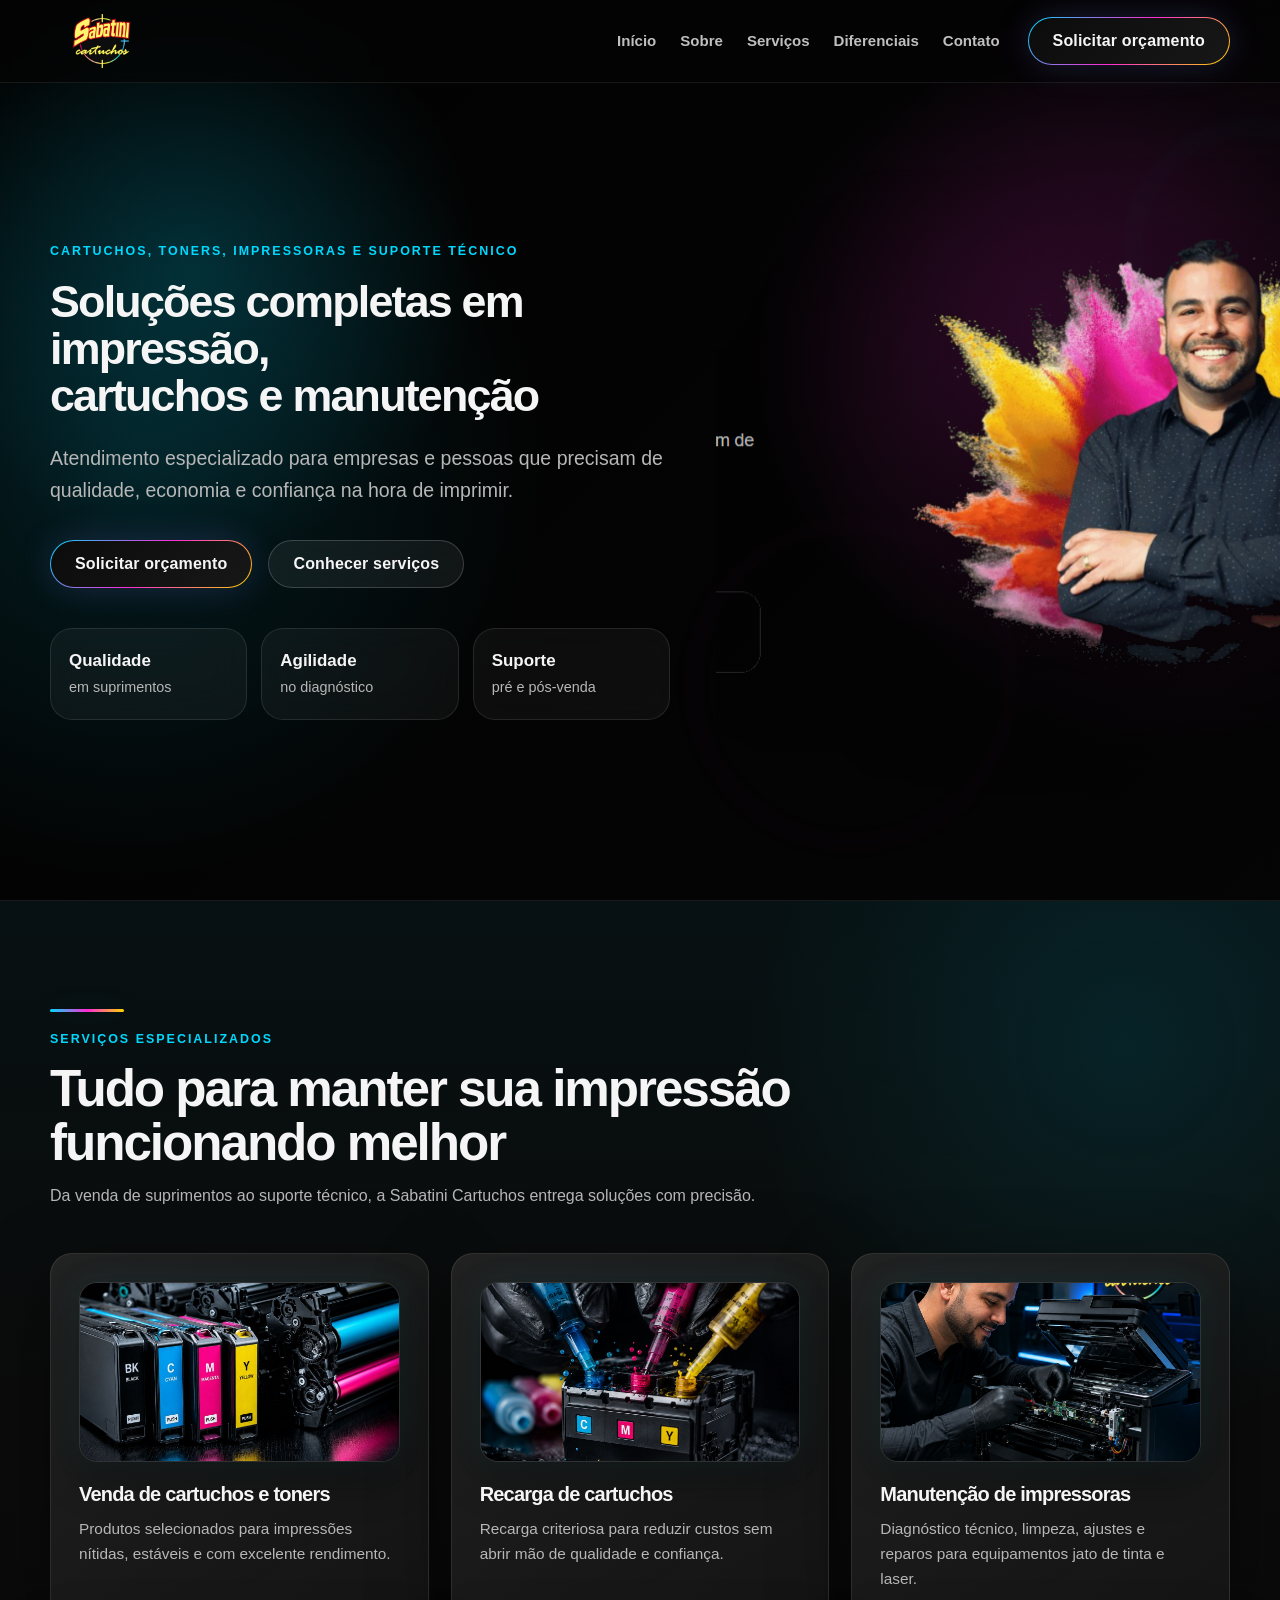
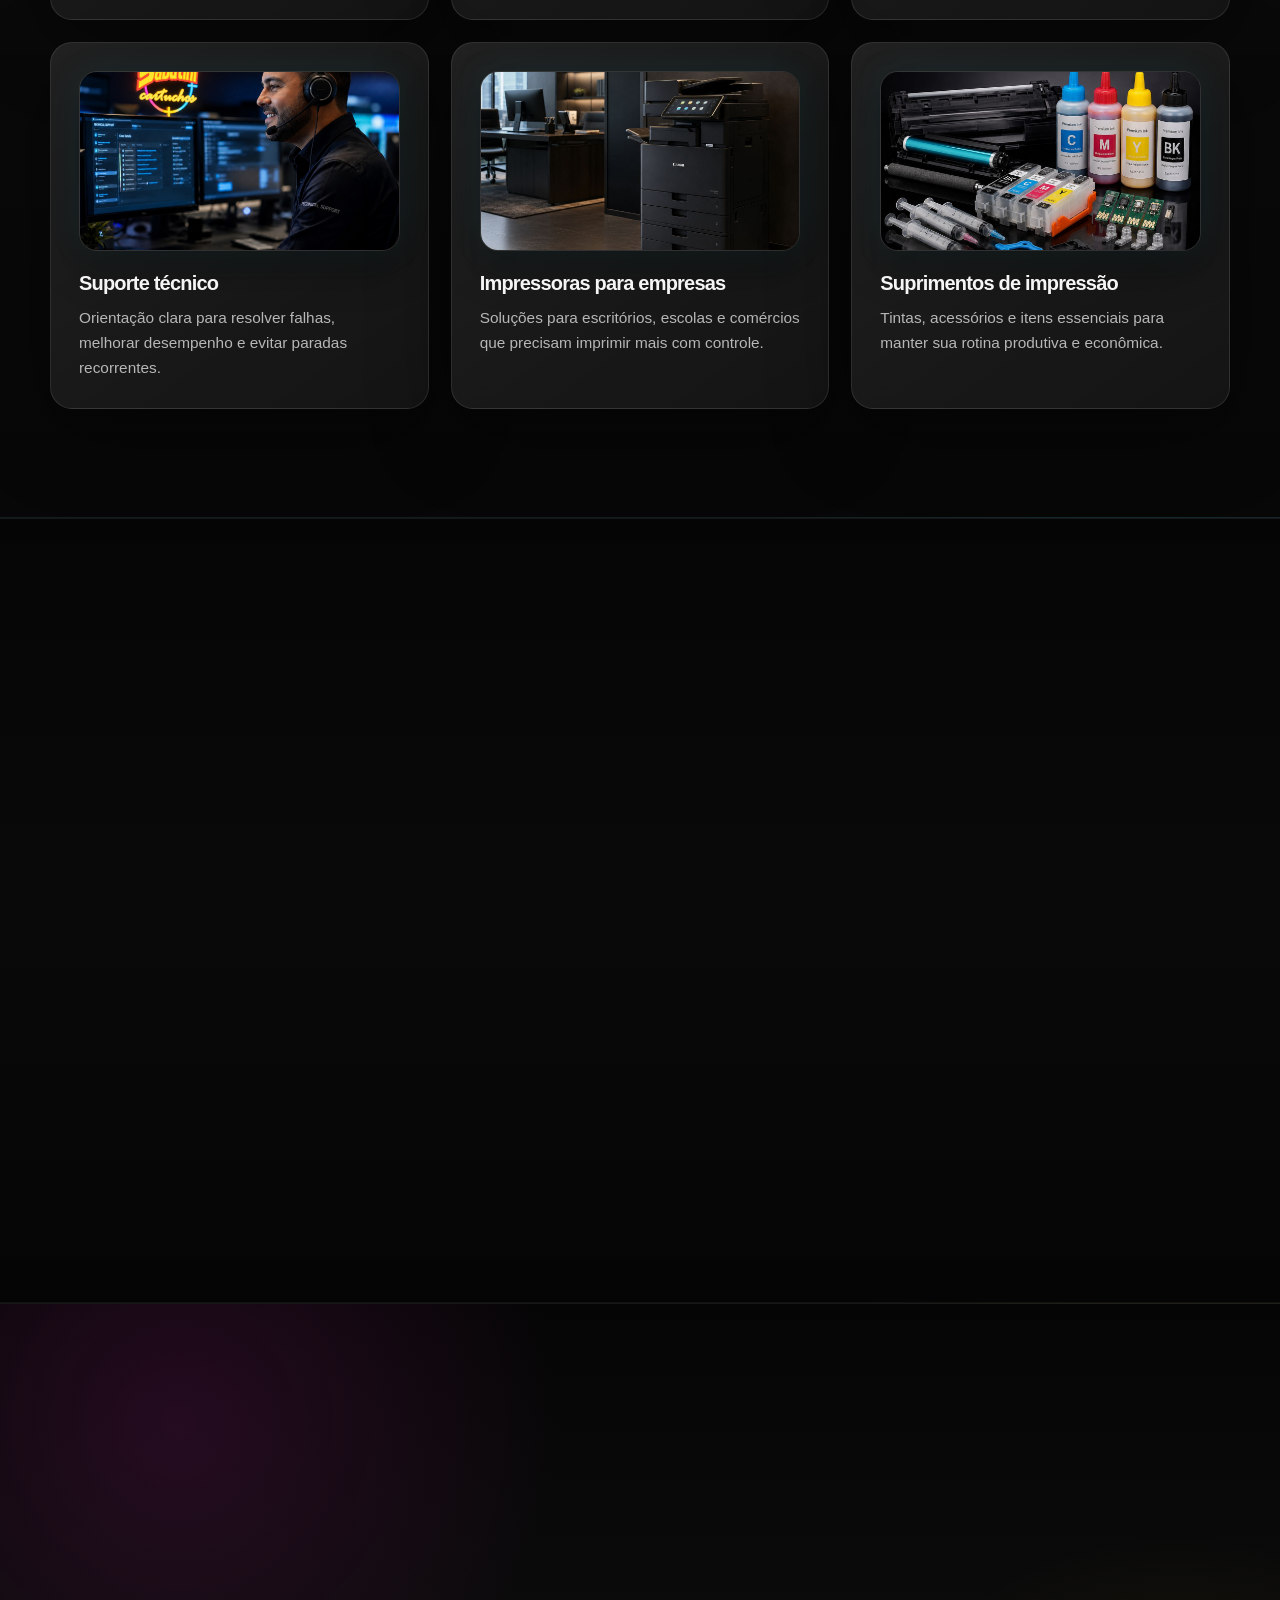
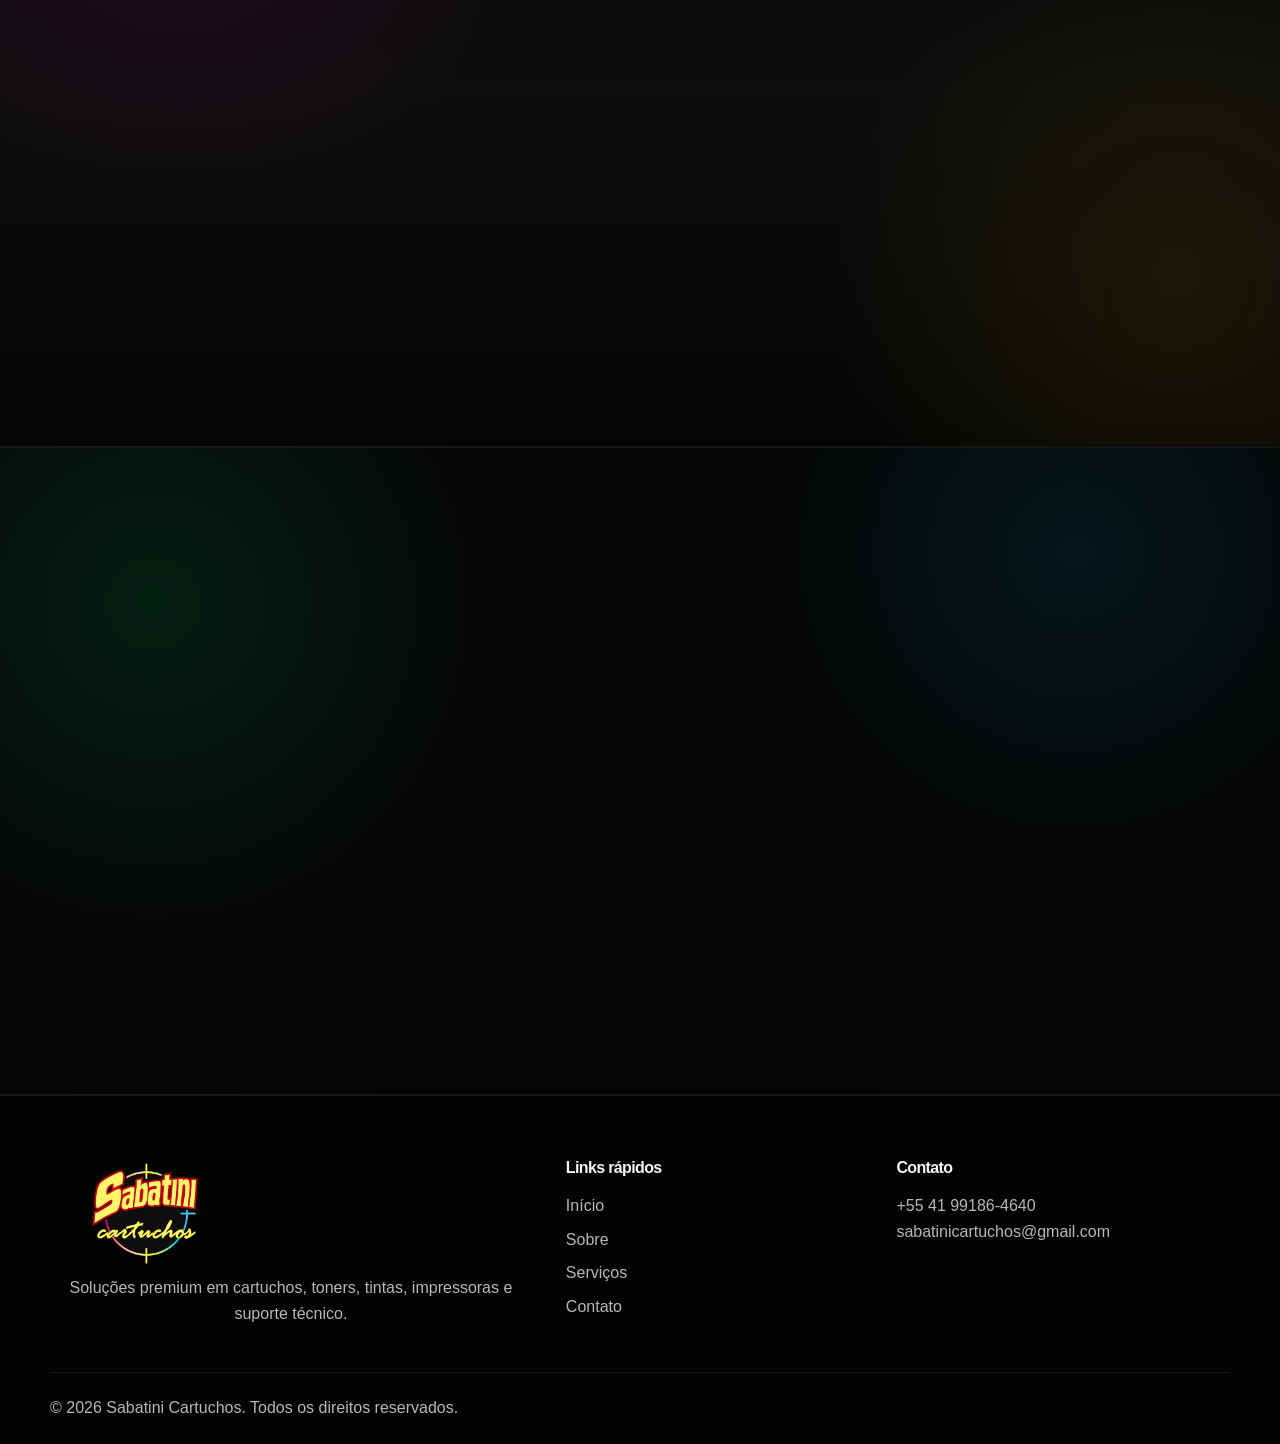
==== index.html @ ccac97fd "Hero: fundo transparente na foto do CEO (PNG); atualiza cache da imagem." ====
<!DOCTYPE html>
<html lang="pt-BR">
  <head>
    <meta charset="UTF-8" />
    <meta name="viewport" content="width=device-width, initial-scale=1.0" />
    <meta
      name="description"
      content="Solu&ccedil;&otilde;es completas em cartuchos, toners, tintas, impressoras, manuten&ccedil;&atilde;o e suporte t&eacute;cnico."
    />
    <title>Sabatini Cartuchos | Impress&atilde;o, cartuchos e manuten&ccedil;&atilde;o</title>
    <link rel="icon" type="image/png" href="./assets/images/Logo.png" />
    <link rel="stylesheet" href="./css/style.css" />
    <link rel="stylesheet" href="./css/responsive.css" />
    <script src="./js/main.js" defer></script>
  </head>
  <body>
    <header class="site-header" data-header>
      <nav class="navbar container" aria-label="Navega&ccedil;&atilde;o principal">
        <a class="brand" href="./index.html" aria-label="Sabatini Cartuchos - in&iacute;cio">
          <img src="./assets/images/Logo.png" alt="Sabatini Cartuchos" />
        </a>

        <button class="menu-toggle" type="button" aria-label="Abrir menu" aria-expanded="false" data-menu-toggle>
          <span></span>
          <span></span>
          <span></span>
        </button>

        <div class="nav-panel" data-nav-panel>
          <ul class="nav-links">
            <li><a href="#inicio">In&iacute;cio</a></li>
            <li><a href="./pages/sobre.html">Sobre</a></li>
            <li><a href="./pages/servicos.html">Servi&ccedil;os</a></li>
            <li><a href="#diferenciais">Diferenciais</a></li>
            <li><a href="./pages/contato.html">Contato</a></li>
          </ul>
          <a class="btn btn-primary nav-cta" href="https://wa.me/5541991864640?text=Ol%C3%A1%2C%20vim%20do%20site%20e%20gostaria%20de%20mais%20informa%C3%A7%C3%B5es" target="_blank" rel="noopener">Solicitar or&ccedil;amento</a>
        </div>
      </nav>
    </header>

    <main>
      <section class="hero section-glow" id="inicio" aria-labelledby="hero-title">
        <div class="container hero-grid">
          <div class="hero-content reveal">
            <p class="eyebrow">Cartuchos, toners, impressoras e suporte t&eacute;cnico</p>
            <h1 id="hero-title">
              <span>Solu&ccedil;&otilde;es completas em impress&atilde;o,</span>
              <span>cartuchos e manuten&ccedil;&atilde;o</span>
            </h1>
            <p class="hero-text">
              Atendimento especializado para empresas e pessoas que precisam de qualidade, economia e confian&ccedil;a na hora
              de imprimir.
            </p>
            <div class="hero-actions hero-actions-desktop">
              <a class="btn btn-primary" href="https://wa.me/5541991864640?text=Ol%C3%A1%2C%20vim%20do%20site%20e%20gostaria%20de%20mais%20informa%C3%A7%C3%B5es" target="_blank" rel="noopener">Solicitar or&ccedil;amento</a>
              <a class="btn btn-secondary" href="#servicos">Conhecer servi&ccedil;os</a>
            </div>
            <div class="hero-actions hero-actions-mobile" aria-label="A??es r?pidas">
              <a class="btn btn-primary btn-pulse" href="https://wa.me/5541991864640?text=Ol%C3%A1%2C%20vim%20do%20site%20e%20gostaria%20de%20mais%20informa%C3%A7%C3%B5es" target="_blank" rel="noopener">WhatsApp</a>
              <a
                class="btn btn-secondary"
                href="https://www.google.com/maps/search/?api=1&query=Rua%20Doutor%20Alcides%20Vieira%20Arcoverde%20841%202"
                target="_blank"
                rel="noopener"
              >
                Como chegar?
              </a>
            </div>
            <ul class="hero-stats" aria-label="Destaques da empresa">
              <li><strong>Qualidade</strong><span>em suprimentos</span></li>
              <li><strong>Agilidade</strong><span>no diagn&oacute;stico</span></li>
              <li><strong>Suporte</strong><span>pr&eacute; e p&oacute;s-venda</span></li>
            </ul>
          </div>

          <div class="hero-visual reveal" data-parallax>
            <div class="hero-orbit hero-orbit-one"></div>
            <div class="hero-orbit hero-orbit-two"></div>
            <img
              src="./assets/images/Rodrigo sabatini - CEO.png?v=4"
              alt="Rodrigo Sabatini, CEO da loja, com explos&atilde;o de tintas coloridas ao fundo"
            />
          </div>
        </div>
      </section>

      <section class="section services" id="servicos" aria-labelledby="services-title">
        <div class="container">
          <div class="section-heading reveal">
            <p class="eyebrow">Servi&ccedil;os especializados</p>
            <h2 id="services-title">Tudo para manter sua impress&atilde;o funcionando melhor</h2>
            <p>Da venda de suprimentos ao suporte t&eacute;cnico, a Sabatini Cartuchos entrega solu&ccedil;&otilde;es com precis&atilde;o.</p>
          </div>

          <div class="card-grid services-grid">
            <article class="service-card reveal">
              <img class="service-card-image" src="./assets/images/Venda de cartuchos .jpeg" alt="Venda de cartuchos e toners" />
              <h3>Venda de cartuchos e toners</h3>
              <p>Produtos selecionados para impress&otilde;es n&iacute;tidas, est&aacute;veis e com excelente rendimento.</p>
            </article>
            <article class="service-card reveal">
              <img class="service-card-image" src="./assets/images/recarga de cartuchos.jpeg" alt="Recarga de cartuchos" />
              <h3>Recarga de cartuchos</h3>
              <p>Recarga criteriosa para reduzir custos sem abrir m&atilde;o de qualidade e confian&ccedil;a.</p>
            </article>
            <article class="service-card reveal">
              <img class="service-card-image" src="./assets/images/manuten%C3%A7%C3%A3o%20de%20impressoras%20.jpeg" alt="Manuten&ccedil;&atilde;o de impressoras" />
              <h3>Manuten&ccedil;&atilde;o de impressoras</h3>
              <p>Diagn&oacute;stico t&eacute;cnico, limpeza, ajustes e reparos para equipamentos jato de tinta e laser.</p>
            </article>
            <article class="service-card reveal">
              <img class="service-card-image" src="./assets/images/Suporte.jpeg" alt="Suporte t&eacute;cnico" />
              <h3>Suporte t&eacute;cnico</h3>
              <p>Orienta&ccedil;&atilde;o clara para resolver falhas, melhorar desempenho e evitar paradas recorrentes.</p>
            </article>
            <article class="service-card reveal">
              <img class="service-card-image" src="./assets/images/Impressoras para impresas .jpeg" alt="Impressoras para empresas" />
              <h3>Impressoras para empresas</h3>
              <p>Solu&ccedil;&otilde;es para escrit&oacute;rios, escolas e com&eacute;rcios que precisam imprimir mais com controle.</p>
            </article>
            <article class="service-card reveal">
              <img class="service-card-image" src="./assets/images/Suprimentos.jpeg" alt="Suprimentos de impress&atilde;o" />
              <h3>Suprimentos de impress&atilde;o</h3>
              <p>Tintas, acess&oacute;rios e itens essenciais para manter sua rotina produtiva e econ&ocirc;mica.</p>
            </article>
          </div>
        </div>
      </section>

      <section class="section about-block" id="sobre" aria-labelledby="about-title">
        <div class="container split-layout">
          <div class="about-panel reveal">
            <p class="eyebrow">Institucional</p>
            <h2 id="about-title">Especialistas em solu&ccedil;&otilde;es de impress&atilde;o para diferentes rotinas</h2>
            <p>
              A Sabatini Cartuchos atua com foco em qualidade, orienta&ccedil;&atilde;o t&eacute;cnica e atendimento pr&oacute;ximo. A empresa
              atende clientes finais, escrit&oacute;rios, escolas, com&eacute;rcios e empresas que precisam de impress&atilde;o confi&aacute;vel no
              dia a dia.
            </p>
            <p>
              Cada atendimento busca entender a necessidade real do cliente, indicando o suprimento, a manuten&ccedil;&atilde;o ou a
              solu&ccedil;&atilde;o mais adequada para reduzir custos e manter os equipamentos em pleno funcionamento.
            </p>
            <a class="btn btn-secondary" href="./pages/sobre.html">Conhe&ccedil;a a empresa</a>
          </div>
          <aside class="trust-card reveal" aria-label="Resumo de confian&ccedil;a">
            <span>Atendimento t&eacute;cnico</span>
            <strong>Precis&atilde;o, economia e confian&ccedil;a em cada impress&atilde;o.</strong>
            <p>Diagn&oacute;stico respons&aacute;vel, produtos de qualidade e suporte para escolher melhor.</p>
          </aside>
        </div>
      </section>

      <section class="section differentials" id="diferenciais" aria-labelledby="differentials-title">
        <div class="container">
          <div class="section-heading reveal">
            <p class="eyebrow">Diferenciais</p>
            <h2 id="differentials-title">Por que escolher a Sabatini Cartuchos</h2>
          </div>
          <div class="card-grid">
            <article class="feature-card reveal">
              <h3>Atendimento especializado</h3>
            </article>
            <article class="feature-card reveal">
              <h3>Produtos de qualidade</h3>
            </article>
            <article class="feature-card reveal">
              <h3>Economia para empresas</h3>
            </article>
            <article class="feature-card reveal">
              <h3>Diagn&oacute;stico t&eacute;cnico</h3>
            </article>
            <article class="feature-card reveal">
              <h3>Agilidade no atendimento</h3>
            </article>
            <article class="feature-card reveal">
              <h3>Suporte p&oacute;s-venda</h3>
            </article>
          </div>
        </div>
      </section>

      <section class="section contact" id="contato" aria-labelledby="contact-title">
        <div class="container contact-grid">
          <div class="contact-info reveal">
            <p class="eyebrow">Localiza&ccedil;&atilde;o</p>
            <h2 id="contact-title">Visite a Sabatini Cartuchos</h2>
            <ul class="contact-list">
              <li><strong>Endere&ccedil;o:</strong> Rua Doutor Alcides Vieira Arcoverde, 841, 2</li>
              <li><strong>Hor&aacute;rio:</strong> Segunda a sexta, das 8h &agrave;s 18h. S&aacute;bado, das 8h &agrave;s 12h.</li>
            </ul>
            <div class="contact-actions">
              <a
                class="btn btn-secondary map-link"
                href="https://www.google.com/maps/search/?api=1&query=Rua%20Doutor%20Alcides%20Vieira%20Arcoverde%20841%202"
                target="_blank"
                rel="noopener"
              >
                Como chegar
              </a>
              <a class="btn btn-whatsapp" href="https://wa.me/5541991864640?text=Ol%C3%A1%2C%20vim%20do%20site%20e%20gostaria%20de%20mais%20informa%C3%A7%C3%B5es" target="_blank" rel="noopener">
                Chamar no WhatsApp
              </a>
            </div>
          </div>
          <div class="map-card reveal" aria-label="Mapa com o endere&ccedil;o da Sabatini Cartuchos">
            <div class="map-loader" data-map-loader>Carregando mapa</div>
            <iframe
              data-map-frame
              title="Mapa para Rua Doutor Alcides Vieira Arcoverde, 841, 2"
              src="https://www.google.com/maps?q=Rua%20Doutor%20Alcides%20Vieira%20Arcoverde%20841%202&output=embed"
              loading="lazy"
              referrerpolicy="no-referrer-when-downgrade"
              allowfullscreen
            ></iframe>
          </div>
        </div>
      </section>
    </main>

    <footer class="site-footer">
      <div class="container footer-grid">
        <div>
          <a class="footer-brand" href="./index.html">
            <img src="./assets/images/Logo.png" alt="Sabatini Cartuchos" />
          </a>
          <p>Solu&ccedil;&otilde;es premium em cartuchos, toners, tintas, impressoras e suporte t&eacute;cnico.</p>
        </div>
        <nav aria-label="Links r&aacute;pidos">
          <h3>Links r&aacute;pidos</h3>
          <a href="#inicio">In&iacute;cio</a>
          <a href="./pages/sobre.html">Sobre</a>
          <a href="./pages/servicos.html">Servi&ccedil;os</a>
          <a href="./pages/contato.html">Contato</a>
        </nav>
        <div>
          <h3>Contato</h3>
          <p>+55 41 99186-4640</p>
          <p>sabatinicartuchos@gmail.com</p>
        </div>
      </div>
      <div class="footer-bottom container">
        <p>&copy; <span data-current-year></span> Sabatini Cartuchos. Todos os direitos reservados.</p>
      </div>
    </footer>

  </body>
</html>
---- css/style.css ----
/* ===============================
   Sabatini Cartuchos - Base visual
   =============================== */

:root {
  --color-black: #050505;
  --color-graphite: #111111;
  --color-dark: #1c1c1c;
  --color-soft-white: #f5f5f5;
  --color-muted: #b7b7b7;
  --color-cyan: #00d9ff;
  --color-magenta: #ff2bd6;
  --color-yellow: #ffd400;
  --color-red: #ff3131;
  --color-green: #00ff88;
  --color-blue: #2374ff;
  --font-main: Arial, Helvetica, sans-serif;
  --container: 1180px;
  --radius-sm: 14px;
  --radius-md: 22px;
  --radius-lg: 34px;
  --shadow-soft: 0 24px 80px rgba(0, 0, 0, 0.42);
  --shadow-color: 0 0 45px rgba(0, 217, 255, 0.16), 0 0 65px rgba(255, 43, 214, 0.11);
  --transition: 220ms ease;
}

* {
  box-sizing: border-box;
  margin: 0;
  padding: 0;
}

html {
  width: 100%;
  max-width: 100%;
  scroll-behavior: smooth;
  scroll-padding-top: 92px;
  overflow-x: hidden;
}

body {
  width: 100%;
  max-width: 100%;
  min-height: 100vh;
  background:
    radial-gradient(circle at 10% 10%, rgba(0, 217, 255, 0.12), transparent 26rem),
    radial-gradient(circle at 92% 8%, rgba(255, 43, 214, 0.12), transparent 24rem),
    linear-gradient(135deg, #020202 0%, var(--color-black) 42%, #0f0f0f 100%);
  color: var(--color-soft-white);
  font-family: var(--font-main);
  line-height: 1.6;
  overflow-x: hidden;
}

main,
section,
footer {
  max-width: 100%;
}

body.menu-open {
  overflow: hidden;
}

img {
  display: block;
  max-width: 100%;
}

a {
  color: inherit;
  text-decoration: none;
}

ul {
  list-style: none;
}

button,
input,
textarea {
  font: inherit;
}

.container {
  width: min(100% - 40px, var(--container));
  margin: 0 auto;
}

.section {
  padding: 108px 0;
  position: relative;
}

.services,
.differentials,
.contact {
  overflow: hidden;
  border-top: 1px solid rgba(255, 255, 255, 0.07);
  border-bottom: 1px solid rgba(255, 255, 255, 0.05);
}

.services {
  background:
    linear-gradient(180deg, rgba(0, 217, 255, 0.045), rgba(255, 255, 255, 0.015) 42%, rgba(5, 5, 5, 0.18)),
    radial-gradient(circle at 88% 12%, rgba(0, 217, 255, 0.1), transparent 24rem),
    #070707;
}

.differentials {
  background:
    radial-gradient(circle at 14% 16%, rgba(255, 43, 214, 0.12), transparent 24rem),
    radial-gradient(circle at 92% 78%, rgba(255, 212, 0, 0.08), transparent 22rem),
    linear-gradient(180deg, #050505 0%, #0c0c0c 52%, #050505 100%);
}

.contact {
  background:
    radial-gradient(circle at 12% 24%, rgba(0, 255, 136, 0.1), transparent 22rem),
    radial-gradient(circle at 84% 16%, rgba(0, 217, 255, 0.08), transparent 20rem),
    #050505;
}

.section-glow {
  position: relative;
  isolation: isolate;
}

.section-glow::before {
  content: "";
  position: absolute;
  inset: 0;
  z-index: -1;
  background:
    radial-gradient(circle at 15% 30%, rgba(0, 217, 255, 0.16), transparent 18rem),
    radial-gradient(circle at 82% 40%, rgba(255, 43, 214, 0.14), transparent 19rem);
  pointer-events: none;
}

.eyebrow {
  color: var(--color-cyan);
  font-size: 0.78rem;
  font-weight: 800;
  letter-spacing: 0.16em;
  text-transform: uppercase;
}

h1,
h2,
h3 {
  line-height: 1.05;
  letter-spacing: -0.04em;
}

h1 {
  font-size: clamp(2.15rem, 3.5vw, 3.25rem);
  max-width: 900px;
}

h2 {
  font-size: clamp(2rem, 4vw, 3.4rem);
}

h3 {
  font-size: 1.25rem;
}

p {
  color: var(--color-muted);
}

.btn {
  display: inline-flex;
  align-items: center;
  justify-content: center;
  min-height: 48px;
  border: 1px solid rgba(255, 255, 255, 0.1);
  border-radius: 999px;
  padding: 0 24px;
  color: var(--color-soft-white);
  font-weight: 800;
  letter-spacing: 0.01em;
  transition: transform var(--transition), border-color var(--transition), box-shadow var(--transition),
    background var(--transition);
}

.btn:hover,
.btn:focus-visible {
  transform: translateY(-2px);
}

.btn-primary {
  border-color: transparent;
  background:
    linear-gradient(135deg, #0c0c0c, #171717) padding-box,
    linear-gradient(135deg, var(--color-cyan), var(--color-magenta), var(--color-yellow)) border-box;
  color: var(--color-soft-white);
  box-shadow: 0 0 34px rgba(0, 217, 255, 0.12), 0 0 42px rgba(255, 43, 214, 0.1);
}

.btn-secondary {
  background: rgba(255, 255, 255, 0.06);
  border-color: rgba(255, 255, 255, 0.18);
  backdrop-filter: blur(16px);
}

.btn-secondary:hover,
.btn-secondary:focus-visible {
  border-color: rgba(0, 217, 255, 0.55);
  box-shadow: 0 0 30px rgba(0, 217, 255, 0.16);
}

.btn-whatsapp {
  background: #00e676;
  color: #03130b;
  border-color: transparent;
  box-shadow: 0 0 36px rgba(0, 255, 136, 0.22);
}

/* Header */
.site-header {
  position: fixed;
  top: 0;
  right: 0;
  left: 0;
  z-index: 100;
  border-bottom: 1px solid rgba(255, 255, 255, 0.08);
  background: rgba(5, 5, 5, 0.68);
  backdrop-filter: blur(20px);
  transition: background var(--transition), box-shadow var(--transition), border-color var(--transition);
}

.site-header.is-scrolled {
  background: rgba(5, 5, 5, 0.92);
  border-color: rgba(0, 217, 255, 0.18);
  box-shadow: 0 16px 60px rgba(0, 0, 0, 0.38);
}

.navbar {
  display: flex;
  align-items: center;
  justify-content: space-between;
  min-height: 82px;
  gap: 28px;
}

.brand img {
  width: auto;
  height: 58px;
  object-fit: contain;
}

.footer-brand img {
  width: 190px;
  height: auto;
}

.nav-panel {
  display: flex;
  align-items: center;
  gap: 28px;
}

.nav-links {
  display: flex;
  align-items: center;
  gap: 24px;
}

.nav-links a {
  color: rgba(245, 245, 245, 0.78);
  font-size: 0.94rem;
  font-weight: 700;
  transition: color var(--transition);
}

.nav-links a:hover,
.nav-links a:focus-visible,
.nav-links a[aria-current="page"] {
  color: var(--color-cyan);
}

.menu-toggle {
  display: none;
  width: 46px;
  height: 46px;
  border: 1px solid rgba(255, 255, 255, 0.12);
  border-radius: 14px;
  background: rgba(255, 255, 255, 0.05);
  cursor: pointer;
}

.menu-toggle span {
  display: block;
  width: 20px;
  height: 2px;
  margin: 5px auto;
  border-radius: 999px;
  background: var(--color-soft-white);
  transition: transform var(--transition), opacity var(--transition);
}

.menu-toggle.is-active span:nth-child(1) {
  transform: translateY(7px) rotate(45deg);
}

.menu-toggle.is-active span:nth-child(2) {
  opacity: 0;
}

.menu-toggle.is-active span:nth-child(3) {
  transform: translateY(-7px) rotate(-45deg);
}

/* Hero */
.hero {
  min-height: 100vh;
  padding: 152px 0 90px;
  display: flex;
  align-items: center;
}

.hero-grid {
  display: grid;
  grid-template-columns: minmax(620px, 1.02fr) minmax(420px, 0.98fr);
  align-items: center;
  gap: 46px;
}

.hero-content {
  position: relative;
  z-index: 2;
}

.hero-content h1 {
  max-width: 900px;
  margin-top: 16px;
}

.hero-content h1 span {
  display: block;
}

.hero-text {
  max-width: 680px;
  margin: 24px 0 0;
  font-size: clamp(1rem, 2vw, 1.22rem);
}

.hero-actions {
  display: flex;
  flex-wrap: wrap;
  gap: 16px;
  margin-top: 34px;
}

.hero-actions-mobile {
  display: none;
}

.hero-stats {
  display: grid;
  grid-template-columns: repeat(3, minmax(0, 1fr));
  gap: 14px;
  margin-top: 40px;
  max-width: 720px;
}

.hero-stats li {
  min-height: 92px;
  border: 1px solid rgba(255, 255, 255, 0.1);
  border-radius: var(--radius-md);
  padding: 18px;
  background: rgba(255, 255, 255, 0.045);
  backdrop-filter: blur(18px);
}

.hero-stats strong {
  display: block;
  color: var(--color-soft-white);
  font-size: 1.06rem;
}

.hero-stats span {
  color: var(--color-muted);
  font-size: 0.9rem;
}

.hero-visual {
  position: relative;
}

.hero-visual img {
  position: relative;
  z-index: 2;
  width: min(112%, 840px);
  padding-top: 10px;
  margin-left: auto;
  border-radius: var(--radius-lg);
  filter: drop-shadow(0 34px 90px rgba(0, 0, 0, 0.55));
  mask-image: linear-gradient(to bottom, transparent 0%, #000 4%, #000 78%, rgba(0, 0, 0, 0.72) 88%, transparent 100%);
  -webkit-mask-image: linear-gradient(to bottom, transparent 0%, #000 4%, #000 78%, rgba(0, 0, 0, 0.72) 88%, transparent 100%);
}

.hero-orbit {
  position: absolute;
  border-radius: 999px;
  filter: blur(10px);
  opacity: 0.62;
}

.hero-orbit-one {
  width: 240px;
  height: 240px;
  right: -32px;
  top: -30px;
  border: 2px solid rgba(0, 217, 255, 0.35);
}

.hero-orbit-two {
  width: 320px;
  height: 320px;
  left: -24px;
  bottom: -38px;
  border: 2px solid rgba(255, 43, 214, 0.28);
}

@media (min-width: 1081px) {
  .hero-visual {
    margin-right: -120px;
  }

  .hero-visual img {
    width: min(154%, 980px);
    max-width: none;
  }
}

/* Seções e cards */
.section-heading {
  max-width: 760px;
  margin-bottom: 44px;
}

.services .section-heading,
.differentials .section-heading {
  position: relative;
}

.services .section-heading::before,
.differentials .section-heading::before {
  content: "";
  display: block;
  width: 74px;
  height: 3px;
  margin-bottom: 18px;
  border-radius: 999px;
  background: linear-gradient(90deg, var(--color-cyan), var(--color-magenta), var(--color-yellow));
  box-shadow: 0 0 24px rgba(0, 217, 255, 0.18);
}

.section-heading h2 {
  margin: 12px 0 14px;
}

.card-grid {
  display: grid;
  grid-template-columns: repeat(3, minmax(0, 1fr));
  gap: 22px;
}

.service-card,
.feature-card,
.trust-card,
.about-panel,
.contact-form,
.contact-info {
  border: 1px solid rgba(255, 255, 255, 0.1);
  background:
    linear-gradient(145deg, rgba(255, 255, 255, 0.08), rgba(255, 255, 255, 0.025)),
    rgba(17, 17, 17, 0.82);
  box-shadow: var(--shadow-soft);
  backdrop-filter: blur(18px);
}

.service-card,
.feature-card {
  min-height: 250px;
  border-radius: var(--radius-md);
  padding: 28px;
  transition: transform var(--transition), border-color var(--transition), box-shadow var(--transition);
}

.service-card:hover,
.feature-card:hover {
  transform: translateY(-8px);
  border-color: rgba(0, 217, 255, 0.28);
  box-shadow: var(--shadow-soft), var(--shadow-color);
}

.service-card h3,
.service-card h2,
.feature-card h3 {
  margin: 22px 0 12px;
}

.service-card p,
.feature-card p {
  font-size: 0.96rem;
}

.feature-card {
  min-height: 150px;
  display: flex;
  align-items: center;
}

.service-card-image {
  width: 100%;
  aspect-ratio: 16 / 9;
  border-radius: 18px;
  object-fit: cover;
  border: 1px solid rgba(255, 255, 255, 0.1);
  box-shadow: 0 18px 42px rgba(0, 0, 0, 0.32), 0 0 34px rgba(0, 217, 255, 0.08);
}

.about-block {
  position: relative;
  z-index: 1;
  overflow: hidden;
}

.about-block .container {
  position: relative;
  z-index: 2;
}

.card-icon {
  display: inline-flex;
  align-items: center;
  justify-content: center;
  width: 54px;
  height: 54px;
  border-radius: 18px;
  color: #050505;
  font-weight: 900;
  box-shadow: 0 0 34px rgba(255, 255, 255, 0.08);
}

.cyan {
  background: var(--color-cyan);
}

.magenta {
  background: var(--color-magenta);
}

.yellow {
  background: var(--color-yellow);
}

.green {
  background: var(--color-green);
}

.blue {
  background: var(--color-blue);
}

.red {
  background: var(--color-red);
}

.about-block {
  background:
    linear-gradient(180deg, #050505 0%, #090909 48%, rgba(5, 5, 5, 0.96) 100%),
    radial-gradient(circle at 50% 0%, rgba(255, 43, 214, 0.1), transparent 26rem);
  border-top: 1px solid rgba(255, 255, 255, 0.07);
  border-bottom: 1px solid rgba(255, 255, 255, 0.05);
}

.split-layout {
  display: grid;
  grid-template-columns: minmax(0, 1fr) 380px;
  align-items: stretch;
  gap: 26px;
}

.about-panel,
.trust-card {
  border-radius: var(--radius-lg);
  padding: clamp(28px, 5vw, 52px);
}

.about-panel h2 {
  margin: 12px 0 22px;
}

.about-panel p + p {
  margin-top: 16px;
}

.about-panel .btn {
  margin-top: 28px;
}

.trust-card {
  display: flex;
  min-height: 360px;
  flex-direction: column;
  justify-content: flex-end;
  background:
    radial-gradient(circle at 20% 15%, rgba(0, 217, 255, 0.22), transparent 14rem),
    radial-gradient(circle at 85% 80%, rgba(255, 43, 214, 0.2), transparent 16rem),
    rgba(17, 17, 17, 0.86);
}

.trust-card span {
  color: var(--color-yellow);
  font-size: 0.78rem;
  font-weight: 900;
  letter-spacing: 0.14em;
  text-transform: uppercase;
}

.trust-card strong {
  display: block;
  margin: 14px 0;
  font-size: clamp(1.7rem, 3vw, 2.45rem);
  line-height: 1.05;
  letter-spacing: -0.04em;
}

/* Contato */
.contact-grid {
  display: grid;
  grid-template-columns: 0.86fr 1.14fr;
  gap: 26px;
}

.contact-info,
.contact-form,
.map-card {
  border-radius: var(--radius-lg);
  padding: clamp(28px, 5vw, 44px);
}

.contact-info {
  background:
    radial-gradient(circle at 18% 12%, rgba(0, 217, 255, 0.22), transparent 14rem),
    radial-gradient(circle at 86% 82%, rgba(255, 43, 214, 0.2), transparent 16rem),
    rgba(17, 17, 17, 0.86);
}

.contact-info h2 {
  margin-bottom: 24px;
}

.contact-list {
  display: grid;
  gap: 16px;
}

.contact-list li {
  color: var(--color-muted);
}

.contact-list strong {
  color: var(--color-soft-white);
}

.contact-actions {
  display: flex;
  flex-wrap: wrap;
  gap: 14px;
  margin-top: 28px;
}

.map-card {
  position: relative;
  min-height: 430px;
  padding: 10px;
  overflow: hidden;
  background:
    linear-gradient(135deg, rgba(0, 217, 255, 0.18), rgba(255, 43, 214, 0.12), rgba(255, 212, 0, 0.14)),
    rgba(17, 17, 17, 0.82);
}

.map-loader {
  position: absolute;
  top: 50%;
  left: 50%;
  z-index: 2;
  display: inline-flex;
  align-items: center;
  justify-content: center;
  width: 132px;
  height: 132px;
  border: 1px solid rgba(0, 217, 255, 0.34);
  border-radius: 50%;
  background:
    radial-gradient(circle at 30% 20%, rgba(0, 217, 255, 0.2), transparent 55%),
    rgba(5, 5, 5, 0.86);
  color: var(--color-soft-white);
  font-size: 0.82rem;
  font-weight: 900;
  line-height: 1.2;
  text-align: center;
  transform: translate(-50%, -50%);
  box-shadow: 0 0 34px rgba(0, 217, 255, 0.16);
  transition: opacity var(--transition), visibility var(--transition), transform var(--transition);
}

.map-card.is-loaded .map-loader {
  opacity: 0;
  visibility: hidden;
  transform: translate(-50%, -50%) scale(0.92);
}

.map-card iframe {
  display: block;
  width: 100%;
  height: 100%;
  min-height: 410px;
  border: 0;
  border-radius: calc(var(--radius-lg) - 10px);
  filter: grayscale(0.18) contrast(1.05) saturate(1.08);
}

.contact-form {
  display: grid;
  gap: 12px;
}

.contact-form label {
  color: var(--color-soft-white);
  font-weight: 800;
}

.contact-form input,
.contact-form textarea {
  width: 100%;
  border: 1px solid rgba(255, 255, 255, 0.1);
  border-radius: 16px;
  outline: none;
  background: rgba(5, 5, 5, 0.72);
  color: var(--color-soft-white);
  padding: 15px 16px;
  transition: border-color var(--transition), box-shadow var(--transition);
}

.contact-form input:focus,
.contact-form textarea:focus {
  border-color: rgba(0, 217, 255, 0.62);
  box-shadow: 0 0 0 4px rgba(0, 217, 255, 0.08);
}

.contact-form textarea {
  resize: vertical;
}

.form-feedback {
  min-height: 24px;
  color: var(--color-green);
  font-weight: 700;
}

.form-feedback.is-error {
  color: var(--color-red);
}

/* Páginas internas */
.page-hero {
  padding: 156px 0 84px;
}

.narrow {
  max-width: 850px;
}

.page-hero h1 {
  margin: 14px 0 18px;
}

/* Footer */
.site-footer {
  border-top: 1px solid rgba(255, 255, 255, 0.08);
  background: #030303;
  padding: 64px 0 24px;
}

.footer-grid {
  display: grid;
  grid-template-columns: 1.3fr 0.8fr 0.9fr;
  gap: 34px;
}

.footer-grid > div:first-child {
  text-align: center;
}

.footer-grid h3 {
  margin-bottom: 16px;
  font-size: 1rem;
}

.footer-grid a {
  display: block;
  color: var(--color-muted);
  margin-bottom: 8px;
  transition: color var(--transition);
}

.footer-grid a:hover,
.footer-grid a:focus-visible {
  color: var(--color-cyan);
}

.footer-brand {
  display: inline-block;
  margin-bottom: 18px;
}

.footer-bottom {
  margin-top: 44px;
  padding-top: 22px;
  border-top: 1px solid rgba(255, 255, 255, 0.08);
}

/* Animações */
.reveal {
  opacity: 0;
  transform: translateY(26px);
  transition: opacity 700ms ease, transform 700ms ease;
}

.reveal.is-visible {
  opacity: 1;
  transform: translateY(0);
}

@keyframes softPulse {
  0%,
  100% {
    box-shadow: 0 0 20px rgba(0, 217, 255, 0.12), 0 0 24px rgba(255, 43, 214, 0.08);
    transform: scale(1);
  }

  50% {
    box-shadow: 0 0 28px rgba(0, 217, 255, 0.26), 0 0 36px rgba(255, 212, 0, 0.14);
    transform: scale(1.025);
  }
}

@media (prefers-reduced-motion: reduce) {
  *,
  *::before,
  *::after {
    scroll-behavior: auto !important;
    transition-duration: 0.01ms !important;
    animation-duration: 0.01ms !important;
    animation-iteration-count: 1 !important;
  }
}
---- css/responsive.css ----
/* ===============================
   Responsividade
   =============================== */

@media (max-width: 1080px) {
  .nav-panel {
    gap: 18px;
  }

  .nav-links {
    gap: 16px;
  }

  .nav-cta {
    display: none;
  }

  .hero-grid {
    grid-template-columns: 1fr;
  }

  .hero-content h1 {
    max-width: 820px;
  }

  .hero-visual {
    overflow: visible;
    width: 100%;
  }

  .hero-visual img {
    margin: 0 auto;
    width: min(100%, 680px);
    max-width: 100%;
    transform: scale(1.04);
    transform-origin: center bottom;
  }

  .card-grid {
    grid-template-columns: repeat(2, minmax(0, 1fr));
  }

  .split-layout,
  .contact-grid {
    grid-template-columns: 1fr;
  }
}

@media (max-width: 820px) {
  .container {
    width: min(100% - 28px, var(--container));
  }

  .navbar {
    min-height: 74px;
  }

  .brand img {
    height: 48px;
  }

  .footer-brand img {
    width: 160px;
  }

  .menu-toggle {
    display: block;
    position: relative;
    z-index: 102;
  }

  .nav-panel {
    position: fixed;
    top: 74px;
    right: 14px;
    left: 14px;
    z-index: 101;
    display: grid;
    gap: 20px;
    border: 1px solid rgba(255, 255, 255, 0.1);
    border-radius: 24px;
    padding: 24px;
    background: rgba(5, 5, 5, 0.96);
    box-shadow: 0 28px 80px rgba(0, 0, 0, 0.58);
    opacity: 0;
    pointer-events: none;
    transform: translateY(-12px);
    transition: opacity 220ms ease, transform 220ms ease;
  }

  .nav-panel.is-open {
    opacity: 1;
    pointer-events: auto;
    transform: translateY(0);
  }

  .nav-links {
    display: grid;
    gap: 14px;
  }

  .nav-links a {
    display: block;
    padding: 8px 0;
    font-size: 1rem;
  }

  .nav-cta {
    display: inline-flex;
  }

  .hero {
    min-height: auto;
    padding: 104px 0 72px;
  }

  .hero-content h1 span {
    display: inline;
  }

  .hero-stats {
    grid-template-columns: repeat(3, minmax(0, 1fr));
    gap: 8px;
    margin-top: 24px;
  }

  .hero-stats li {
    min-height: 74px;
    padding: 12px 8px;
    border-radius: 18px;
  }

  .hero-stats strong {
    font-size: 0.78rem;
  }

  .hero-stats span {
    font-size: 0.68rem;
    line-height: 1.25;
  }

  .section {
    padding: 82px 0;
  }

  .page-hero {
    padding: 132px 0 68px;
  }

  .footer-grid {
    grid-template-columns: 1fr;
    text-align: center;
  }
}

@media (max-width: 620px) {
  .hero-content .eyebrow {
    font-size: 0.55rem;
    letter-spacing: 0.08em;
    white-space: nowrap;
  }

  h1 {
    font-size: clamp(2rem, 10vw, 2.75rem);
  }

  .hero-actions-desktop {
    display: none;
  }

  .hero-actions-mobile {
    display: flex;
  }

  .hero-actions,
  .contact-actions .btn,
  .contact-form .btn {
    width: 100%;
  }

  .hero-actions .btn,
  .contact-actions .btn,
  .contact-form .btn {
    justify-content: center;
  }

  .hero-actions {
    flex-wrap: nowrap;
    gap: 10px;
  }

  .hero-actions .btn {
    flex: 1 1 0;
    min-height: 44px;
    padding: 0 12px;
    font-size: 0.82rem;
    white-space: nowrap;
  }

  .hero-actions-mobile .btn-pulse {
    animation: softPulse 2.2s ease-in-out infinite;
  }

  .card-grid {
    grid-template-columns: repeat(2, minmax(0, 1fr));
    gap: 12px;
  }

  .service-card,
  .feature-card {
    min-height: auto;
    padding: 14px;
    border-radius: 18px;
  }

  .service-card-image {
    border-radius: 12px;
  }

  .service-card h3,
  .service-card h2,
  .feature-card h3 {
    margin: 14px 0 8px;
    font-size: 0.95rem;
  }

  .service-card p,
  .feature-card p {
    font-size: 0.82rem;
    line-height: 1.45;
  }

}
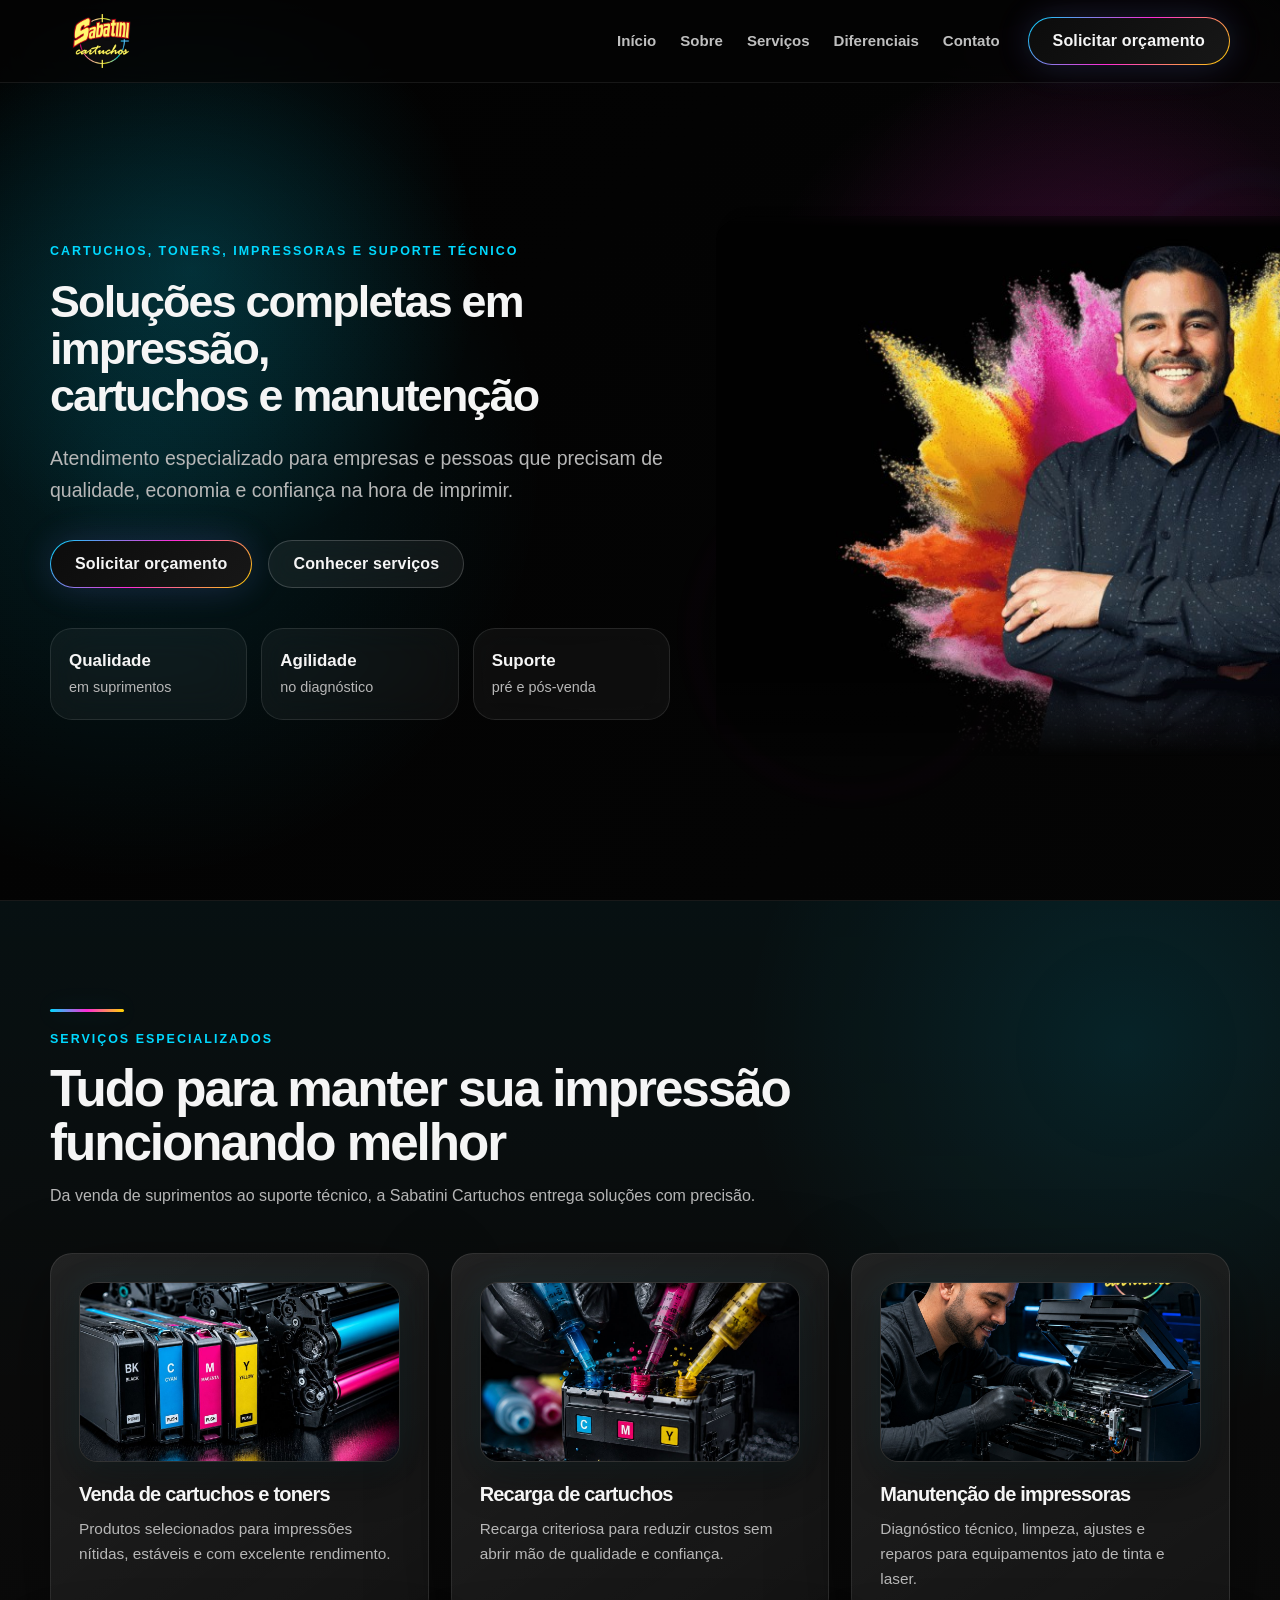
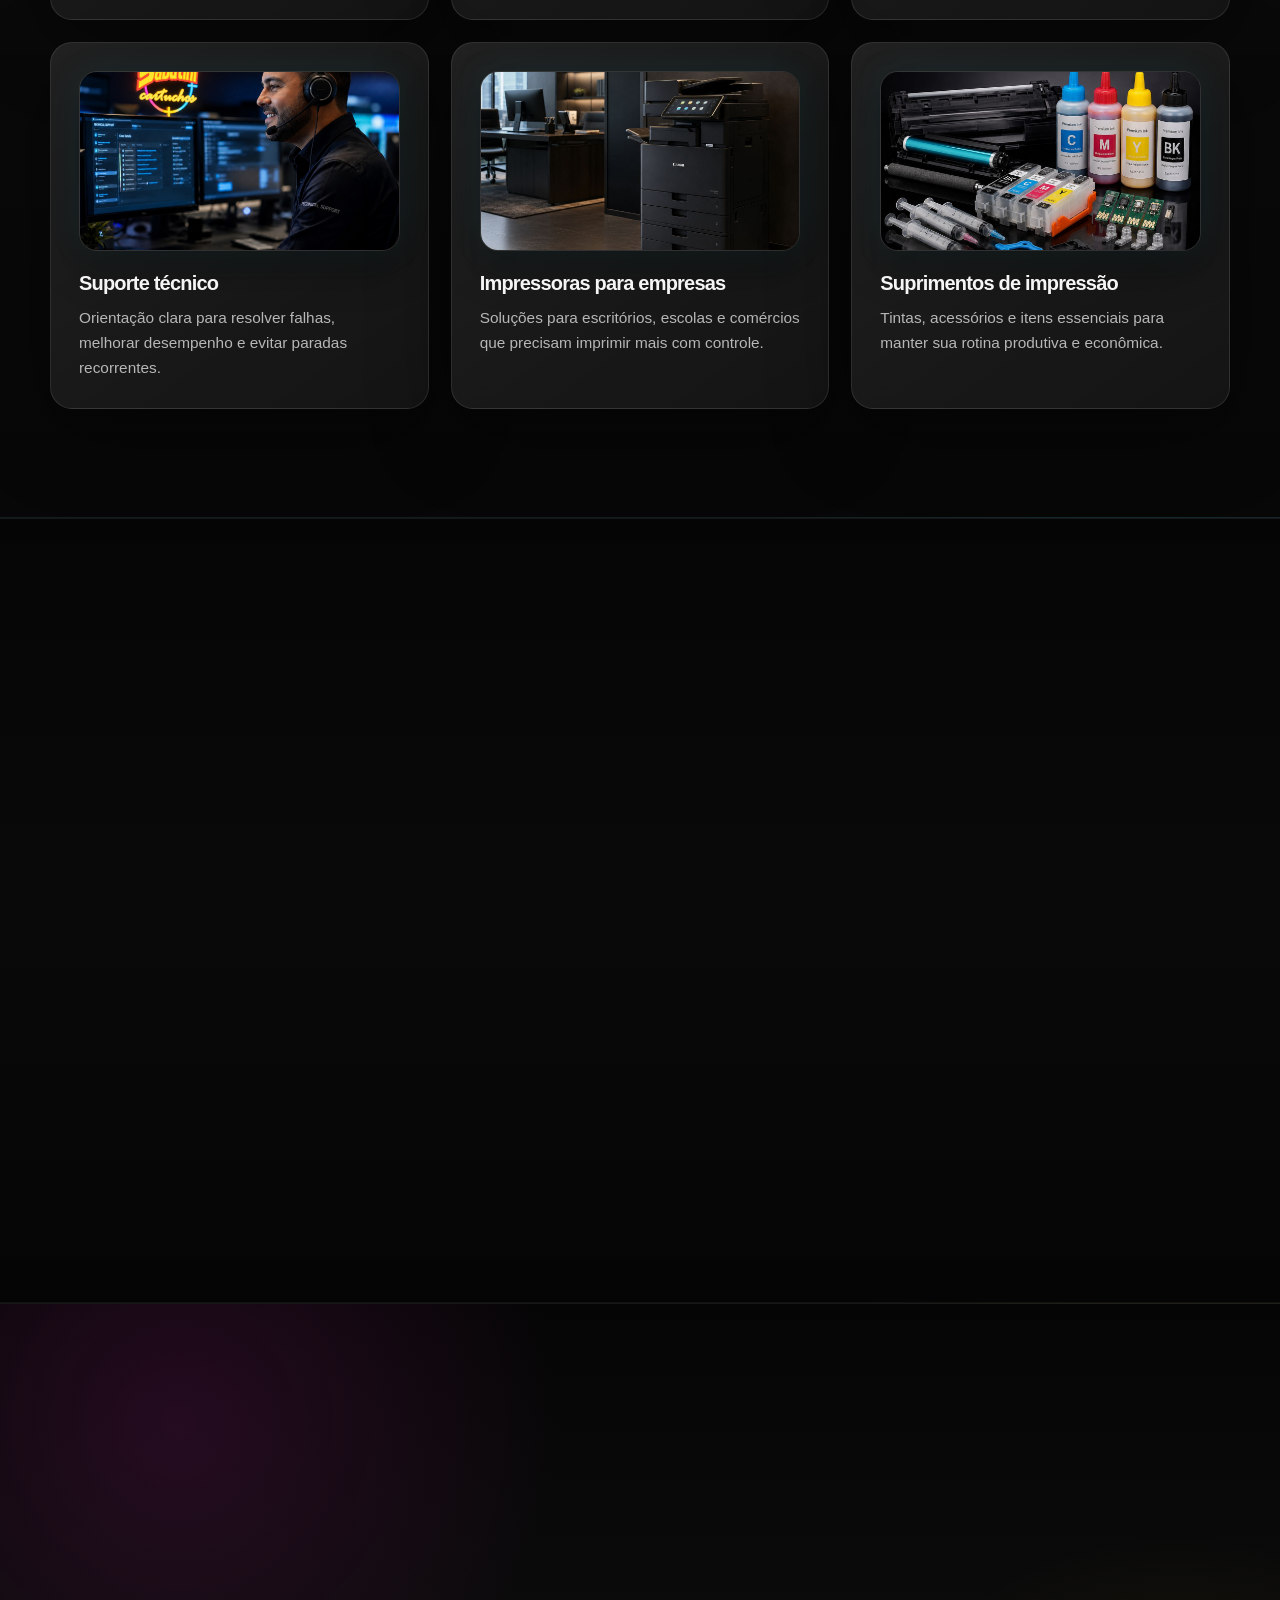
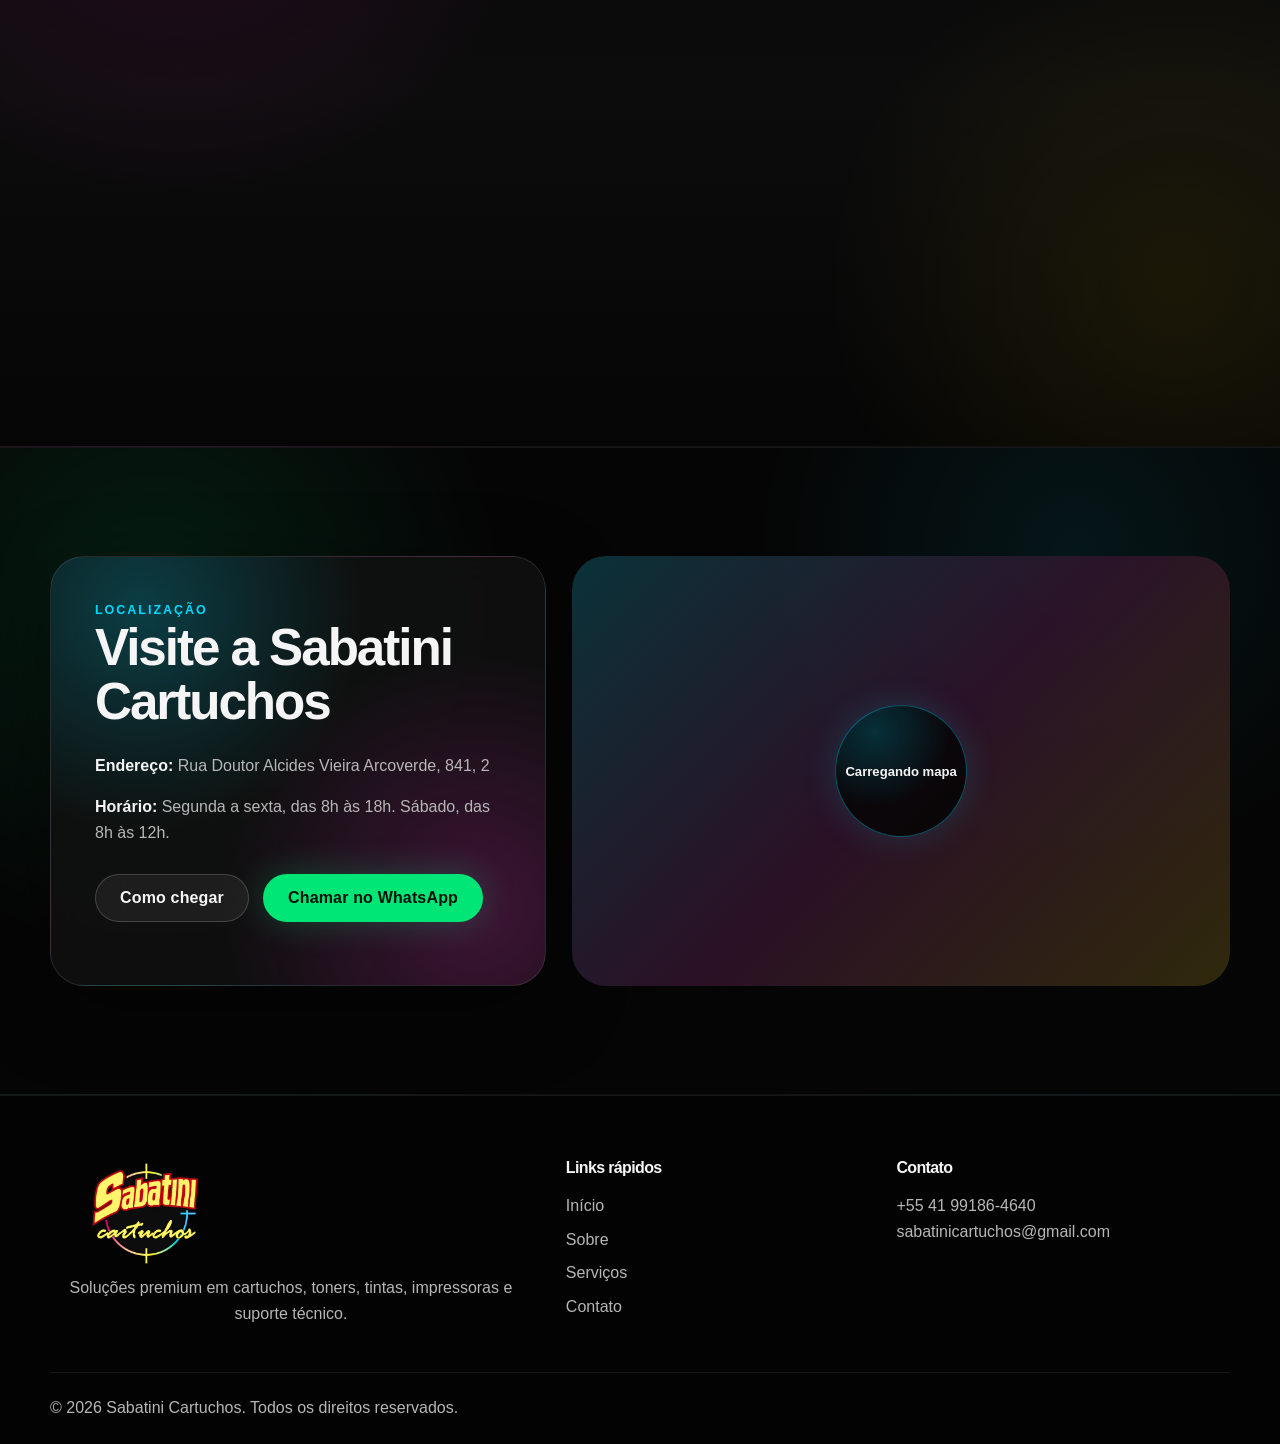
==== commit f6896026: "Reverte hero: foto opaca e CSS do hero como antes do fundo transparente." ====
--- a/index.html
+++ b/index.html
@@ -78,7 +78,7 @@
             <div class="hero-orbit hero-orbit-one"></div>
             <div class="hero-orbit hero-orbit-two"></div>
             <img
-              src="./assets/images/Rodrigo sabatini - CEO.png?v=4"
+              src="./assets/images/Rodrigo sabatini - CEO.png?v=7"
               alt="Rodrigo Sabatini, CEO da loja, com explos&atilde;o de tintas coloridas ao fundo"
             />
           </div>
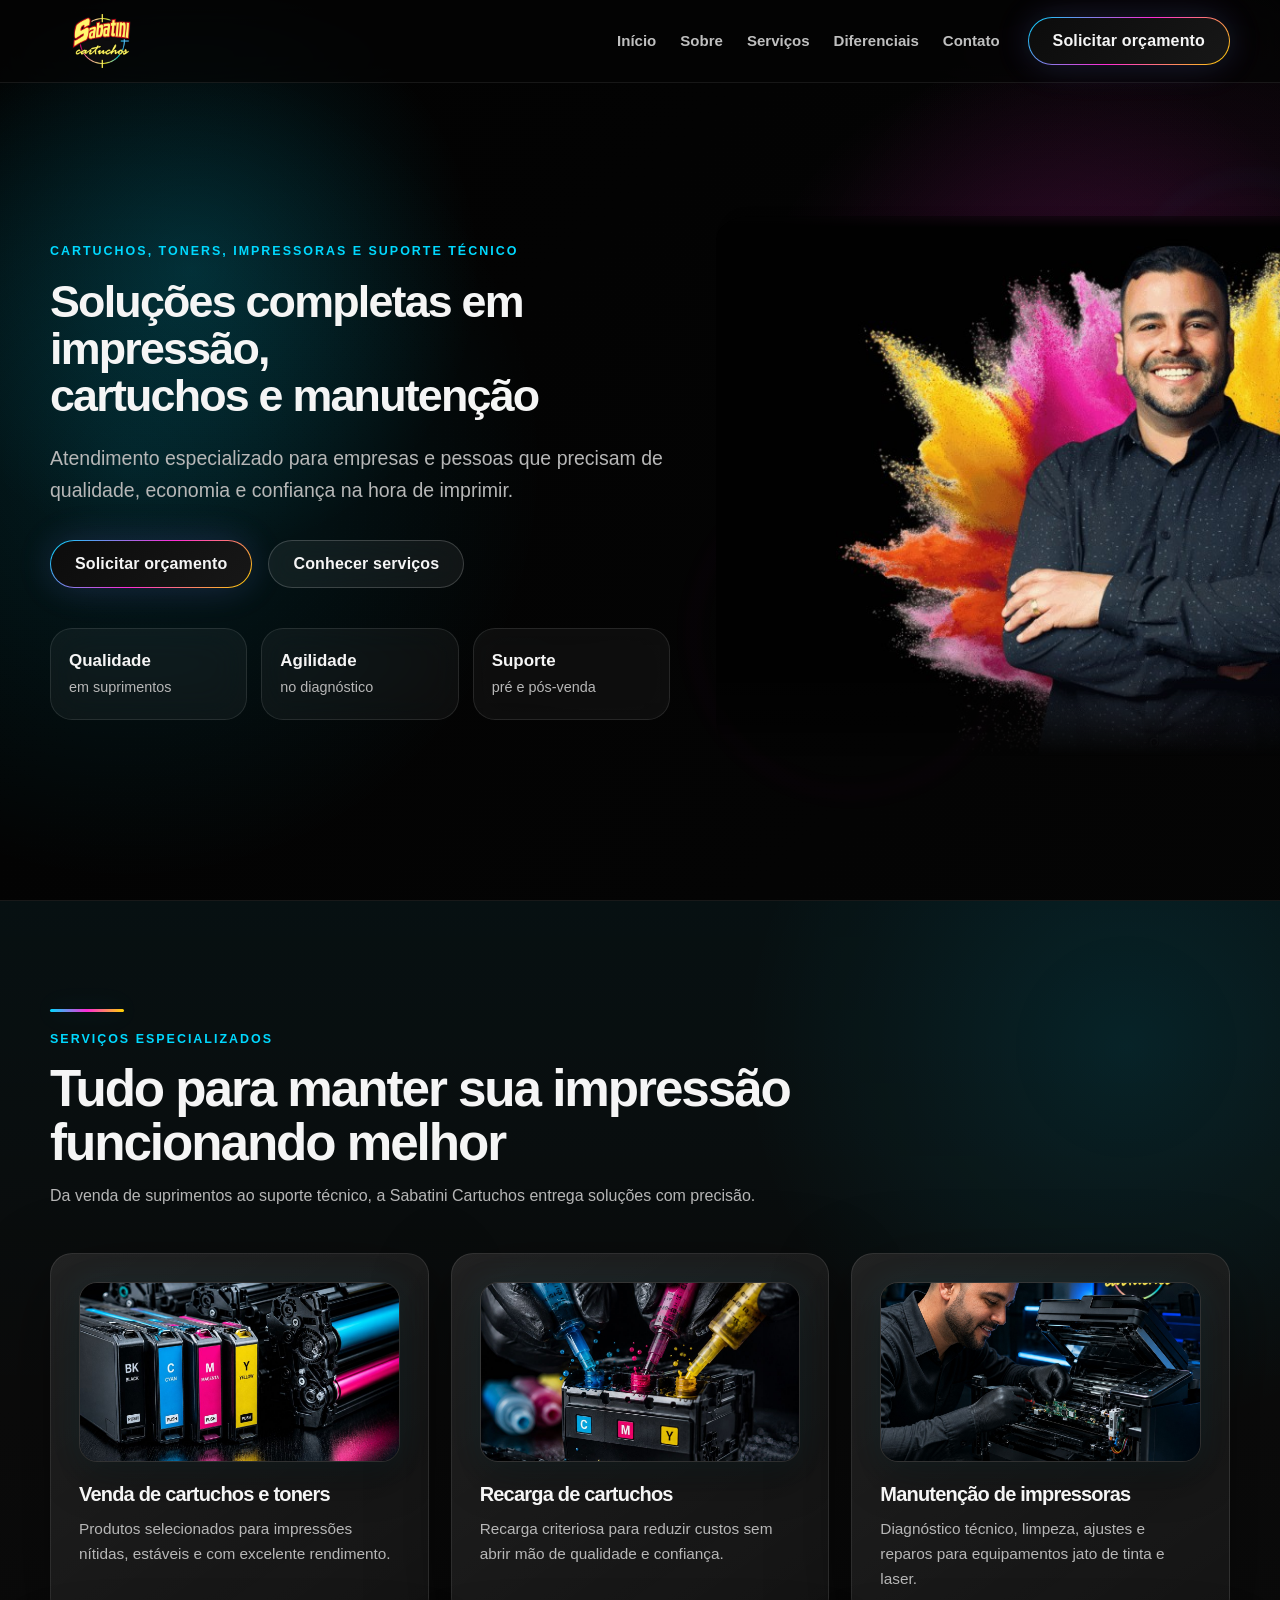
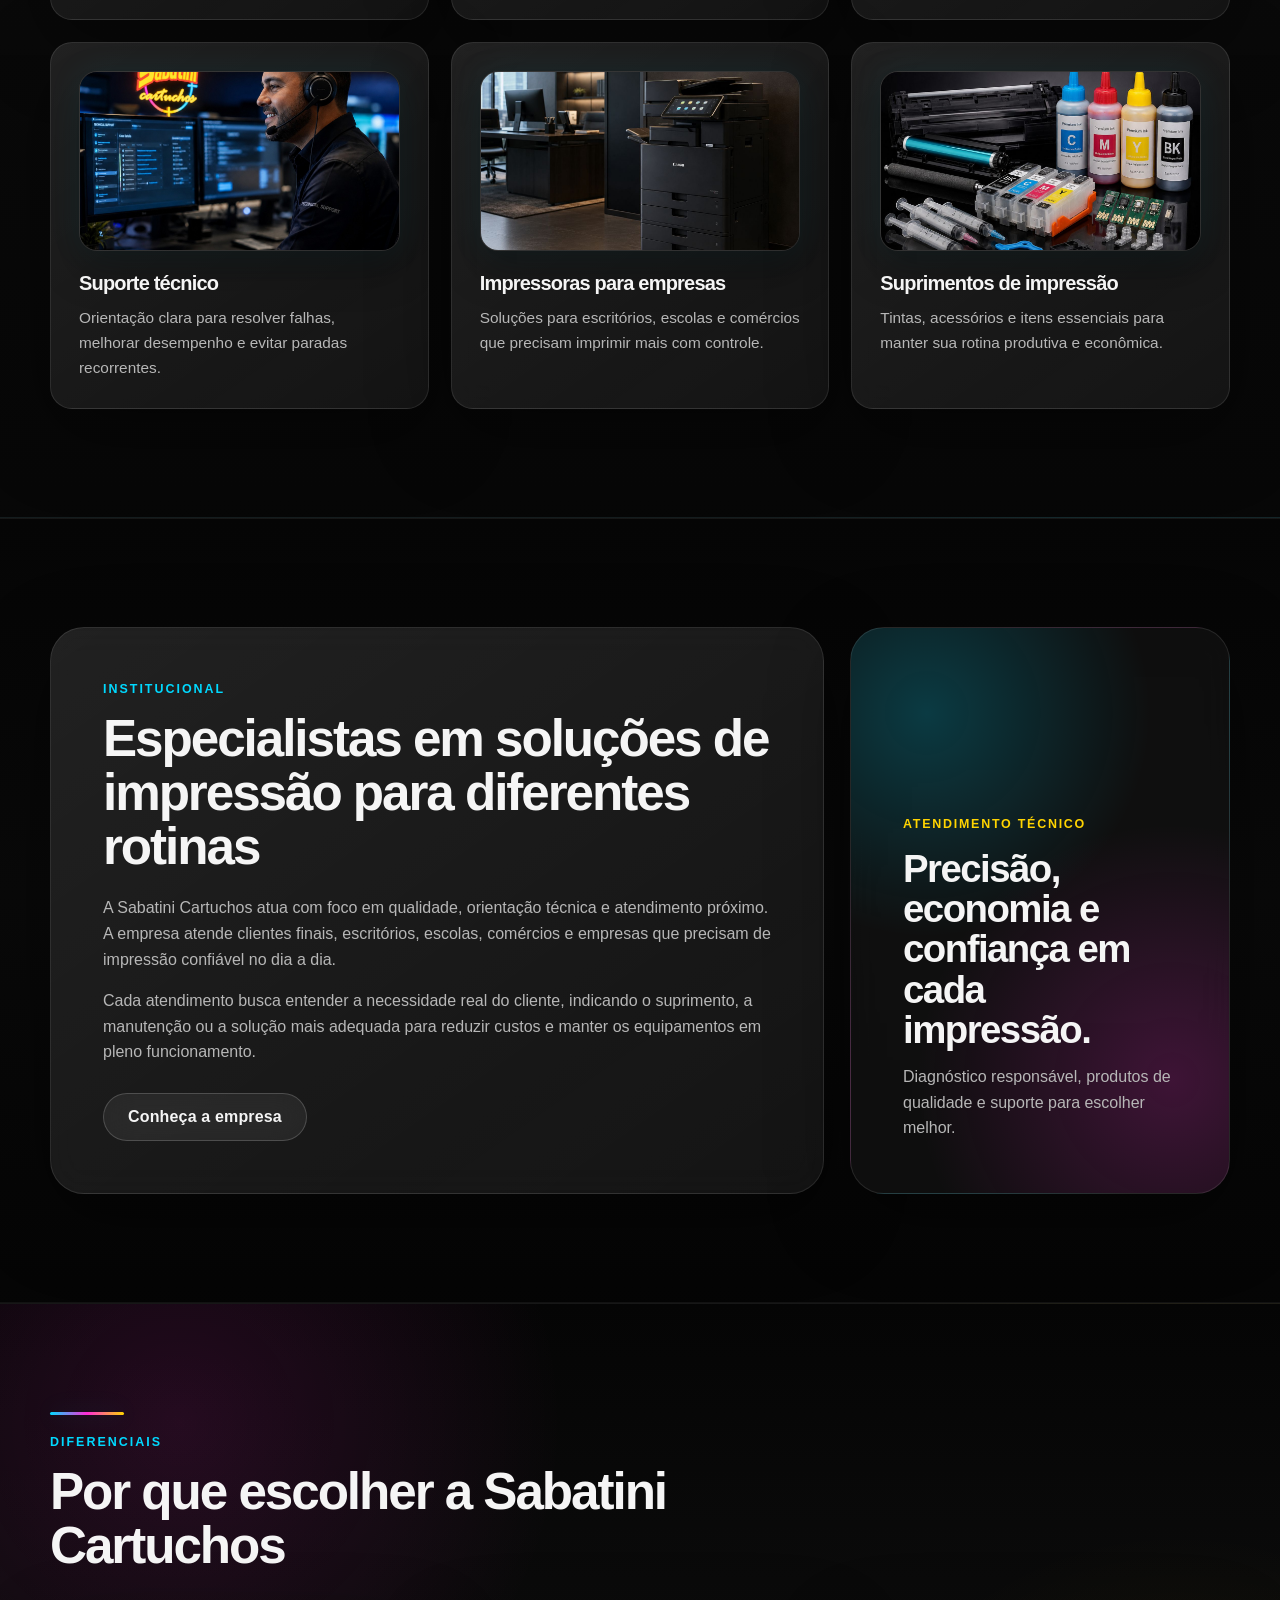
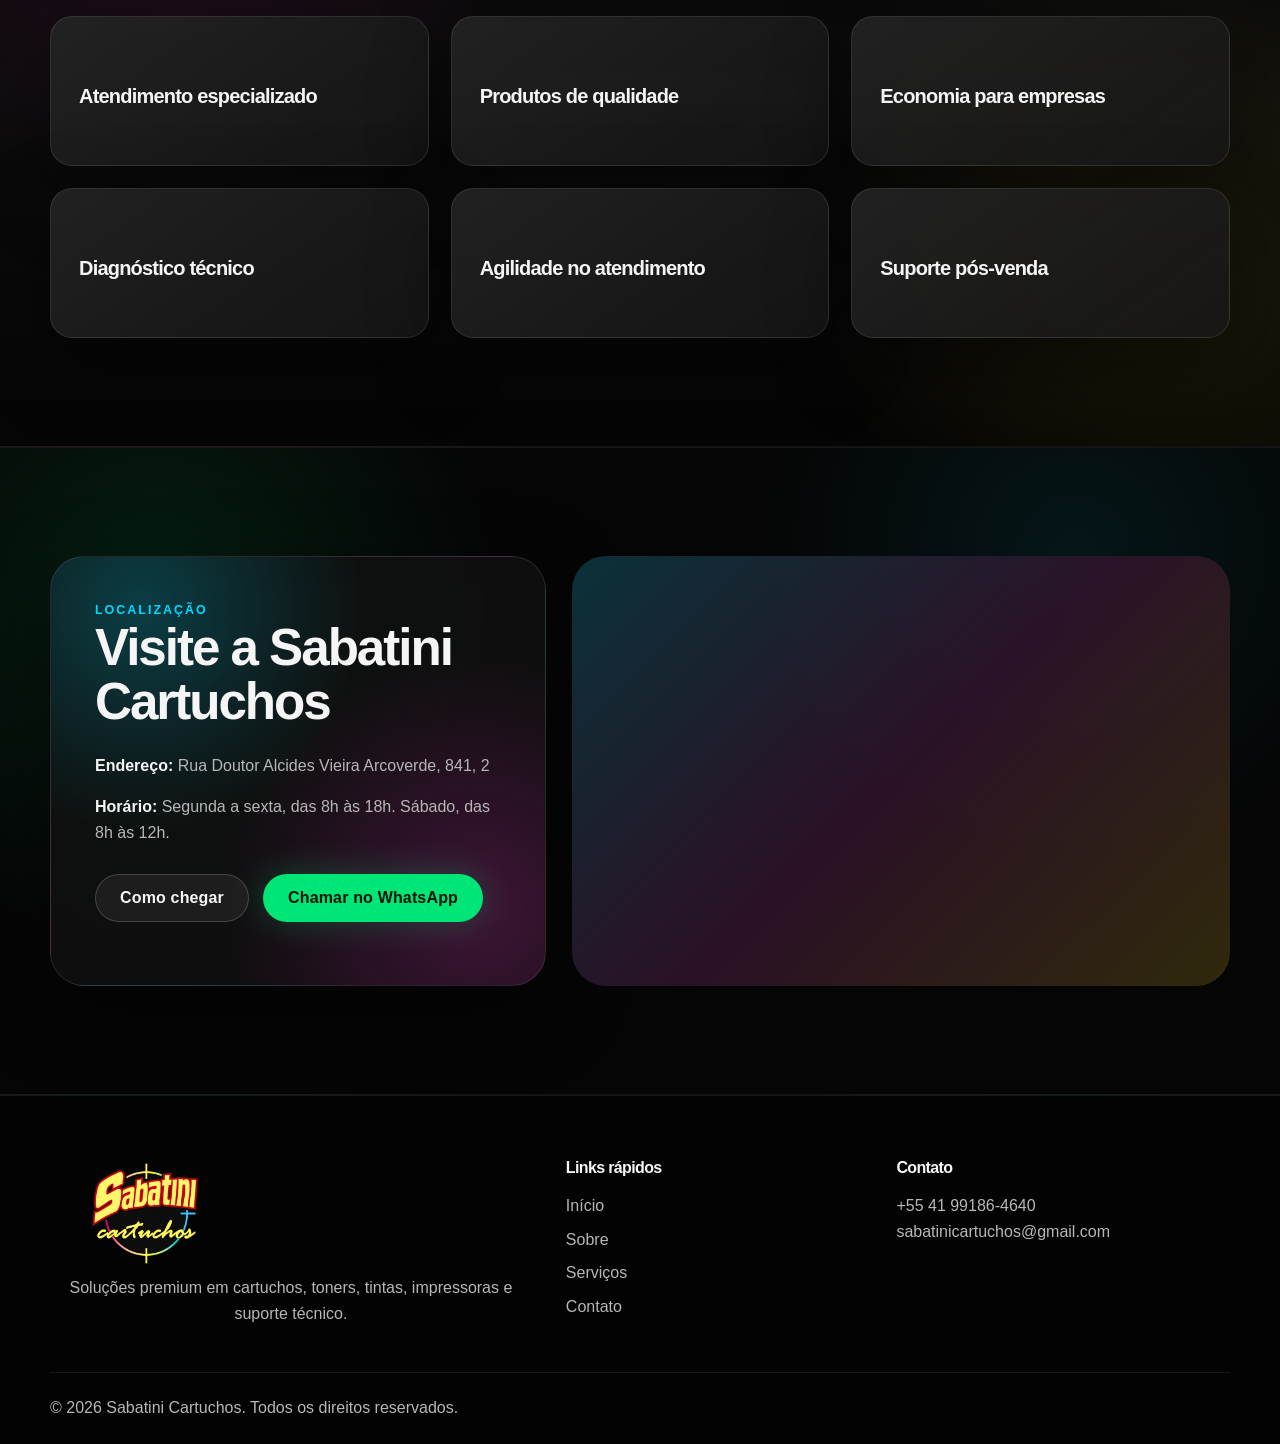
==== commit de88cc18: "Atualiza foto do CEO no hero." ====
--- a/index.html
+++ b/index.html
@@ -78,7 +78,7 @@
             <div class="hero-orbit hero-orbit-one"></div>
             <div class="hero-orbit hero-orbit-two"></div>
             <img
-              src="./assets/images/Rodrigo sabatini - CEO.png?v=7"
+              src="./assets/images/Rodrigo sabatini - CEO.png?v=8"
               alt="Rodrigo Sabatini, CEO da loja, com explos&atilde;o de tintas coloridas ao fundo"
             />
           </div>
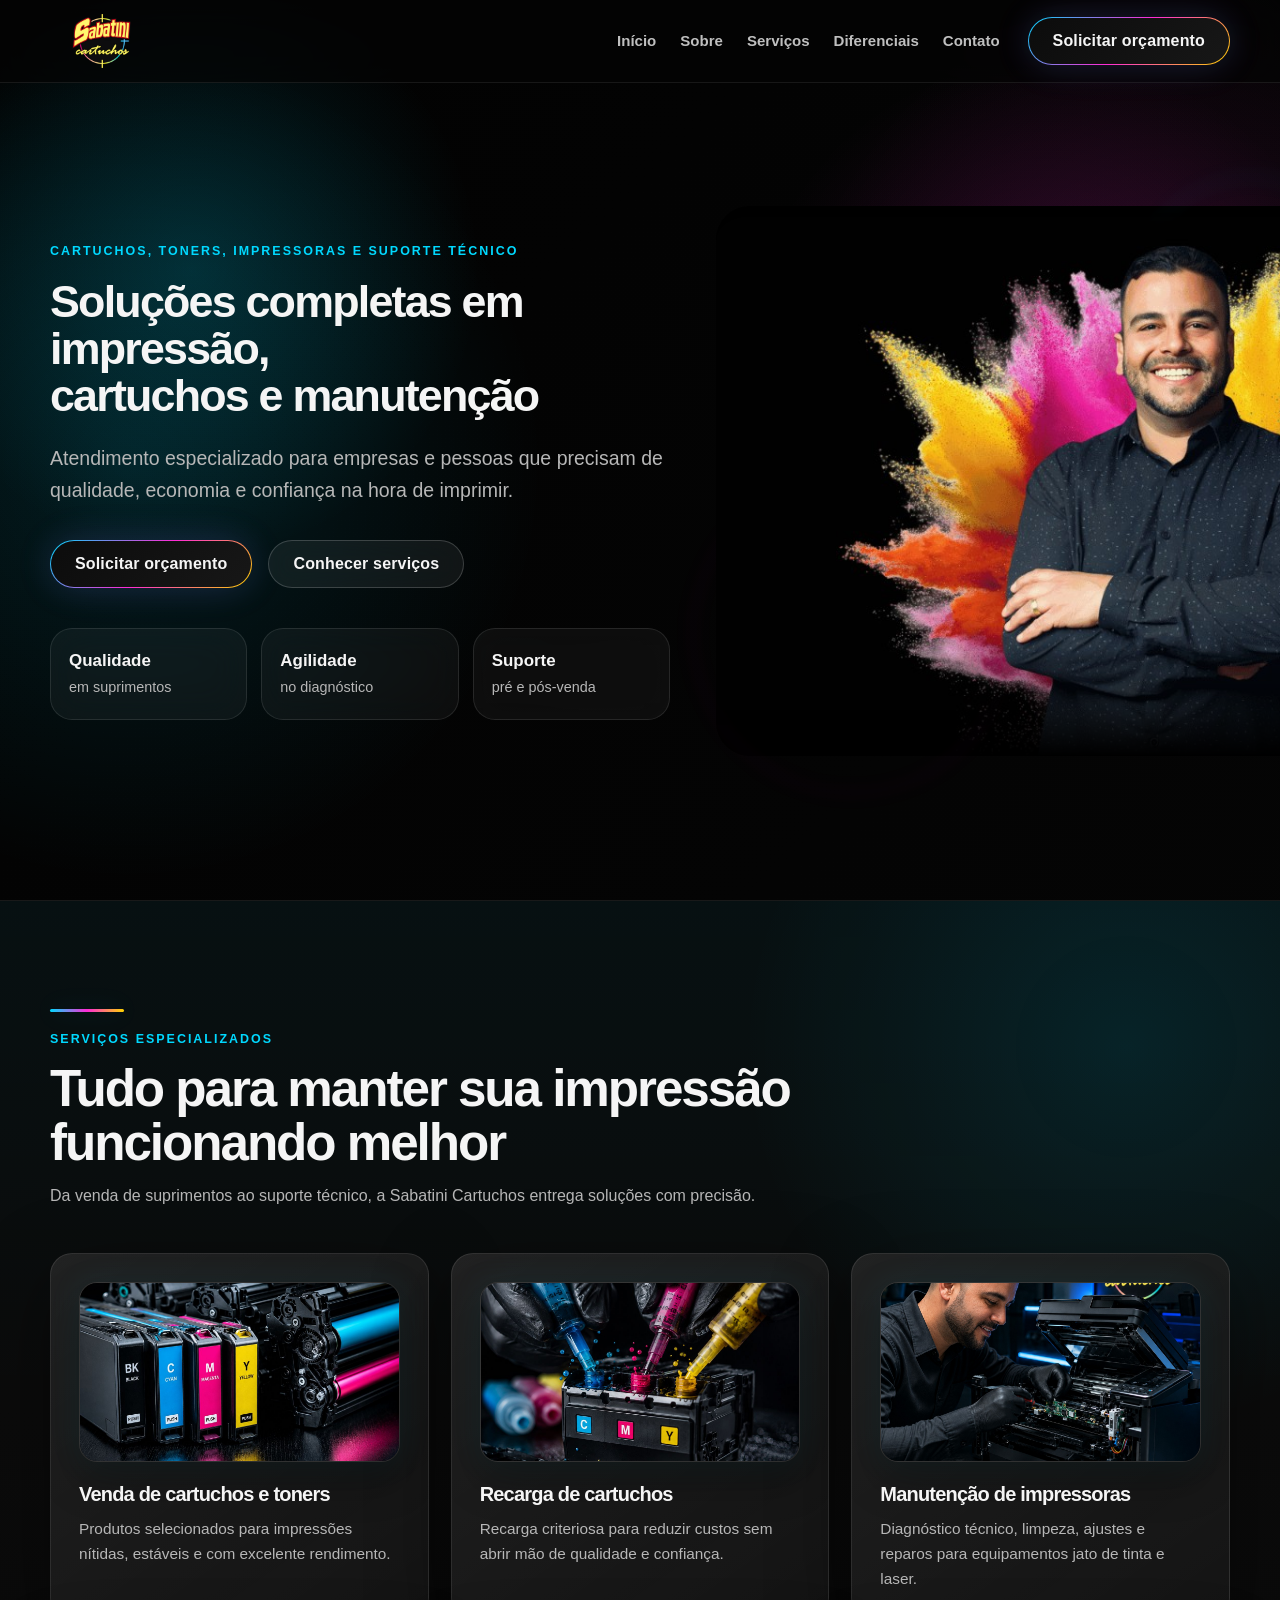
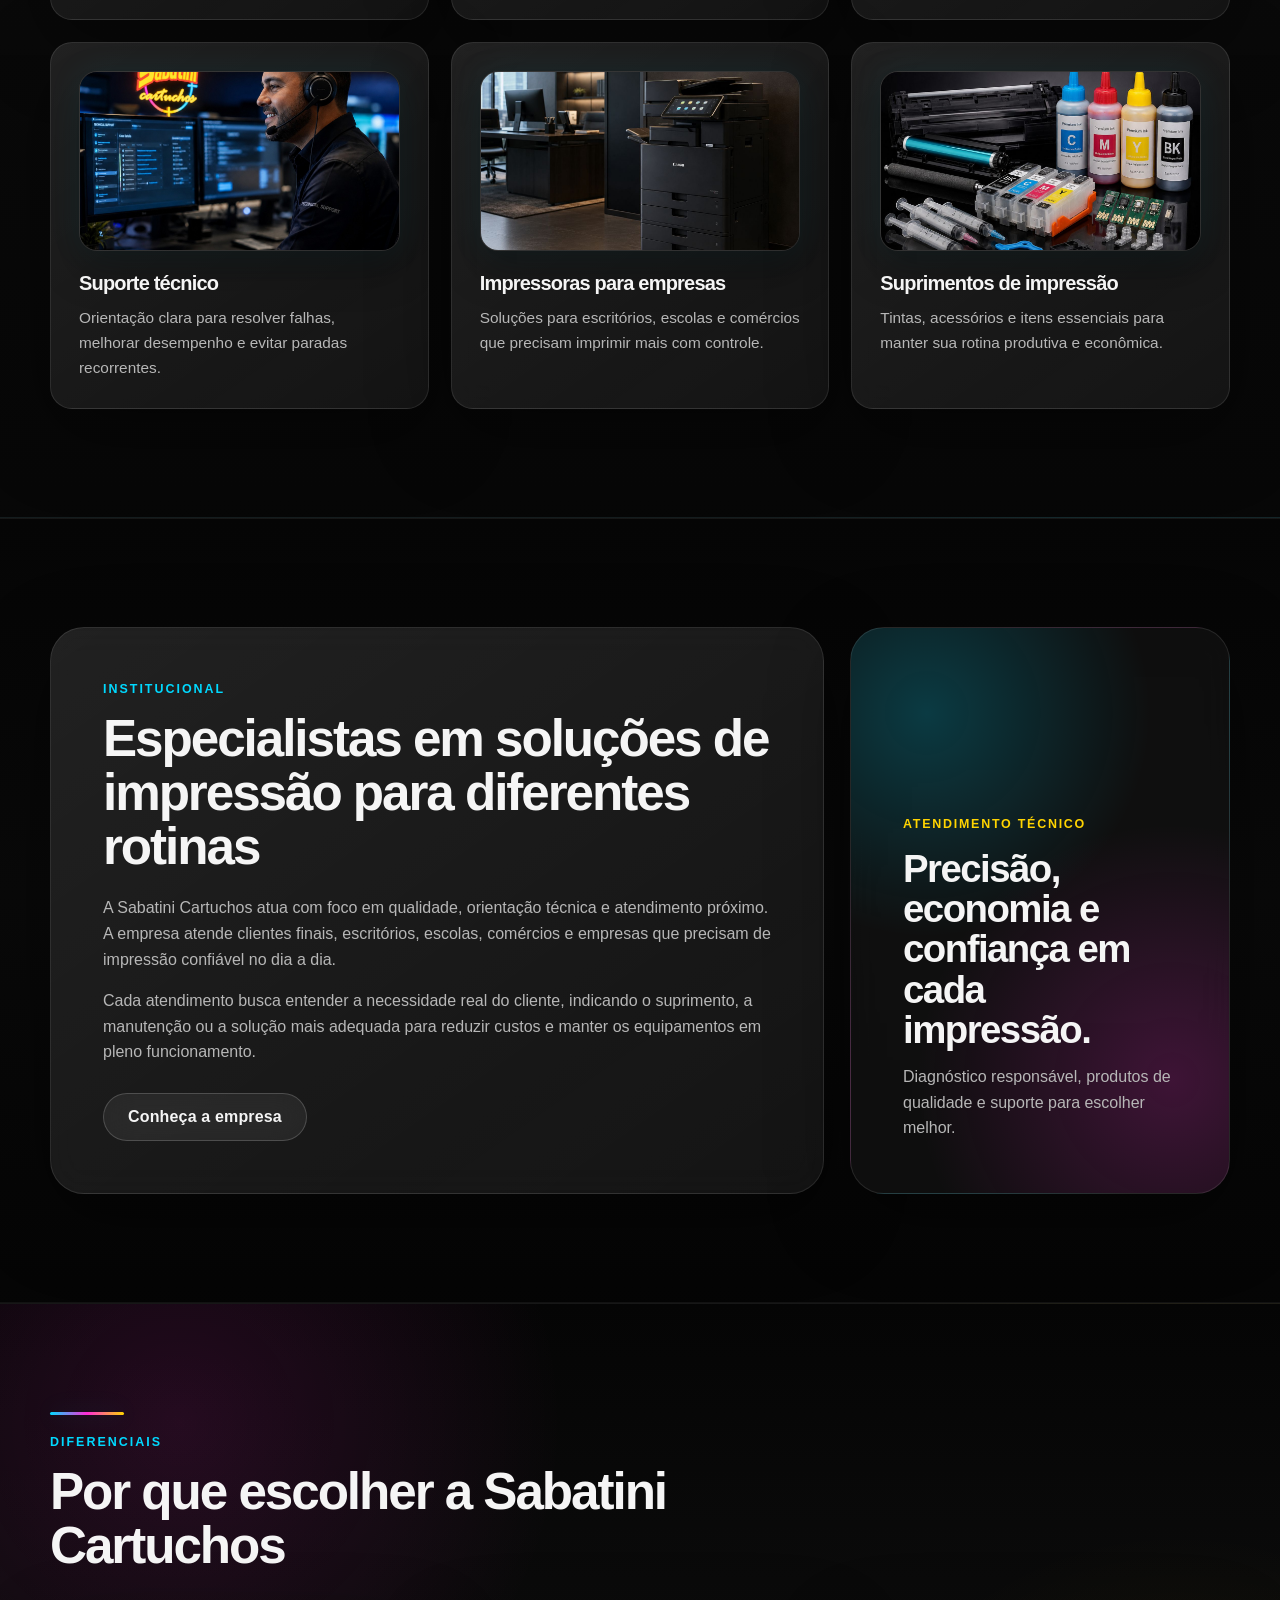
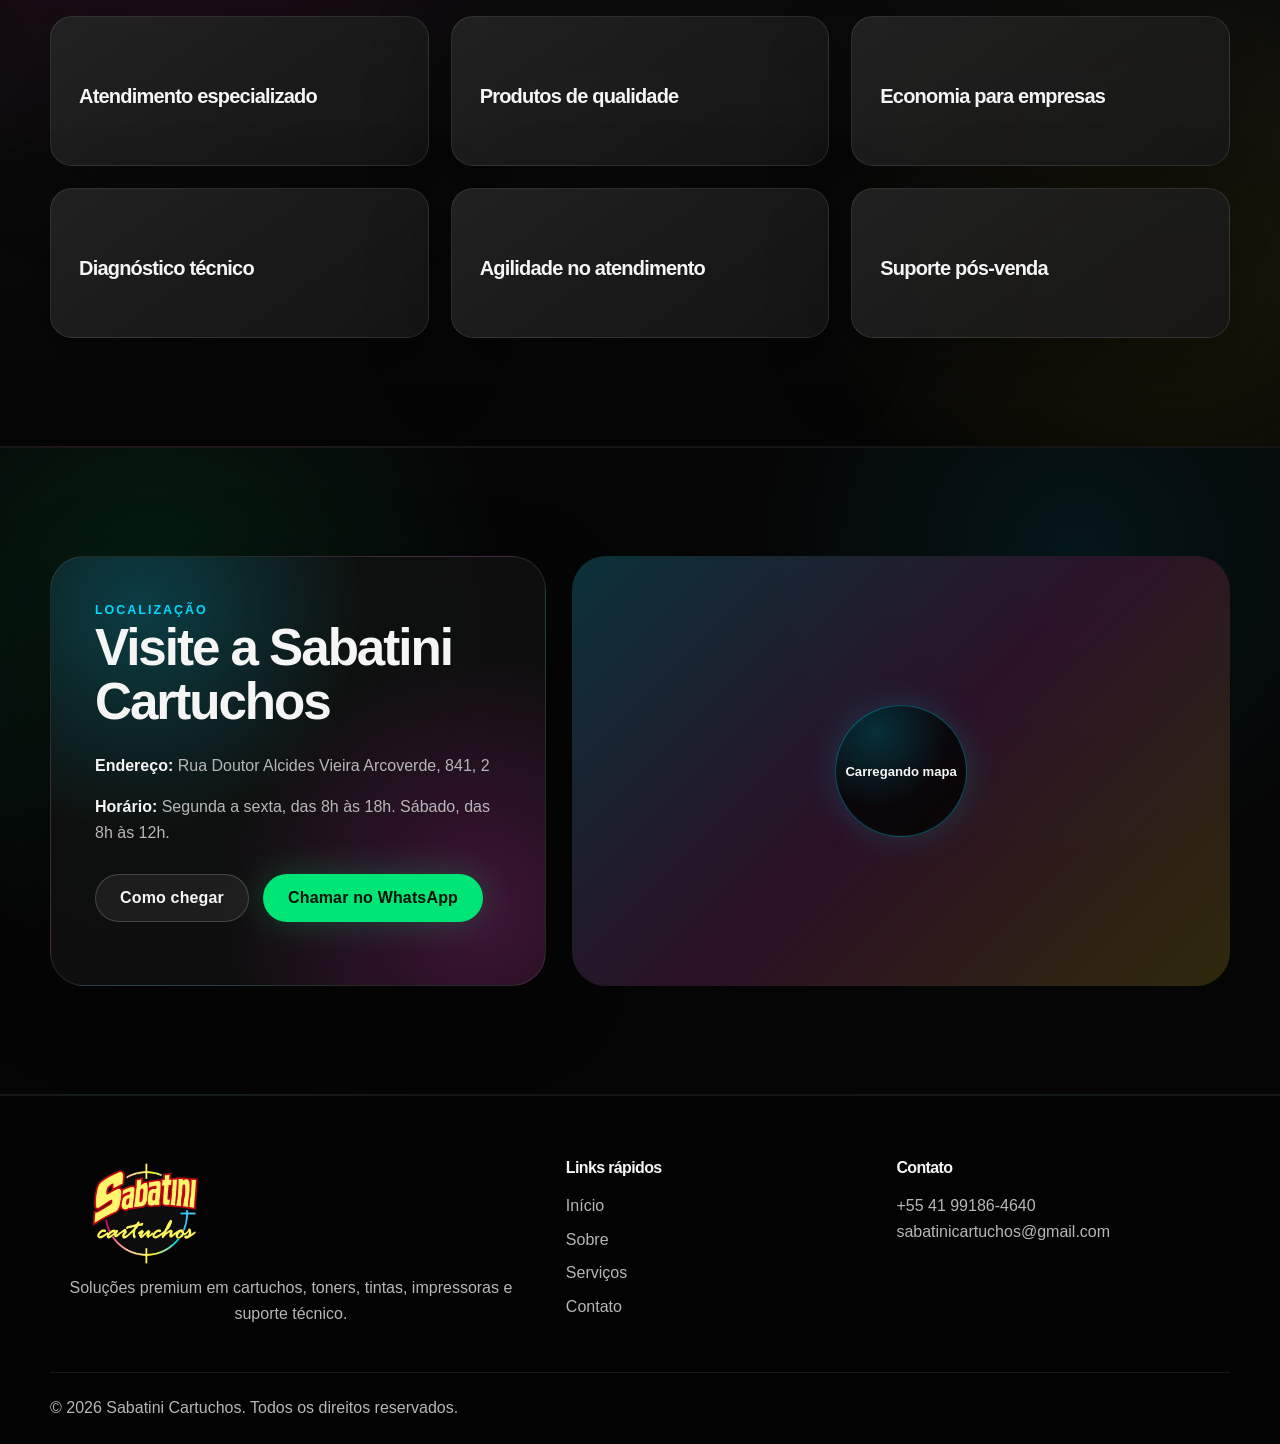
==== commit 5665b623: "Atualiza foto do CEO no hero." ====
--- a/index.html
+++ b/index.html
@@ -78,7 +78,7 @@
             <div class="hero-orbit hero-orbit-one"></div>
             <div class="hero-orbit hero-orbit-two"></div>
             <img
-              src="./assets/images/Rodrigo sabatini - CEO.png?v=8"
+              src="./assets/images/Rodrigo sabatini - CEO.png?v=9"
               alt="Rodrigo Sabatini, CEO da loja, com explos&atilde;o de tintas coloridas ao fundo"
             />
           </div>
--- a/css/style.css
+++ b/css/style.css
@@ -388,6 +388,8 @@
 
 .hero-visual {
   position: relative;
+  background: #000;
+  border-radius: var(--radius-lg);
 }
 
 .hero-visual img {
@@ -397,6 +399,7 @@
   padding-top: 10px;
   margin-left: auto;
   border-radius: var(--radius-lg);
+  background: #000;
   filter: drop-shadow(0 34px 90px rgba(0, 0, 0, 0.55));
   mask-image: linear-gradient(to bottom, transparent 0%, #000 4%, #000 78%, rgba(0, 0, 0, 0.72) 88%, transparent 100%);
   -webkit-mask-image: linear-gradient(to bottom, transparent 0%, #000 4%, #000 78%, rgba(0, 0, 0, 0.72) 88%, transparent 100%);
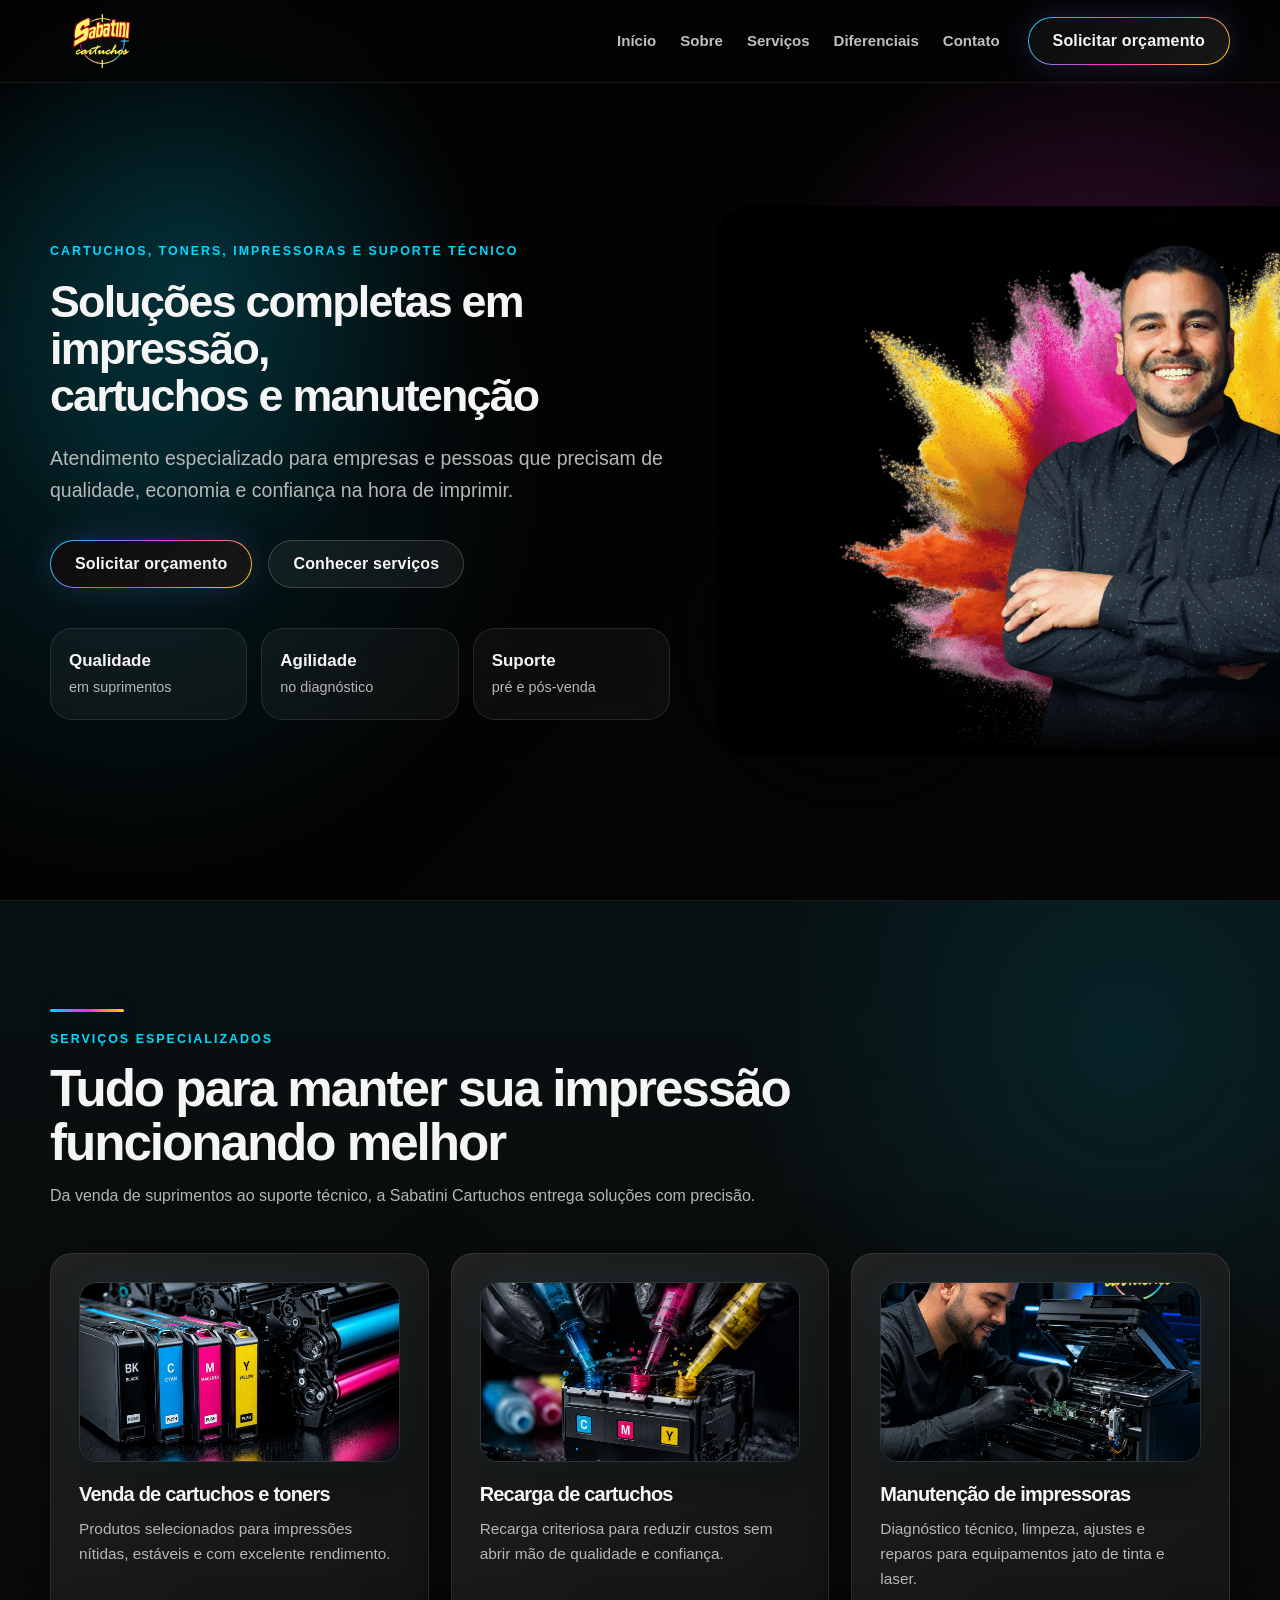
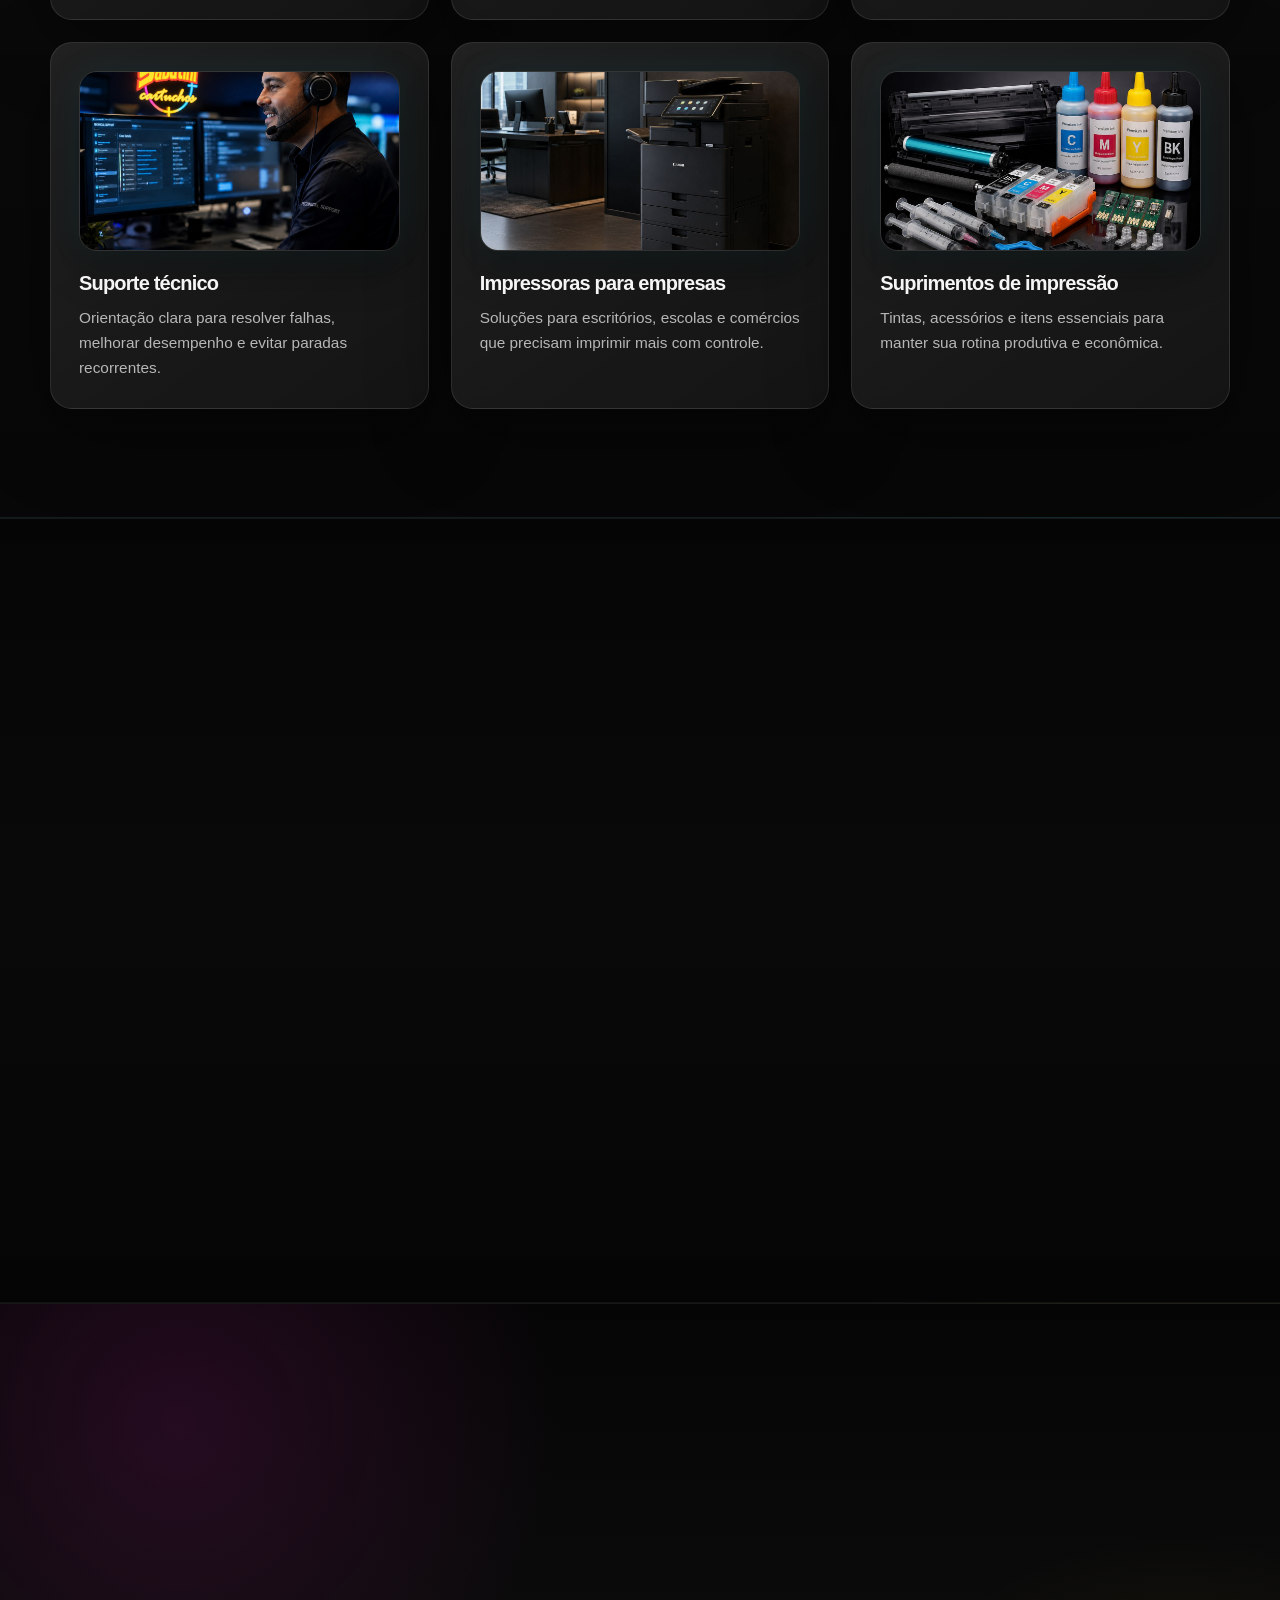
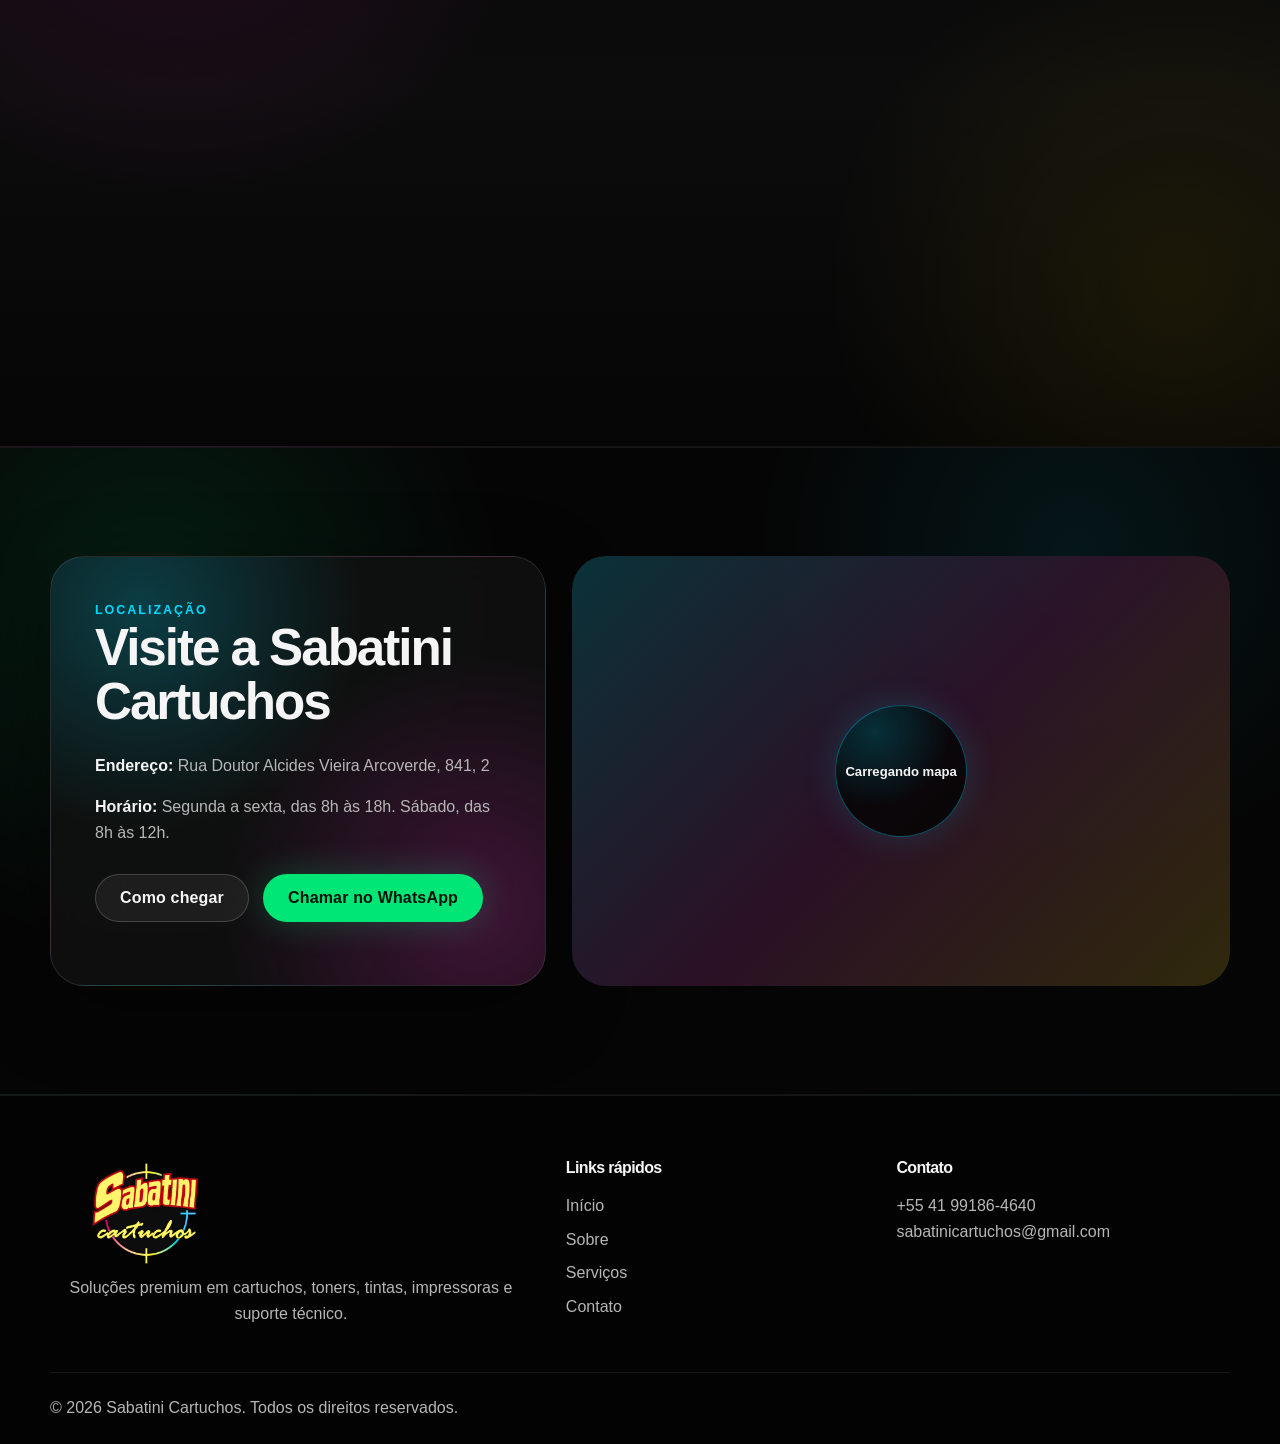
==== commit a99d9972: "Hero: nova foto do CEO (arquivo distinto do anterior)." ====
--- a/index.html
+++ b/index.html
@@ -78,7 +78,7 @@
             <div class="hero-orbit hero-orbit-one"></div>
             <div class="hero-orbit hero-orbit-two"></div>
             <img
-              src="./assets/images/Rodrigo sabatini - CEO.png?v=9"
+              src="./assets/images/Rodrigo sabatini - CEO.png?v=10"
               alt="Rodrigo Sabatini, CEO da loja, com explos&atilde;o de tintas coloridas ao fundo"
             />
           </div>
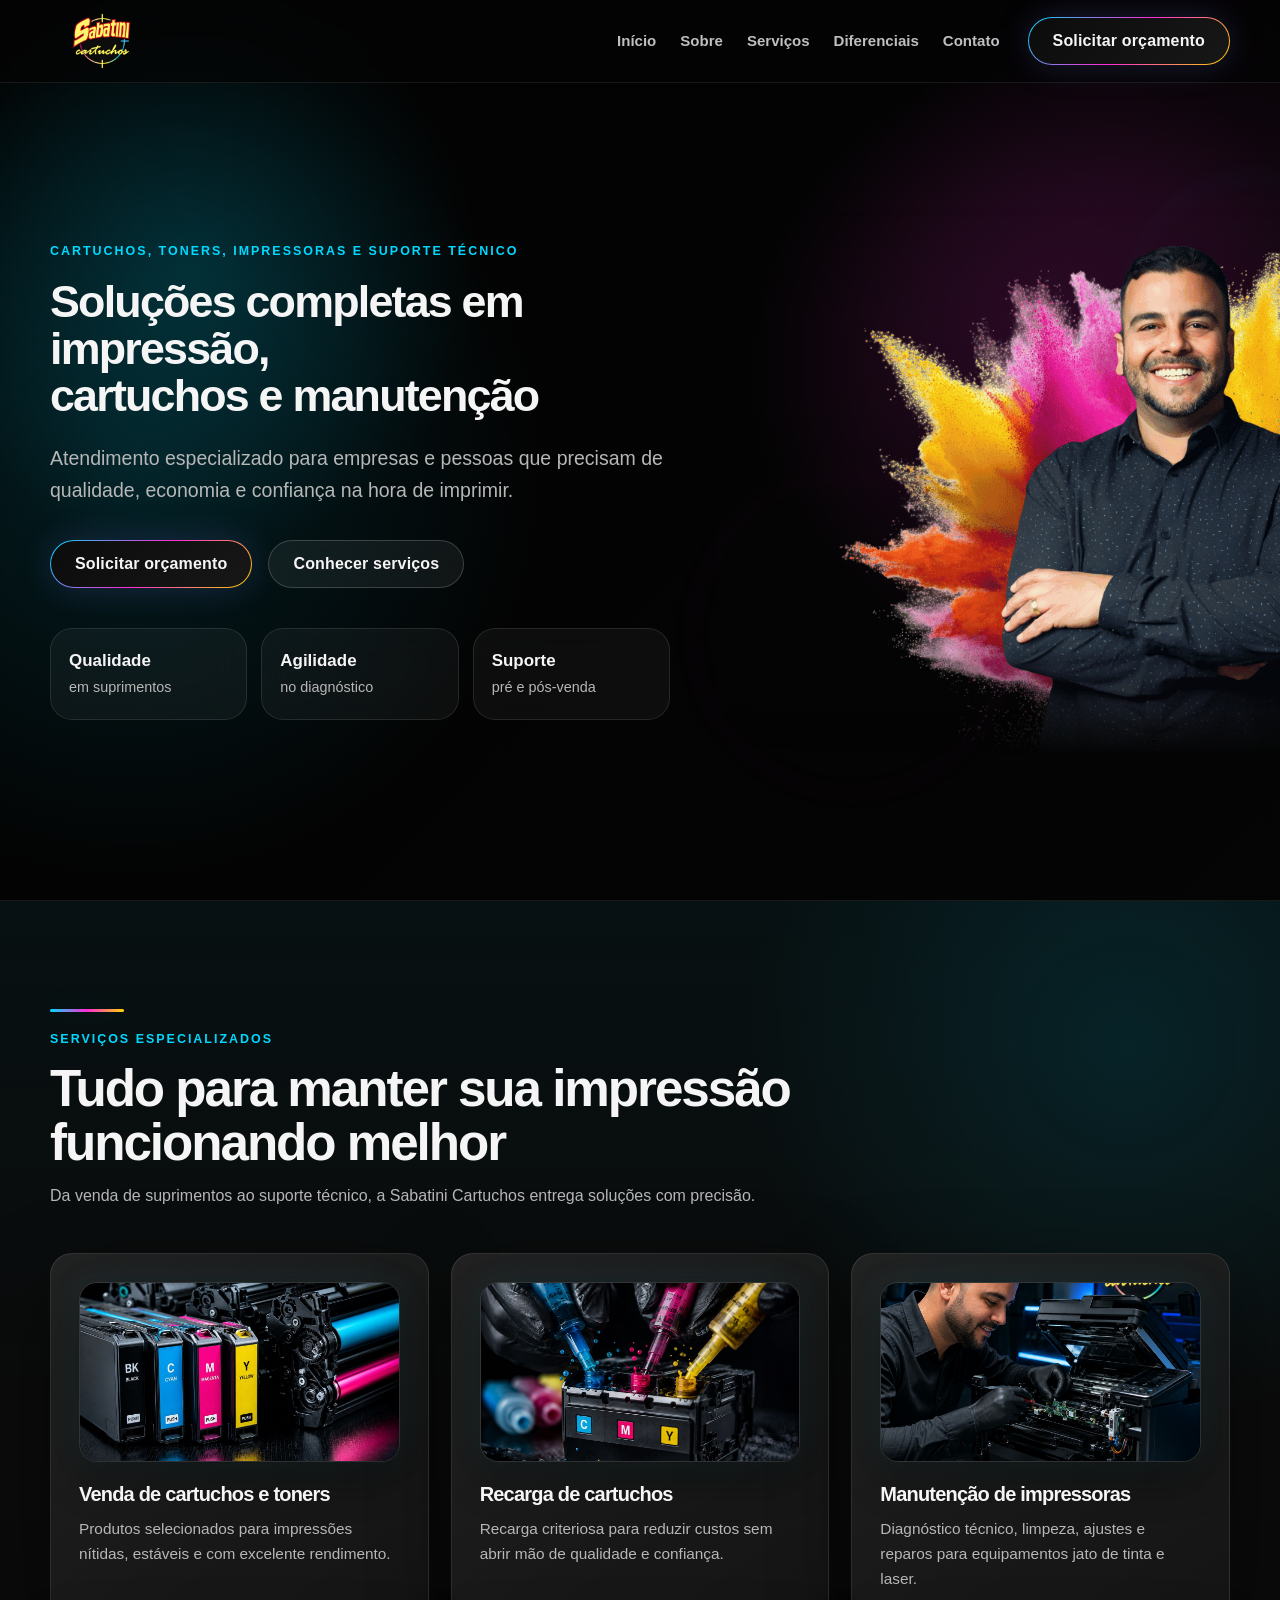
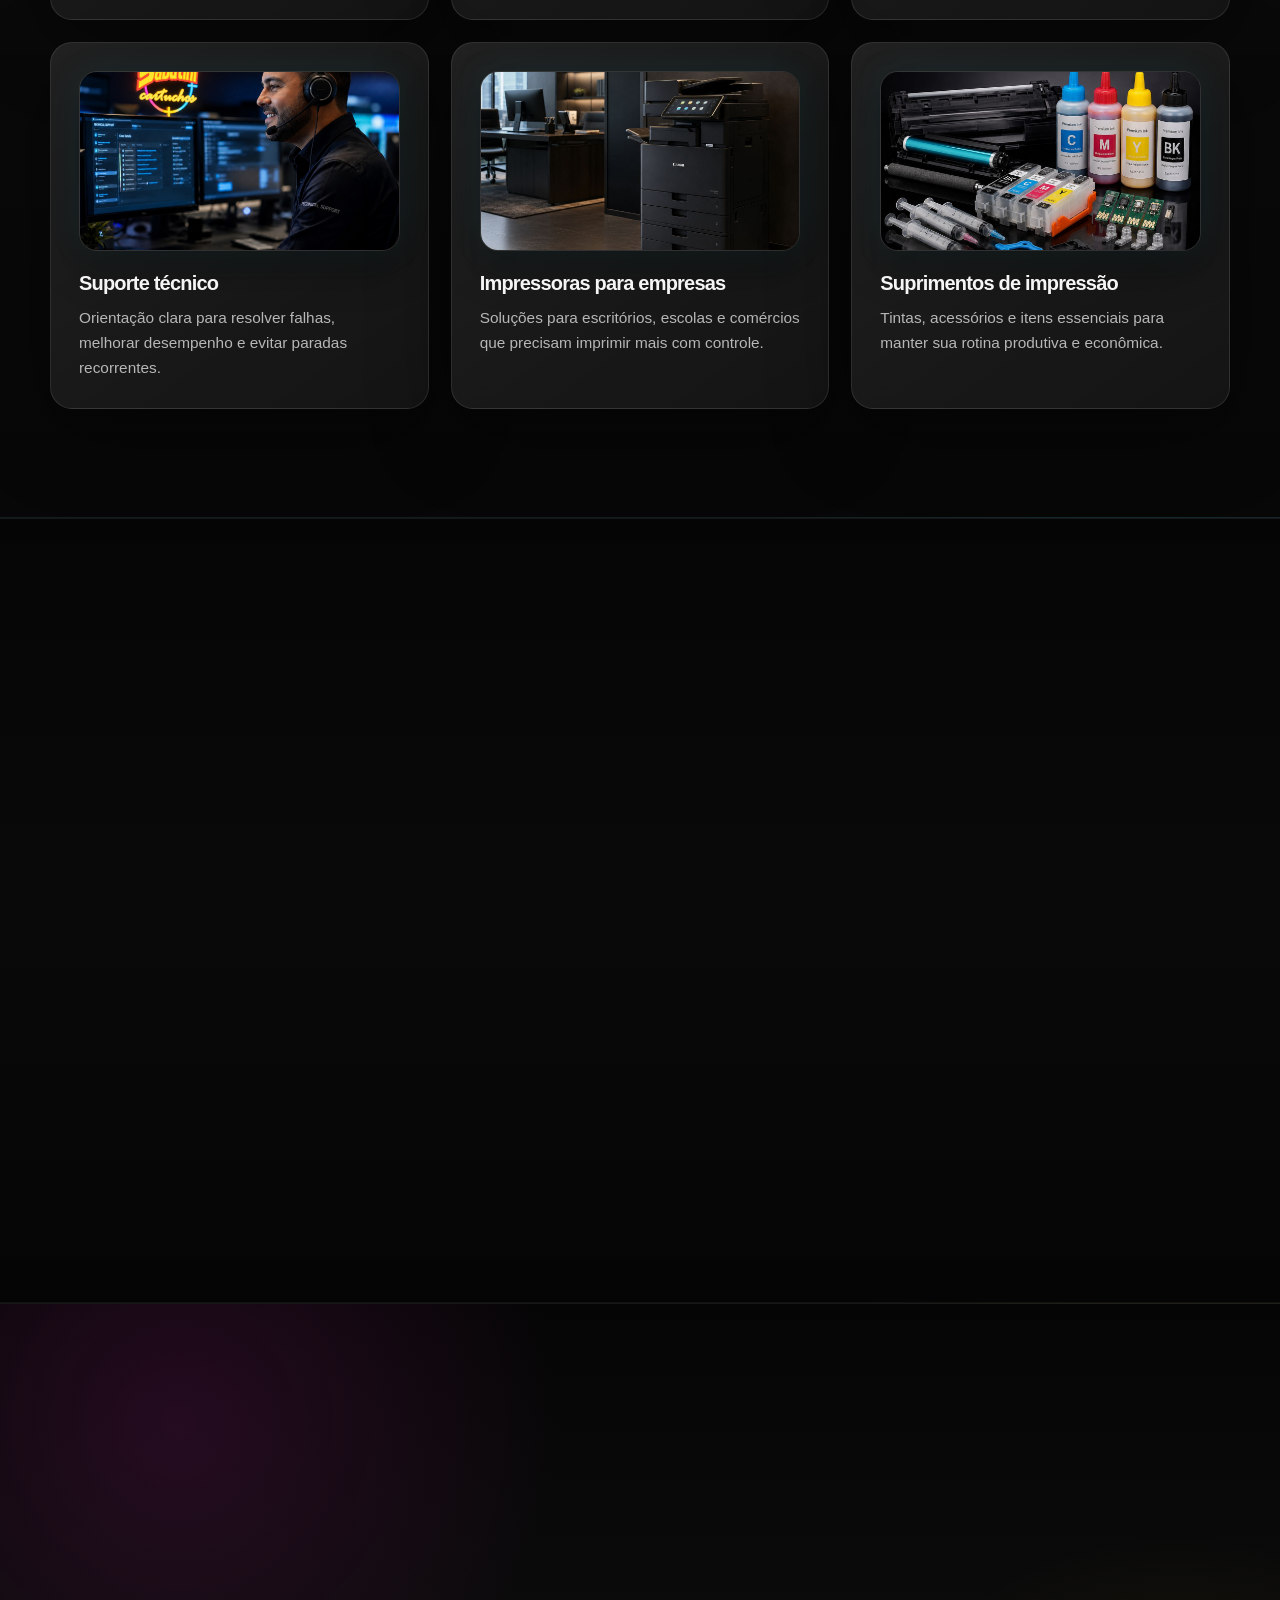
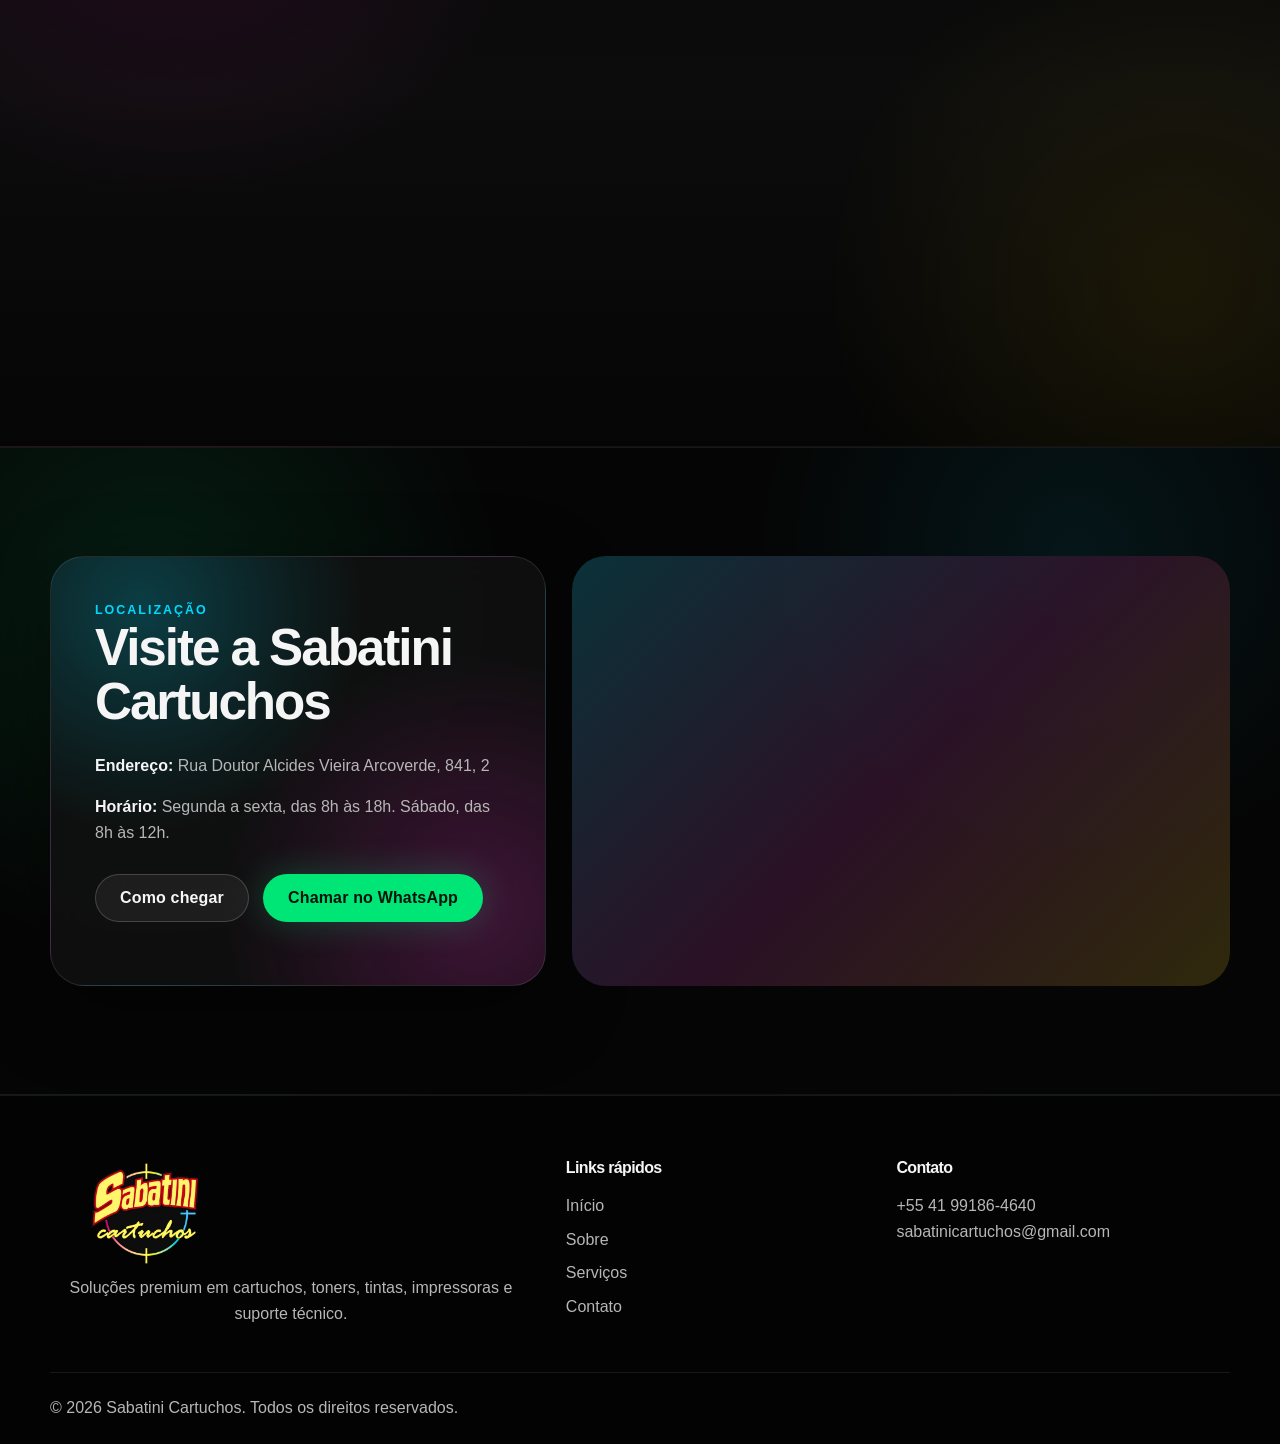
==== commit 636b09db: "Remove divisória de tintas escorrendo da home e limpa estilos relacionados. Co-authored-by: Cursor <" ====
--- a/index.html
+++ b/index.html
@@ -78,7 +78,7 @@
             <div class="hero-orbit hero-orbit-one"></div>
             <div class="hero-orbit hero-orbit-two"></div>
             <img
-              src="./assets/images/Rodrigo sabatini - CEO.png?v=10"
+              src="./assets/images/Rodrigo sabatini - CEO.png"
               alt="Rodrigo Sabatini, CEO da loja, com explos&atilde;o de tintas coloridas ao fundo"
             />
           </div>
--- a/css/style.css
+++ b/css/style.css
@@ -388,8 +388,6 @@
 
 .hero-visual {
   position: relative;
-  background: #000;
-  border-radius: var(--radius-lg);
 }
 
 .hero-visual img {
@@ -399,7 +397,6 @@
   padding-top: 10px;
   margin-left: auto;
   border-radius: var(--radius-lg);
-  background: #000;
   filter: drop-shadow(0 34px 90px rgba(0, 0, 0, 0.55));
   mask-image: linear-gradient(to bottom, transparent 0%, #000 4%, #000 78%, rgba(0, 0, 0, 0.72) 88%, transparent 100%);
   -webkit-mask-image: linear-gradient(to bottom, transparent 0%, #000 4%, #000 78%, rgba(0, 0, 0, 0.72) 88%, transparent 100%);
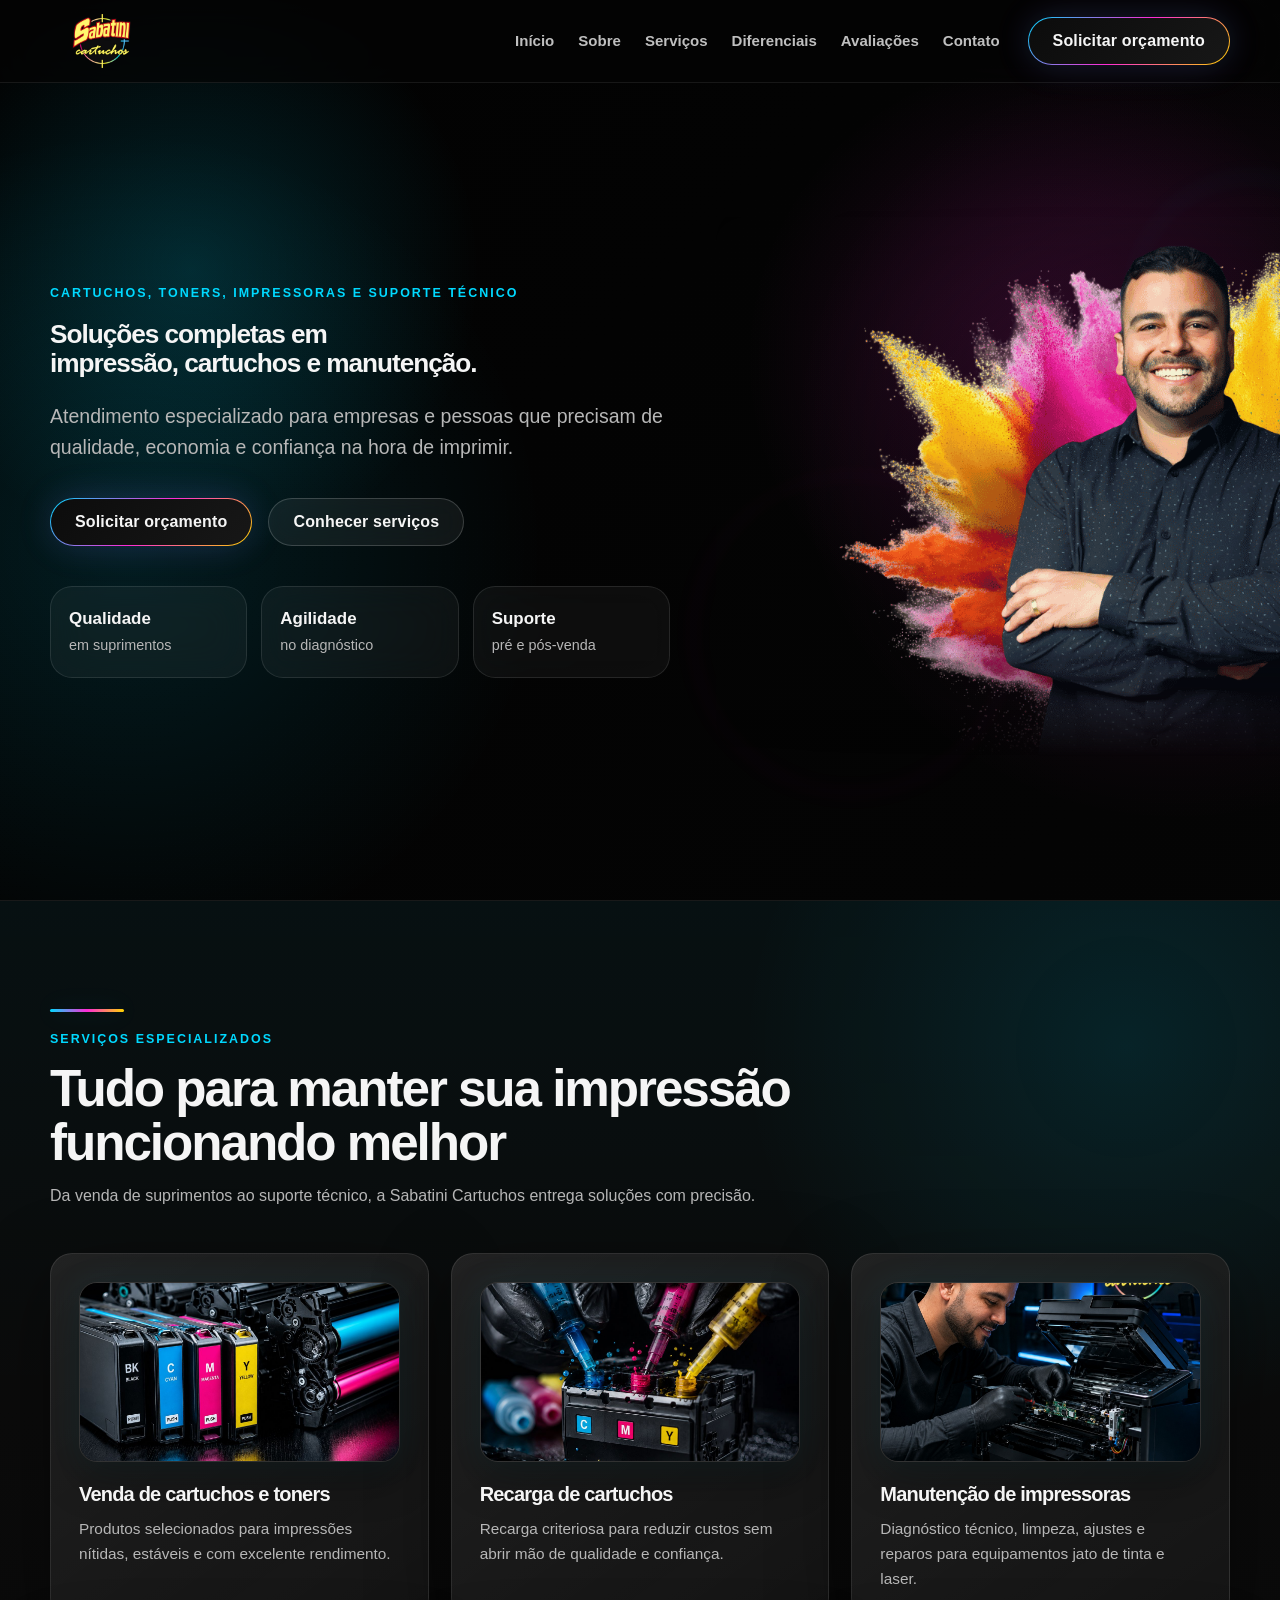
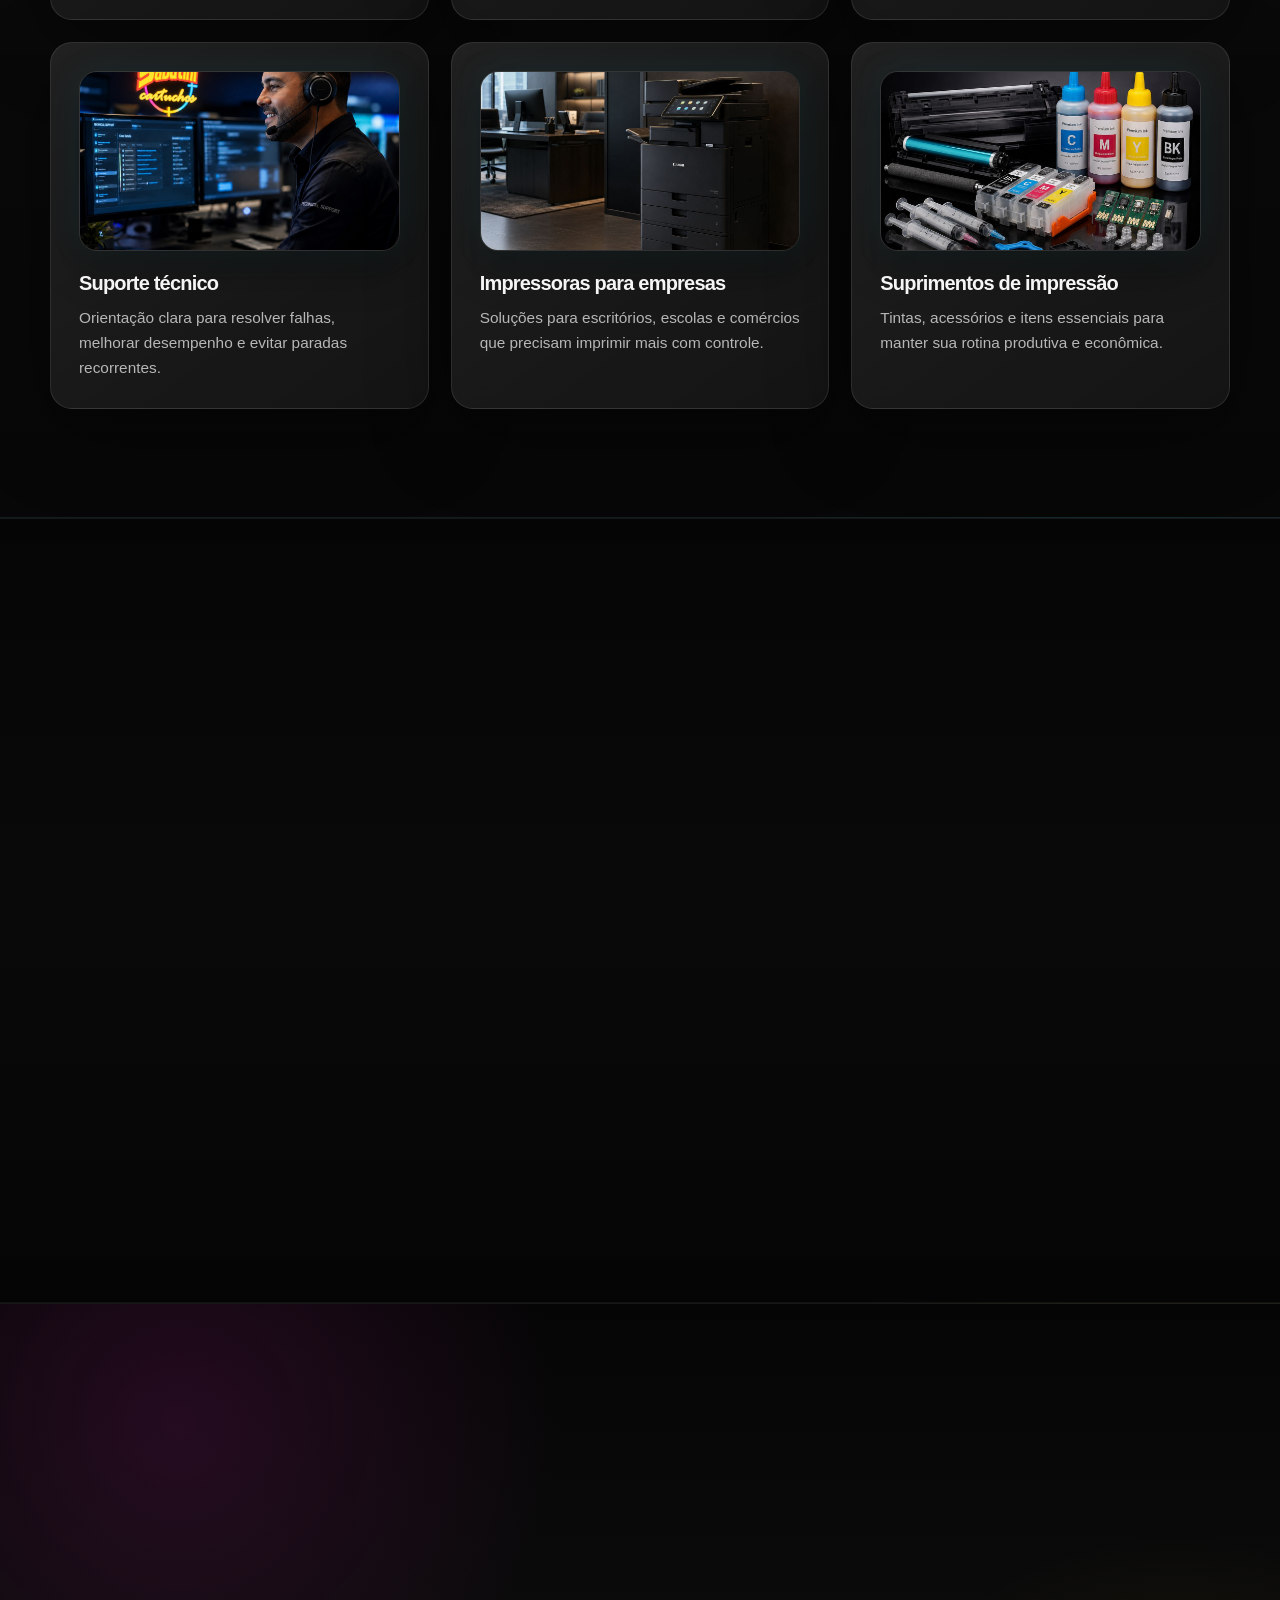
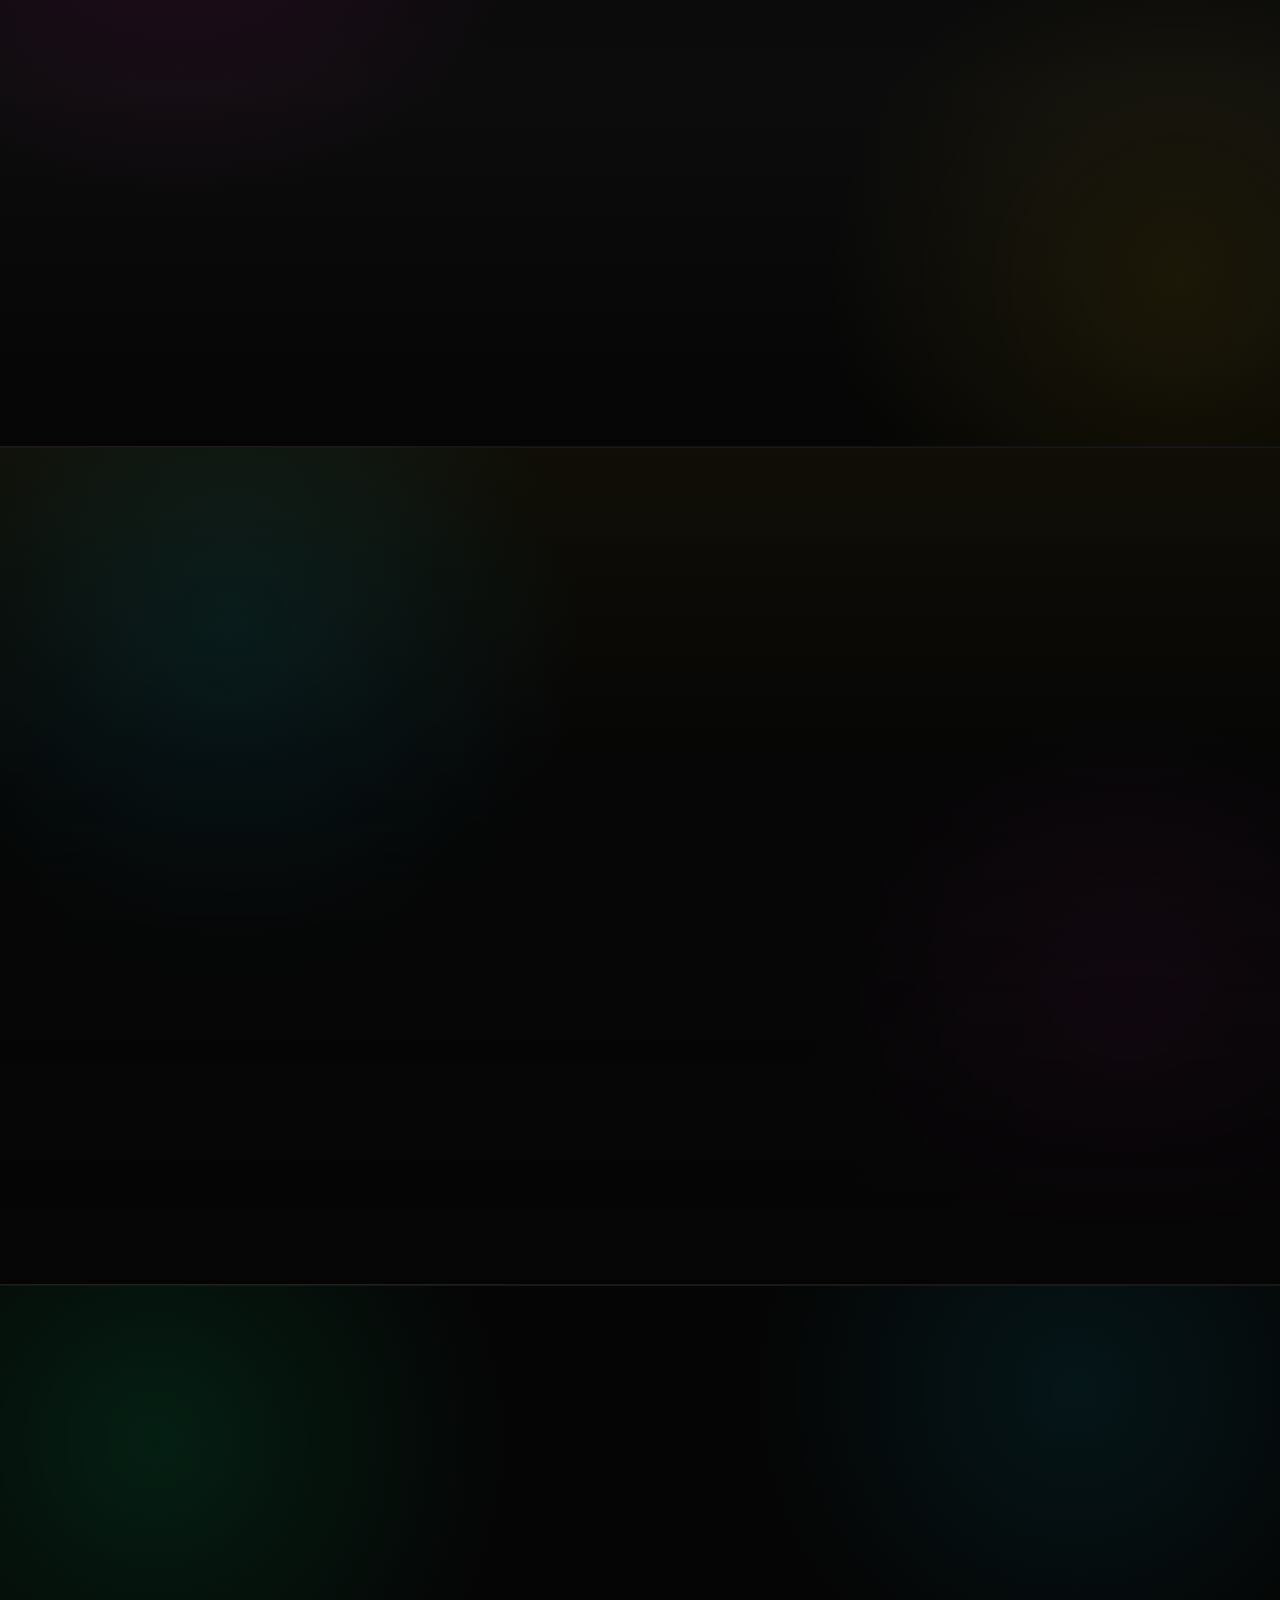
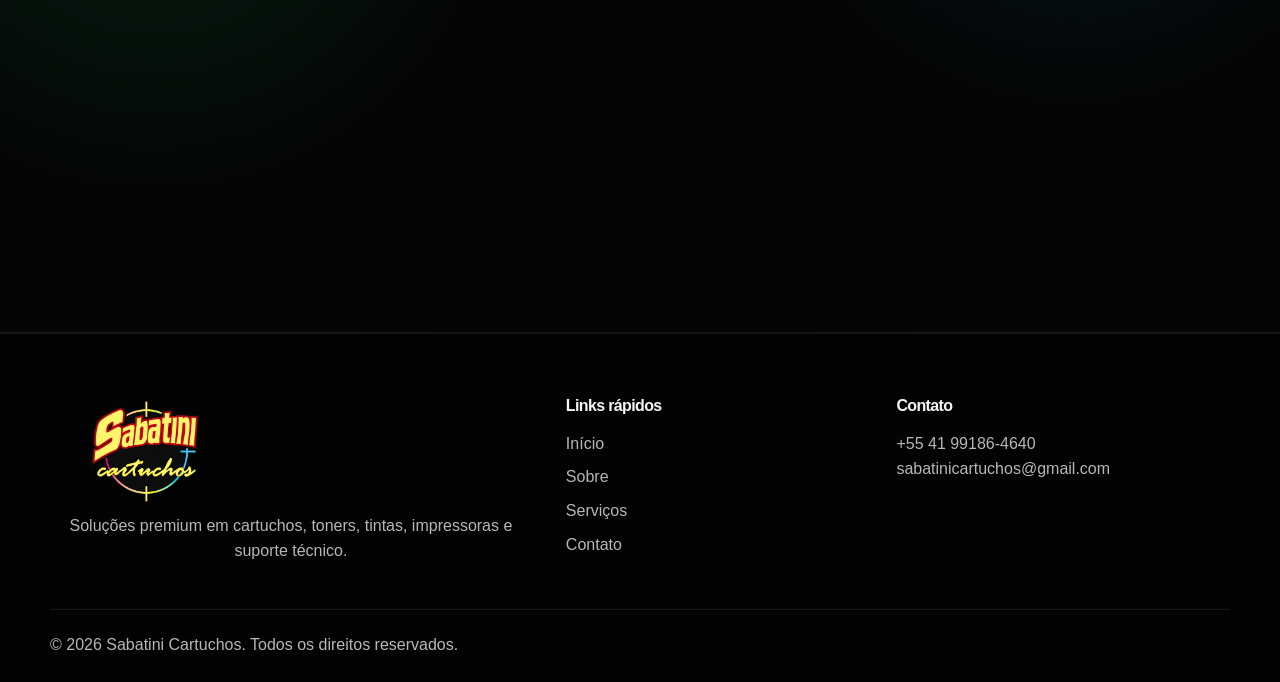
==== commit 30f9e967: "Avaliações com scroll, resumo Google abaixo, ajustes do hero e navegação. Co-authored-by: Cursor <cu" ====
--- a/index.html
+++ b/index.html
@@ -32,6 +32,7 @@
             <li><a href="./pages/sobre.html">Sobre</a></li>
             <li><a href="./pages/servicos.html">Servi&ccedil;os</a></li>
             <li><a href="#diferenciais">Diferenciais</a></li>
+            <li><a href="#avaliacoes">Avalia&ccedil;&otilde;es</a></li>
             <li><a href="./pages/contato.html">Contato</a></li>
           </ul>
           <a class="btn btn-primary nav-cta" href="https://wa.me/5541991864640?text=Ol%C3%A1%2C%20vim%20do%20site%20e%20gostaria%20de%20mais%20informa%C3%A7%C3%B5es" target="_blank" rel="noopener">Solicitar or&ccedil;amento</a>
@@ -45,8 +46,8 @@
           <div class="hero-content reveal">
             <p class="eyebrow">Cartuchos, toners, impressoras e suporte t&eacute;cnico</p>
             <h1 id="hero-title">
-              <span>Solu&ccedil;&otilde;es completas em impress&atilde;o,</span>
-              <span>cartuchos e manuten&ccedil;&atilde;o</span>
+              <span class="hero-title-line1">Solu&ccedil;&otilde;es completas em</span><br class="hero-title-br" />
+              <span class="hero-title-line2">impress&atilde;o, cartuchos e manuten&ccedil;&atilde;o.</span>
             </h1>
             <p class="hero-text">
               Atendimento especializado para empresas e pessoas que precisam de qualidade, economia e confian&ccedil;a na hora
@@ -181,6 +182,138 @@
         </div>
       </section>
 
+      <section class="section reviews" id="avaliacoes" aria-labelledby="reviews-title">
+        <div class="container">
+          <div class="section-heading reveal">
+            <p class="eyebrow">Depoimentos</p>
+            <h2 id="reviews-title">O que nossos clientes dizem</h2>
+            <p>
+              Quem j&aacute; passou pela loja destaca atendimento claro, prazo honesto e resultado que faz diferen&ccedil;a na rotina de
+              impress&atilde;o.
+            </p>
+          </div>
+          <div class="reviews-layout reveal">
+            <div
+              class="reviews-scroll"
+              role="region"
+              aria-label="Depoimentos de clientes (rolagem horizontal)"
+              tabindex="0"
+            >
+              <article class="review-card">
+                <header class="review-head">
+                  <div class="review-avatar review-avatar--a" aria-hidden="true">D</div>
+                  <div class="review-head-text">
+                    <span class="review-name">Dhenison Rocha</span>
+                    <p class="review-meta">1 avalia&ccedil;&atilde;o &middot; h&aacute; 3 meses</p>
+                  </div>
+                </header>
+                <p class="review-stars" aria-label="Avalia&ccedil;&atilde;o 5 de 5 estrelas">
+                  <span aria-hidden="true">&#9733;&#9733;&#9733;&#9733;&#9733;</span>
+                </p>
+                <blockquote class="review-quote">
+                  <p>
+                    Super Top o Atendimento, r&aacute;pido e eficiente&hellip; O propriet&aacute;rio super gente boa&hellip; Recomendo totalmente
+                  </p>
+                </blockquote>
+              </article>
+              <article class="review-card">
+                <header class="review-head">
+                  <div class="review-avatar review-avatar--b" aria-hidden="true">M</div>
+                  <div class="review-head-text">
+                    <span class="review-name">Marcia Regina Morselli</span>
+                    <p class="review-meta">4 avalia&ccedil;&otilde;es &middot; h&aacute; 2 meses</p>
+                  </div>
+                </header>
+                <p class="review-stars" aria-label="Avalia&ccedil;&atilde;o 5 de 5 estrelas">
+                  <span aria-hidden="true">&#9733;&#9733;&#9733;&#9733;&#9733;</span>
+                </p>
+                <blockquote class="review-quote">
+                  <p>
+                    Excelente atendimento e confiabilidade. Sempre com solu&ccedil;&otilde;es prontas. Super recomendo.
+                  </p>
+                </blockquote>
+              </article>
+              <article class="review-card">
+                <header class="review-head">
+                  <div class="review-avatar review-avatar--c" aria-hidden="true">O</div>
+                  <div class="review-head-text">
+                    <span class="review-name">Osmar Klein</span>
+                    <p class="review-meta">Local Guide &middot; 41 avalia&ccedil;&otilde;es &middot; h&aacute; 7 meses</p>
+                  </div>
+                </header>
+                <p class="review-stars" aria-label="Avalia&ccedil;&atilde;o 5 de 5 estrelas">
+                  <span aria-hidden="true">&#9733;&#9733;&#9733;&#9733;&#9733;</span>
+                </p>
+                <blockquote class="review-quote">
+                  <p>Excelente atendimento. Muito prestativo e eficiente</p>
+                </blockquote>
+              </article>
+              <article class="review-card">
+                <header class="review-head">
+                  <div class="review-avatar review-avatar--d" aria-hidden="true">d</div>
+                  <div class="review-head-text">
+                    <span class="review-name">darlei lauer</span>
+                    <p class="review-meta">2 avalia&ccedil;&otilde;es &middot; h&aacute; 4 meses</p>
+                  </div>
+                </header>
+                <p class="review-stars" aria-label="Avalia&ccedil;&atilde;o 5 de 5 estrelas">
+                  <span aria-hidden="true">&#9733;&#9733;&#9733;&#9733;&#9733;</span>
+                </p>
+                <blockquote class="review-quote">
+                  <p>
+                    Fui atendido pelo propriet&aacute;rio Rodrigo. Or&ccedil;amento justo, trabalho r&aacute;pido e eficiente. Recomendo a todos!
+                    Consertou minha impressora Epson L355.
+                  </p>
+                </blockquote>
+              </article>
+              <article class="review-card">
+                <header class="review-head">
+                  <div class="review-avatar review-avatar--e" aria-hidden="true">W</div>
+                  <div class="review-head-text">
+                    <span class="review-name">William Siqueira</span>
+                    <p class="review-meta">6 avalia&ccedil;&otilde;es &middot; h&aacute; 2 meses</p>
+                  </div>
+                </header>
+                <p class="review-stars" aria-label="Avalia&ccedil;&atilde;o 5 de 5 estrelas">
+                  <span aria-hidden="true">&#9733;&#9733;&#9733;&#9733;&#9733;</span>
+                </p>
+                <blockquote class="review-quote">
+                  <p>Excelente atendimento. Recomendo. &#128079;</p>
+                </blockquote>
+              </article>
+              <article class="review-card">
+                <header class="review-head">
+                  <div class="review-avatar review-avatar--f" aria-hidden="true">M</div>
+                  <div class="review-head-text">
+                    <span class="review-name">May Santos</span>
+                    <p class="review-meta">2 avalia&ccedil;&otilde;es &middot; 6 fotos &middot; h&aacute; 4 meses</p>
+                  </div>
+                </header>
+                <p class="review-stars" aria-label="Avalia&ccedil;&atilde;o 5 de 5 estrelas">
+                  <span aria-hidden="true">&#9733;&#9733;&#9733;&#9733;&#9733;</span>
+                </p>
+                <blockquote class="review-quote">
+                  <p>
+                    Excelente trabalho! Resolveu meu problema em poucas horas e devolveu a impressora impec&aacute;vel.
+                  </p>
+                </blockquote>
+              </article>
+            </div>
+            <a
+              class="reviews-google-summary"
+              href="https://www.google.com/maps/search/?api=1&amp;query=Sabatini%20Cartuchos%20Curitiba"
+              target="_blank"
+              rel="noopener noreferrer"
+              aria-label="Ver mais de duzentas avalia&ccedil;&otilde;es no Google, nota m&eacute;dia 4,9"
+            >
+              <span class="reviews-google-score">4,9</span>
+              <span class="reviews-google-stars" aria-hidden="true">&#9733;&#9733;&#9733;&#9733;&#9733;</span>
+              <span class="reviews-google-suffix">+ 240 avalia&ccedil;&otilde;es no Google</span>
+            </a>
+          </div>
+        </div>
+      </section>
+
       <section class="section contact" id="contato" aria-labelledby="contact-title">
         <div class="container contact-grid">
           <div class="contact-info reveal">
--- a/css/style.css
+++ b/css/style.css
@@ -14,6 +14,7 @@
   --color-red: #ff3131;
   --color-green: #00ff88;
   --color-blue: #2374ff;
+  --color-google-lavender: #c4b5fd;
   --font-main: Arial, Helvetica, sans-serif;
   --container: 1180px;
   --radius-sm: 14px;
@@ -94,6 +95,7 @@
 
 .services,
 .differentials,
+.reviews,
 .contact {
   overflow: hidden;
   border-top: 1px solid rgba(255, 255, 255, 0.07);
@@ -112,6 +114,14 @@
     radial-gradient(circle at 14% 16%, rgba(255, 43, 214, 0.12), transparent 24rem),
     radial-gradient(circle at 92% 78%, rgba(255, 212, 0, 0.08), transparent 22rem),
     linear-gradient(180deg, #050505 0%, #0c0c0c 52%, #050505 100%);
+}
+
+.reviews {
+  background:
+    linear-gradient(180deg, rgba(255, 212, 0, 0.04), rgba(5, 5, 5, 0.2) 38%, rgba(5, 5, 5, 0.92)),
+    radial-gradient(circle at 18% 22%, rgba(0, 217, 255, 0.1), transparent 22rem),
+    radial-gradient(circle at 88% 70%, rgba(255, 43, 214, 0.09), transparent 20rem),
+    #060606;
 }
 
 .contact {
@@ -335,10 +345,24 @@
 .hero-content h1 {
   max-width: 900px;
   margin-top: 16px;
-}
-
-.hero-content h1 span {
+  font-size: clamp(1.55rem, 2.35vw, 2.45rem);
+  line-height: 1.08;
+}
+
+.hero-content h1 .hero-title-br {
   display: block;
+}
+
+@media (min-width: 901px) {
+  .hero-content h1 .hero-title-line2 {
+    white-space: nowrap;
+  }
+}
+
+@media (min-width: 1081px) {
+  .hero-content h1 {
+    font-size: clamp(1.52rem, 2.05vw, 2.18rem);
+  }
 }
 
 .hero-text {
@@ -443,12 +467,14 @@
 }
 
 .services .section-heading,
-.differentials .section-heading {
+.differentials .section-heading,
+.reviews .section-heading {
   position: relative;
 }
 
 .services .section-heading::before,
-.differentials .section-heading::before {
+.differentials .section-heading::before,
+.reviews .section-heading::before {
   content: "";
   display: block;
   width: 74px;
@@ -471,6 +497,7 @@
 
 .service-card,
 .feature-card,
+.review-card,
 .trust-card,
 .about-panel,
 .contact-form,
@@ -484,7 +511,8 @@
 }
 
 .service-card,
-.feature-card {
+.feature-card,
+.review-card {
   min-height: 250px;
   border-radius: var(--radius-md);
   padding: 28px;
@@ -492,7 +520,8 @@
 }
 
 .service-card:hover,
-.feature-card:hover {
+.feature-card:hover,
+.review-card:hover {
   transform: translateY(-8px);
   border-color: rgba(0, 217, 255, 0.28);
   box-shadow: var(--shadow-soft), var(--shadow-color);
@@ -513,6 +542,204 @@
   min-height: 150px;
   display: flex;
   align-items: center;
+}
+
+.review-card {
+  display: flex;
+  flex-direction: column;
+  min-height: auto;
+  gap: 12px;
+}
+
+.reviews-layout {
+  display: flex;
+  flex-direction: column;
+  align-items: stretch;
+  gap: 26px;
+  margin-top: 8px;
+  width: 100%;
+}
+
+.reviews-scroll {
+  display: flex;
+  gap: 18px;
+  overflow-x: auto;
+  overflow-y: hidden;
+  scroll-snap-type: x mandatory;
+  scroll-padding-inline: 8px;
+  width: 100%;
+  padding: 20px 18px 22px;
+  border-radius: var(--radius-lg);
+  border: 1px solid rgba(255, 255, 255, 0.1);
+  background:
+    linear-gradient(145deg, rgba(255, 255, 255, 0.06), rgba(255, 255, 255, 0.02)),
+    rgba(12, 12, 12, 0.55);
+  box-shadow: var(--shadow-soft);
+  backdrop-filter: blur(18px);
+  scrollbar-color: rgba(255, 255, 255, 0.22) rgba(255, 255, 255, 0.06);
+  scrollbar-width: thin;
+}
+
+.reviews-scroll:focus-visible {
+  outline: 2px solid rgba(255, 255, 255, 0.2);
+  outline-offset: 2px;
+  border-radius: var(--radius-lg);
+}
+
+.reviews-scroll::-webkit-scrollbar {
+  height: 7px;
+}
+
+.reviews-scroll::-webkit-scrollbar-track {
+  background: rgba(255, 255, 255, 0.06);
+  border-radius: 999px;
+}
+
+.reviews-scroll::-webkit-scrollbar-thumb {
+  background: rgba(255, 255, 255, 0.22);
+  border-radius: 999px;
+}
+
+.reviews-scroll .review-card {
+  flex: 0 0 min(300px, calc(100vw - 96px));
+  max-width: 320px;
+  scroll-snap-align: start;
+  min-height: 220px;
+}
+
+.review-head {
+  display: flex;
+  align-items: flex-start;
+  gap: 12px;
+}
+
+.review-avatar {
+  flex-shrink: 0;
+  width: 44px;
+  height: 44px;
+  border-radius: 50%;
+  display: grid;
+  place-items: center;
+  font-size: 1rem;
+  font-weight: 800;
+  color: #0a0a0a;
+  border: 1px solid rgba(255, 255, 255, 0.12);
+  box-shadow: 0 6px 18px rgba(0, 0, 0, 0.35);
+}
+
+.review-avatar--a {
+  background: linear-gradient(145deg, #5eb8ff, #2374ff);
+}
+
+.review-avatar--b {
+  background: linear-gradient(145deg, #ff7eb3, #ff2bd6);
+}
+
+.review-avatar--c {
+  background: linear-gradient(145deg, #9ae6b4, #00c853);
+}
+
+.review-avatar--d {
+  background: linear-gradient(145deg, #90cdf4, #3182ce);
+}
+
+.review-avatar--e {
+  background: linear-gradient(145deg, #cbd5e1, #64748b);
+}
+
+.review-avatar--f {
+  background: linear-gradient(145deg, #fcd34d, #f59e0b);
+}
+
+.review-head-text {
+  min-width: 0;
+}
+
+.review-name {
+  display: block;
+  font-style: normal;
+  font-weight: 800;
+  font-size: 0.95rem;
+  color: var(--color-soft-white);
+  letter-spacing: -0.02em;
+  line-height: 1.25;
+}
+
+.review-meta {
+  margin: 6px 0 0;
+  font-size: 0.78rem;
+  font-weight: 600;
+  color: rgba(183, 183, 183, 0.88);
+  line-height: 1.35;
+}
+
+.review-stars {
+  margin: 0;
+  font-size: 1.02rem;
+  letter-spacing: 0.14em;
+  line-height: 1;
+  color: var(--color-yellow);
+  text-shadow: 0 0 18px rgba(255, 212, 0, 0.35);
+}
+
+.review-quote {
+  margin: 0;
+  flex: 1;
+}
+
+.review-quote p {
+  margin: 0;
+  font-size: 0.98rem;
+  line-height: 1.58;
+  color: rgba(232, 232, 232, 0.78);
+}
+
+.reviews-google-summary {
+  display: inline-flex;
+  flex-wrap: wrap;
+  align-items: center;
+  justify-content: center;
+  gap: 10px 14px;
+  align-self: center;
+  padding: 18px 26px;
+  border-radius: var(--radius-md);
+  border: 1px solid rgba(255, 255, 255, 0.1);
+  background:
+    linear-gradient(145deg, rgba(255, 255, 255, 0.08), rgba(255, 255, 255, 0.025)),
+    rgba(17, 17, 17, 0.82);
+  box-shadow: var(--shadow-soft);
+  backdrop-filter: blur(18px);
+  text-decoration: none;
+  transition: border-color var(--transition), box-shadow var(--transition), transform var(--transition);
+}
+
+.reviews-google-summary:hover,
+.reviews-google-summary:focus-visible {
+  border-color: rgba(0, 217, 255, 0.28);
+  box-shadow: var(--shadow-soft), var(--shadow-color);
+  transform: translateY(-4px);
+}
+
+.reviews-google-score {
+  font-size: 1.15rem;
+  font-weight: 800;
+  color: rgba(232, 232, 232, 0.95);
+  letter-spacing: -0.02em;
+}
+
+.reviews-google-stars {
+  font-size: 1rem;
+  letter-spacing: 0.1em;
+  color: #fbbc04;
+  text-shadow: 0 0 14px rgba(251, 188, 4, 0.35);
+}
+
+.reviews-google-suffix {
+  font-size: 0.95rem;
+  font-weight: 700;
+  color: var(--color-google-lavender);
+  text-decoration: underline;
+  text-underline-offset: 3px;
 }
 
 .service-card-image {
--- a/css/responsive.css
+++ b/css/responsive.css
@@ -114,10 +114,6 @@
     padding: 104px 0 72px;
   }
 
-  .hero-content h1 span {
-    display: inline;
-  }
-
   .hero-stats {
     grid-template-columns: repeat(3, minmax(0, 1fr));
     gap: 8px;
@@ -162,6 +158,11 @@
 
   h1 {
     font-size: clamp(2rem, 10vw, 2.75rem);
+  }
+
+  .hero-content h1 {
+    font-size: clamp(1.38rem, 5.1vw, 1.82rem);
+    line-height: 1.1;
   }
 
   .hero-actions-desktop {
@@ -207,7 +208,8 @@
   }
 
   .service-card,
-  .feature-card {
+  .feature-card,
+  .review-card {
     min-height: auto;
     padding: 14px;
     border-radius: 18px;
@@ -225,9 +227,35 @@
   }
 
   .service-card p,
-  .feature-card p {
+  .feature-card p,
+  .review-quote p {
     font-size: 0.82rem;
     line-height: 1.45;
   }
 
+  .review-meta {
+    font-size: 0.72rem;
+  }
+
+  .reviews-scroll .review-card {
+    flex-basis: min(280px, calc(100vw - 72px));
+  }
+
+  .reviews-scroll {
+    padding: 16px 12px 18px;
+  }
+
+  .reviews-google-summary {
+    width: auto;
+    max-width: 100%;
+    margin-inline: auto;
+    justify-content: center;
+    text-align: center;
+  }
+
+  .reviews-google-suffix {
+    font-size: 0.88rem;
+  }
+
 }
+
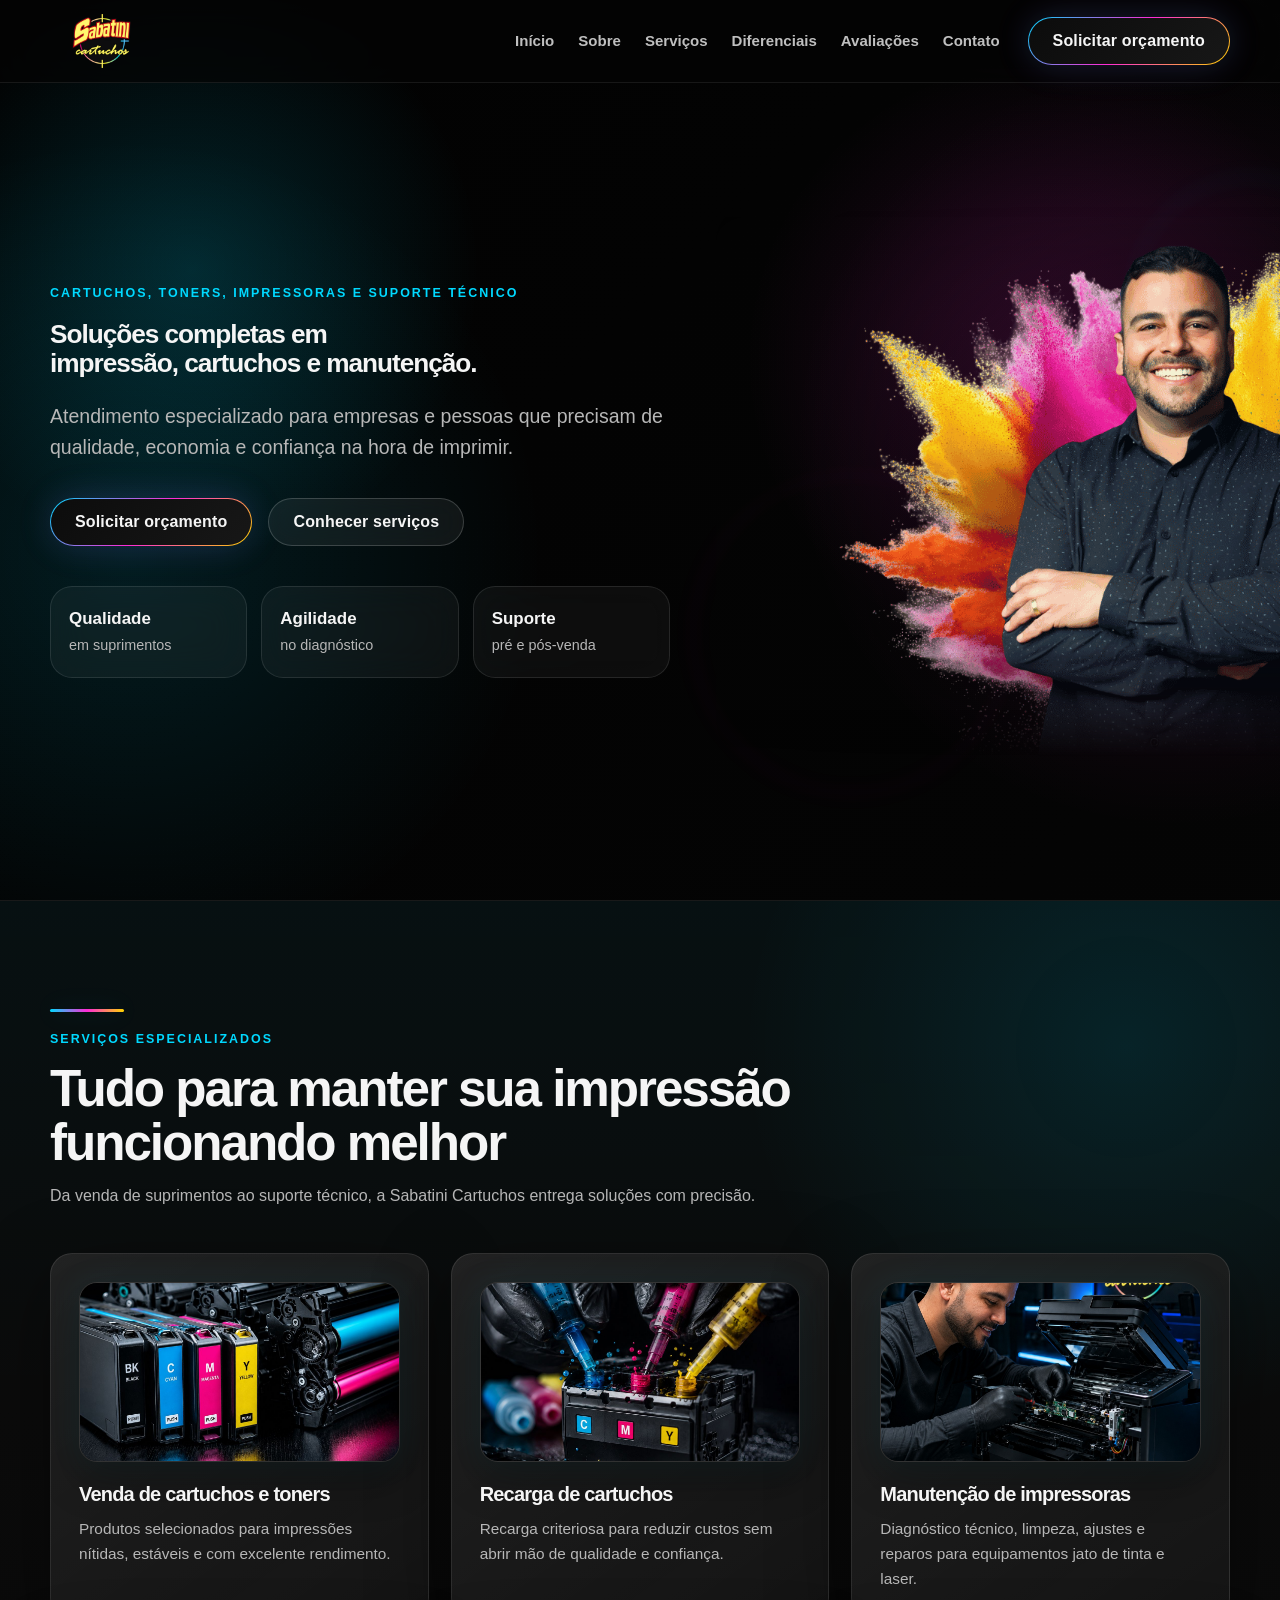
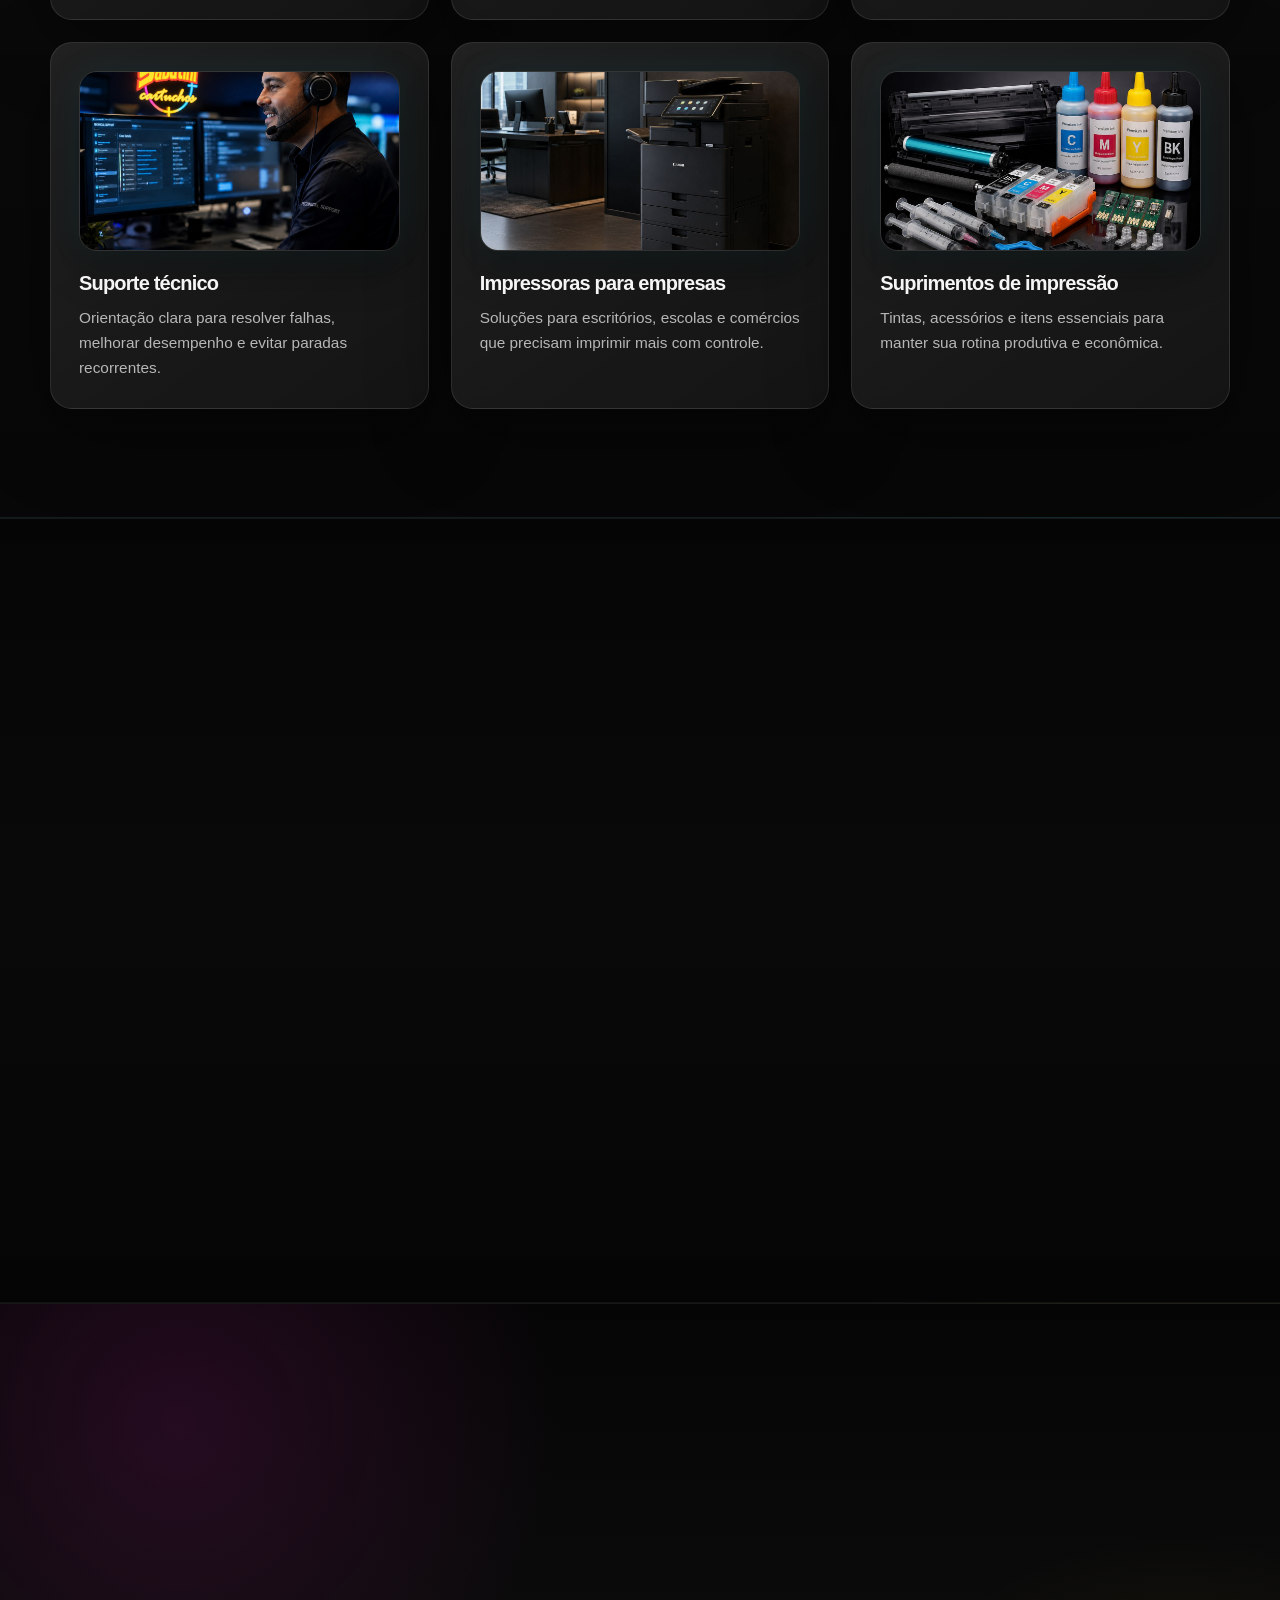
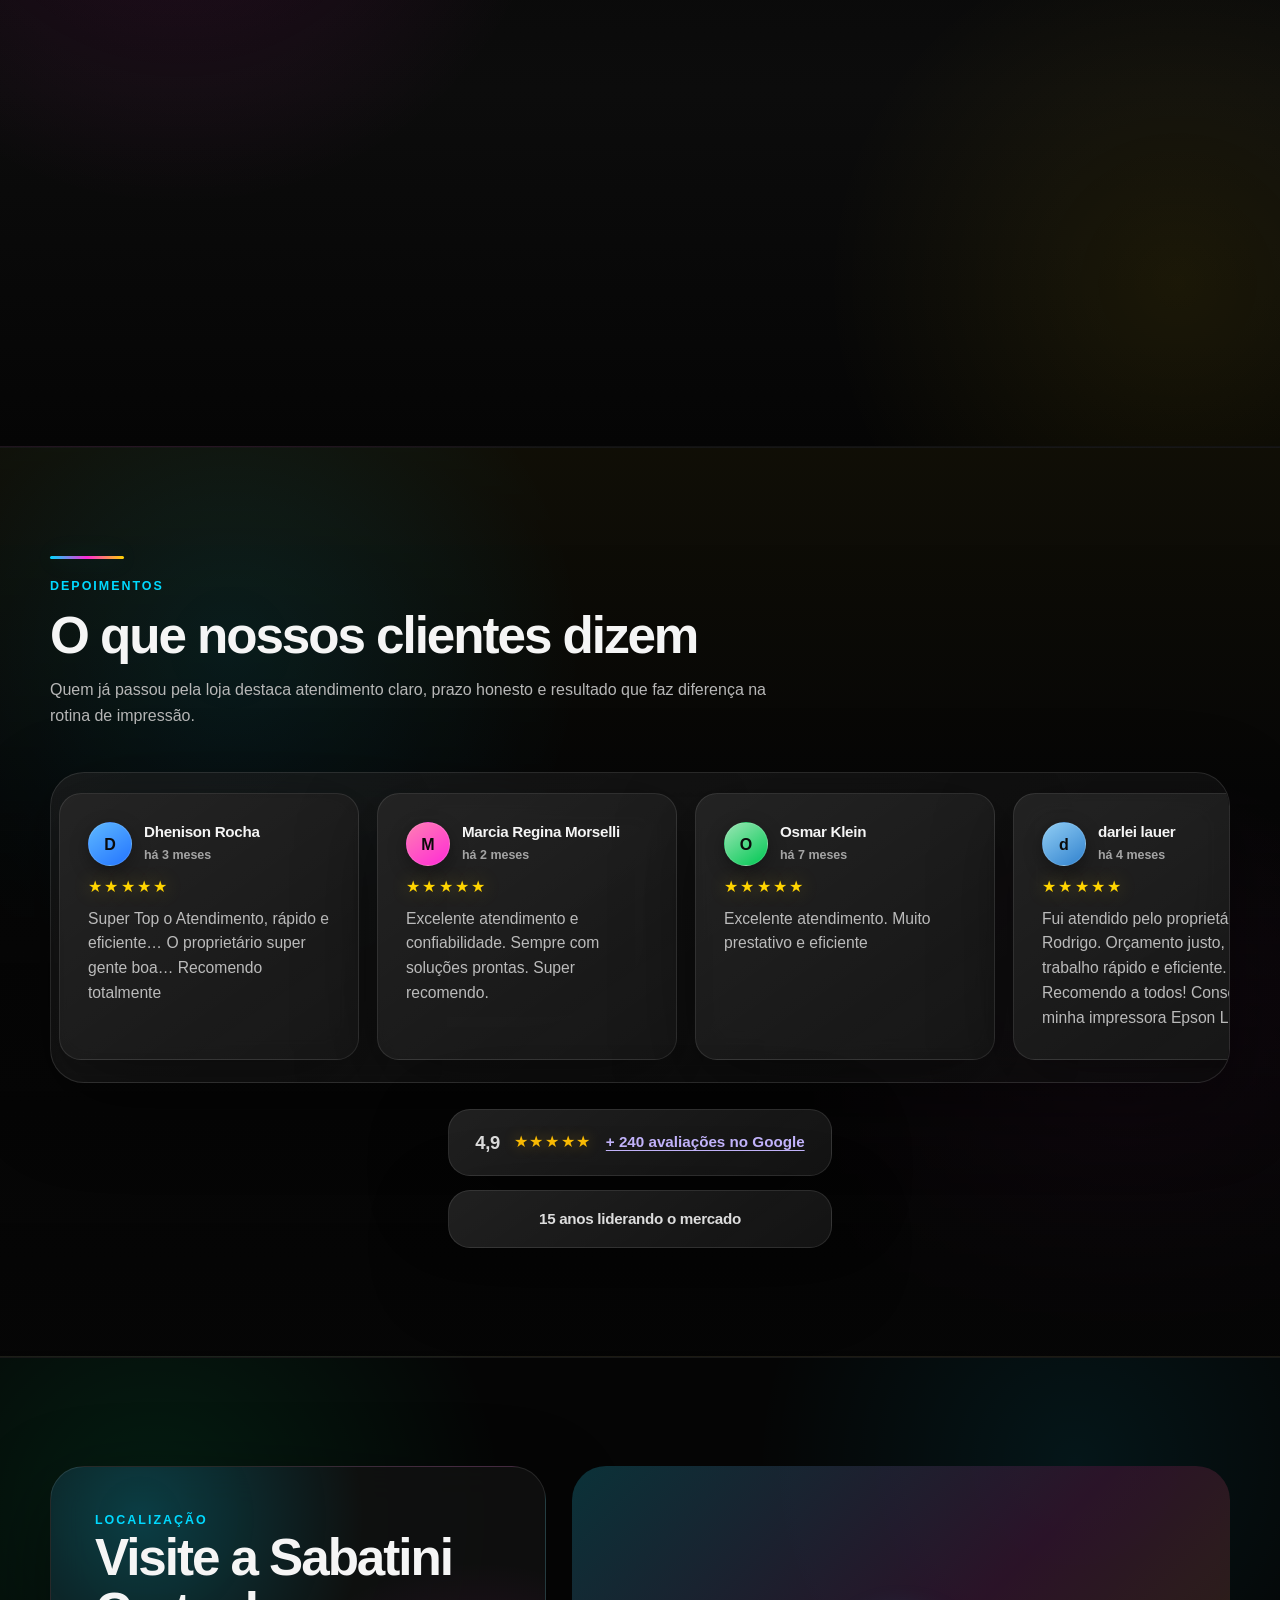
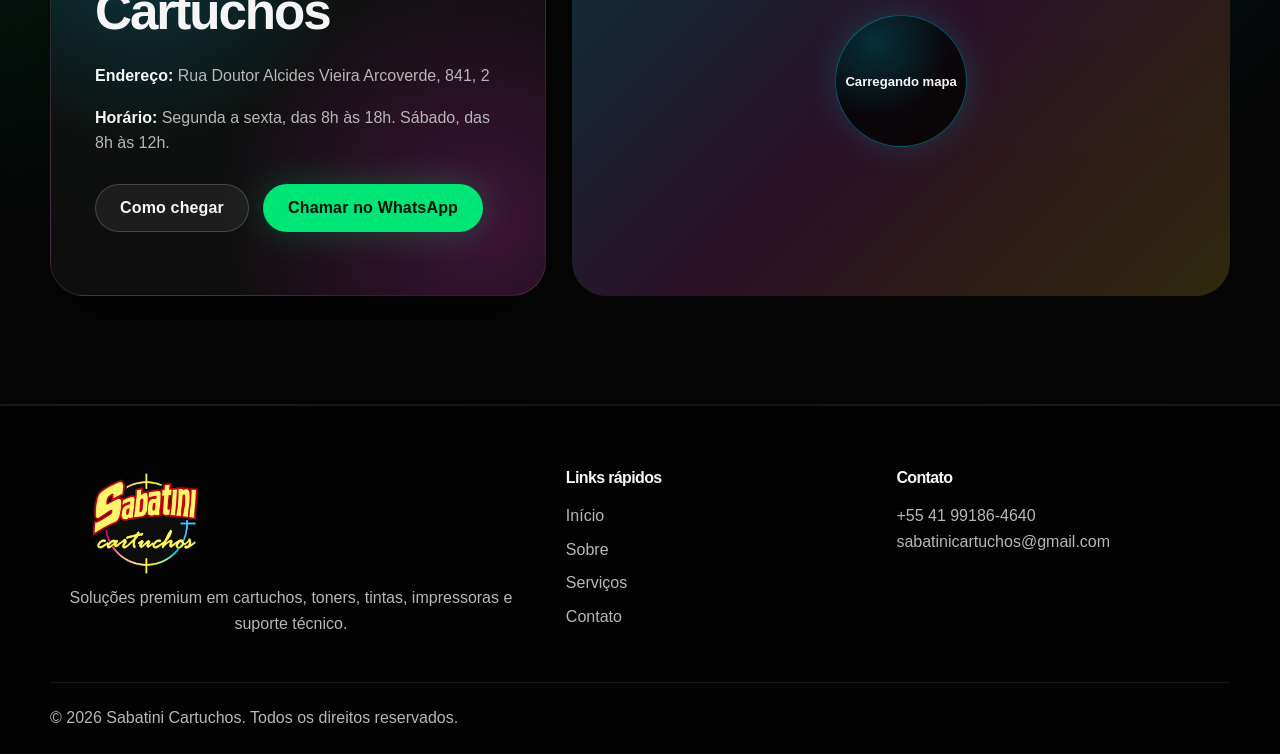
==== commit c735760f: "novas atualizações" ====
--- a/index.html
+++ b/index.html
@@ -204,7 +204,7 @@
                   <div class="review-avatar review-avatar--a" aria-hidden="true">D</div>
                   <div class="review-head-text">
                     <span class="review-name">Dhenison Rocha</span>
-                    <p class="review-meta">1 avalia&ccedil;&atilde;o &middot; h&aacute; 3 meses</p>
+                    <p class="review-meta">h&aacute; 3 meses</p>
                   </div>
                 </header>
                 <p class="review-stars" aria-label="Avalia&ccedil;&atilde;o 5 de 5 estrelas">
@@ -221,7 +221,7 @@
                   <div class="review-avatar review-avatar--b" aria-hidden="true">M</div>
                   <div class="review-head-text">
                     <span class="review-name">Marcia Regina Morselli</span>
-                    <p class="review-meta">4 avalia&ccedil;&otilde;es &middot; h&aacute; 2 meses</p>
+                    <p class="review-meta">h&aacute; 2 meses</p>
                   </div>
                 </header>
                 <p class="review-stars" aria-label="Avalia&ccedil;&atilde;o 5 de 5 estrelas">
@@ -238,7 +238,7 @@
                   <div class="review-avatar review-avatar--c" aria-hidden="true">O</div>
                   <div class="review-head-text">
                     <span class="review-name">Osmar Klein</span>
-                    <p class="review-meta">Local Guide &middot; 41 avalia&ccedil;&otilde;es &middot; h&aacute; 7 meses</p>
+                    <p class="review-meta">h&aacute; 7 meses</p>
                   </div>
                 </header>
                 <p class="review-stars" aria-label="Avalia&ccedil;&atilde;o 5 de 5 estrelas">
@@ -253,7 +253,7 @@
                   <div class="review-avatar review-avatar--d" aria-hidden="true">d</div>
                   <div class="review-head-text">
                     <span class="review-name">darlei lauer</span>
-                    <p class="review-meta">2 avalia&ccedil;&otilde;es &middot; h&aacute; 4 meses</p>
+                    <p class="review-meta">h&aacute; 4 meses</p>
                   </div>
                 </header>
                 <p class="review-stars" aria-label="Avalia&ccedil;&atilde;o 5 de 5 estrelas">
@@ -271,7 +271,7 @@
                   <div class="review-avatar review-avatar--e" aria-hidden="true">W</div>
                   <div class="review-head-text">
                     <span class="review-name">William Siqueira</span>
-                    <p class="review-meta">6 avalia&ccedil;&otilde;es &middot; h&aacute; 2 meses</p>
+                    <p class="review-meta">h&aacute; 2 meses</p>
                   </div>
                 </header>
                 <p class="review-stars" aria-label="Avalia&ccedil;&atilde;o 5 de 5 estrelas">
@@ -286,7 +286,7 @@
                   <div class="review-avatar review-avatar--f" aria-hidden="true">M</div>
                   <div class="review-head-text">
                     <span class="review-name">May Santos</span>
-                    <p class="review-meta">2 avalia&ccedil;&otilde;es &middot; 6 fotos &middot; h&aacute; 4 meses</p>
+                    <p class="review-meta">h&aacute; 4 meses</p>
                   </div>
                 </header>
                 <p class="review-stars" aria-label="Avalia&ccedil;&atilde;o 5 de 5 estrelas">
@@ -299,17 +299,20 @@
                 </blockquote>
               </article>
             </div>
-            <a
-              class="reviews-google-summary"
-              href="https://www.google.com/maps/search/?api=1&amp;query=Sabatini%20Cartuchos%20Curitiba"
-              target="_blank"
-              rel="noopener noreferrer"
-              aria-label="Ver mais de duzentas avalia&ccedil;&otilde;es no Google, nota m&eacute;dia 4,9"
-            >
-              <span class="reviews-google-score">4,9</span>
-              <span class="reviews-google-stars" aria-hidden="true">&#9733;&#9733;&#9733;&#9733;&#9733;</span>
-              <span class="reviews-google-suffix">+ 240 avalia&ccedil;&otilde;es no Google</span>
-            </a>
+            <div class="reviews-google-stack">
+              <a
+                class="reviews-google-summary"
+                href="https://www.google.com/maps/search/?api=1&amp;query=Sabatini%20Cartuchos%20Curitiba"
+                target="_blank"
+                rel="noopener noreferrer"
+                aria-label="Ver mais de duzentas avalia&ccedil;&otilde;es no Google, nota m&eacute;dia 4,9"
+              >
+                <span class="reviews-google-score">4,9</span>
+                <span class="reviews-google-stars" aria-hidden="true">&#9733;&#9733;&#9733;&#9733;&#9733;</span>
+                <span class="reviews-google-suffix">+ 240 avalia&ccedil;&otilde;es no Google</span>
+              </a>
+              <p class="reviews-tenure-box">15 anos liderando o mercado</p>
+            </div>
           </div>
         </div>
       </section>
--- a/css/style.css
+++ b/css/style.css
@@ -694,13 +694,23 @@
   color: rgba(232, 232, 232, 0.78);
 }
 
+.reviews-google-stack {
+  display: grid;
+  grid-template-columns: minmax(0, 1fr);
+  gap: 14px;
+  align-self: center;
+  width: min(max-content, 100%);
+  justify-items: stretch;
+}
+
 .reviews-google-summary {
-  display: inline-flex;
+  display: flex;
   flex-wrap: wrap;
   align-items: center;
   justify-content: center;
   gap: 10px 14px;
-  align-self: center;
+  width: 100%;
+  box-sizing: border-box;
   padding: 18px 26px;
   border-radius: var(--radius-md);
   border: 1px solid rgba(255, 255, 255, 0.1);
@@ -740,6 +750,29 @@
   color: var(--color-google-lavender);
   text-decoration: underline;
   text-underline-offset: 3px;
+}
+
+.reviews-tenure-box {
+  margin: 0;
+  display: flex;
+  align-items: center;
+  justify-content: center;
+  width: 100%;
+  box-sizing: border-box;
+  padding: 18px 26px;
+  border-radius: var(--radius-md);
+  border: 1px solid rgba(255, 255, 255, 0.1);
+  background:
+    linear-gradient(145deg, rgba(255, 255, 255, 0.08), rgba(255, 255, 255, 0.025)),
+    rgba(17, 17, 17, 0.82);
+  box-shadow: var(--shadow-soft);
+  backdrop-filter: blur(18px);
+  font-size: 0.95rem;
+  font-weight: 800;
+  letter-spacing: -0.02em;
+  line-height: 1.35;
+  color: rgba(232, 232, 232, 0.95);
+  text-align: center;
 }
 
 .service-card-image {
--- a/css/responsive.css
+++ b/css/responsive.css
@@ -145,7 +145,43 @@
 
   .footer-grid {
     grid-template-columns: 1fr;
+    text-align: left;
+  }
+
+  .footer-grid > div:first-child {
+    display: flex;
+    flex-direction: column;
+    align-items: center;
     text-align: center;
+  }
+
+  .footer-grid > div:first-child > .footer-brand {
+    display: block;
+    width: fit-content;
+    max-width: min(240px, 88vw);
+    margin: 0 auto 18px;
+  }
+
+  .footer-grid > div:first-child > .footer-brand img {
+    display: block;
+    margin: 0;
+  }
+
+  .footer-grid > div:first-child > p {
+    text-align: center;
+    max-width: 26rem;
+    margin-inline: auto;
+  }
+
+  .footer-grid > nav,
+  .footer-grid > div:nth-child(3) {
+    text-align: left;
+    justify-self: stretch;
+    width: 100%;
+  }
+
+  .footer-grid > nav a {
+    text-align: left;
   }
 }
 
@@ -246,9 +282,6 @@
   }
 
   .reviews-google-summary {
-    width: auto;
-    max-width: 100%;
-    margin-inline: auto;
     justify-content: center;
     text-align: center;
   }
@@ -257,5 +290,10 @@
     font-size: 0.88rem;
   }
 
+  .reviews-tenure-box {
+    font-size: 0.86rem;
+    padding: 14px 18px;
+  }
+
 }
 
